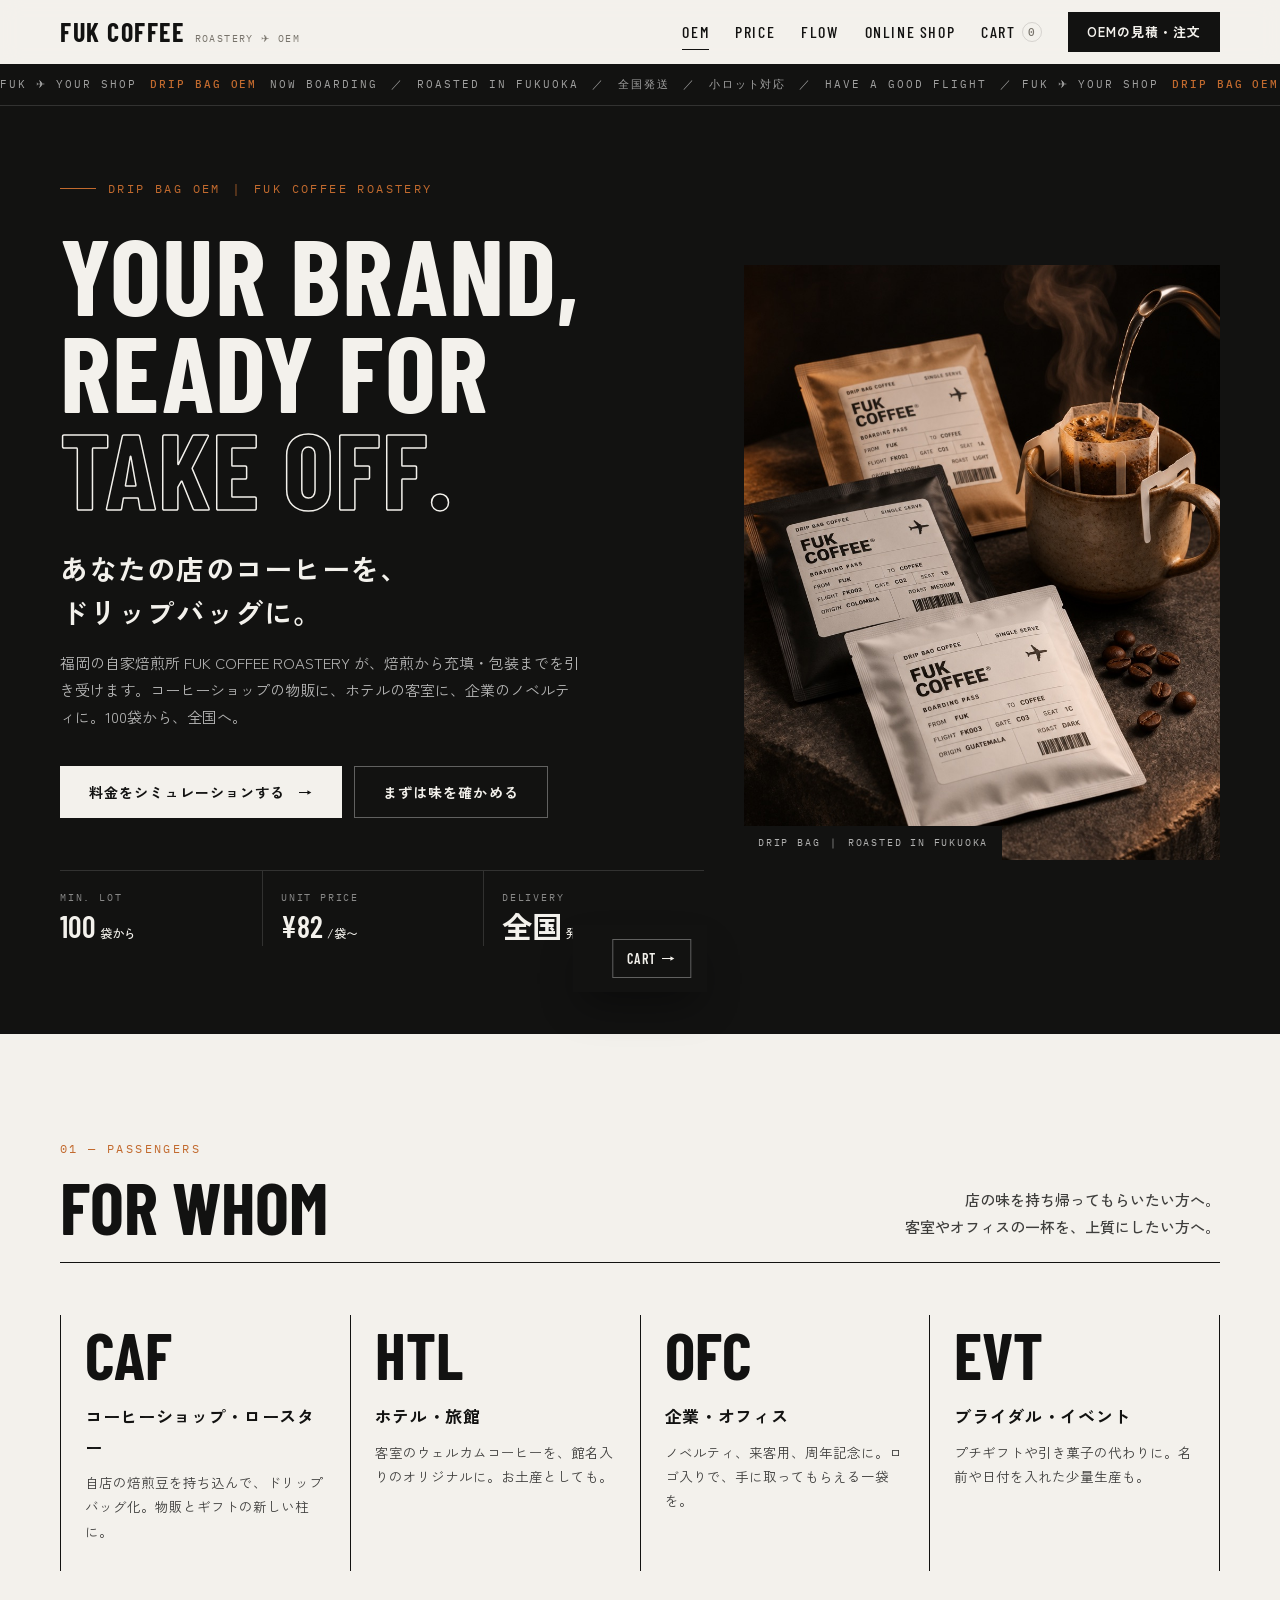
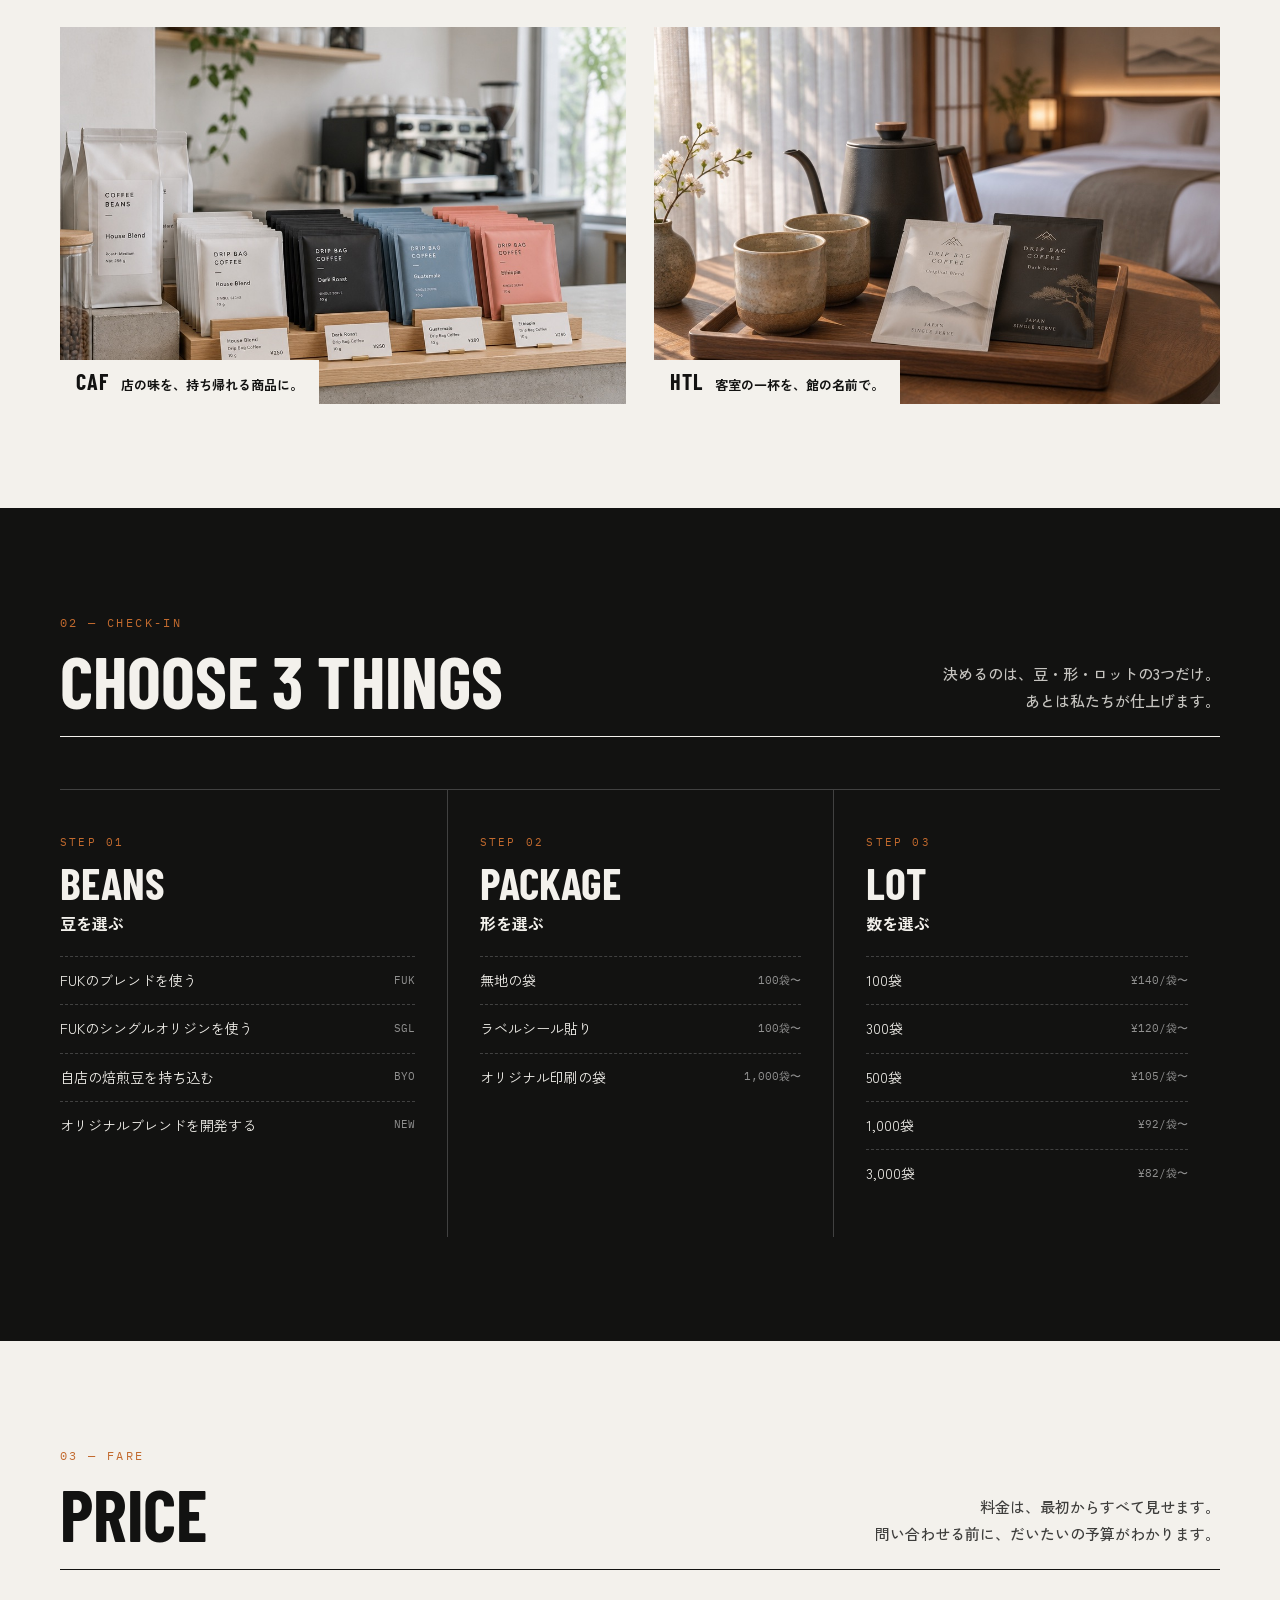
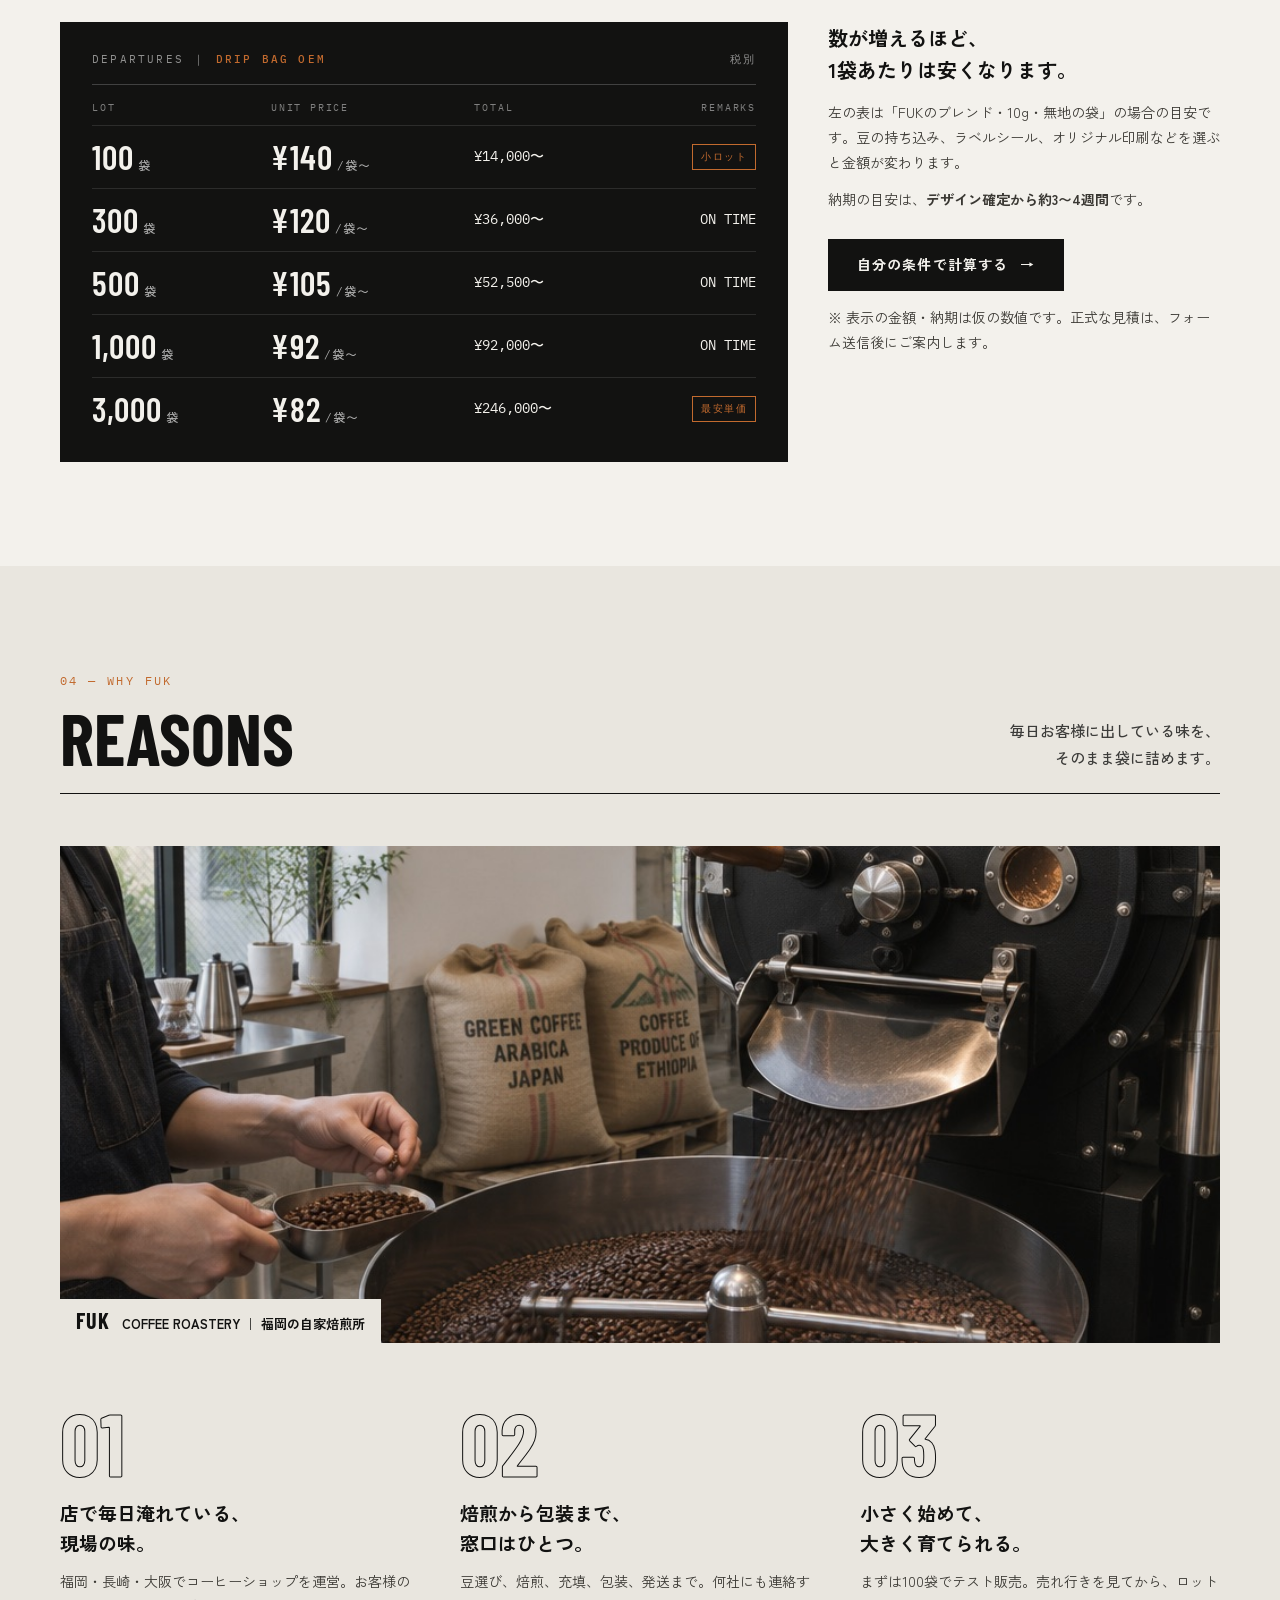
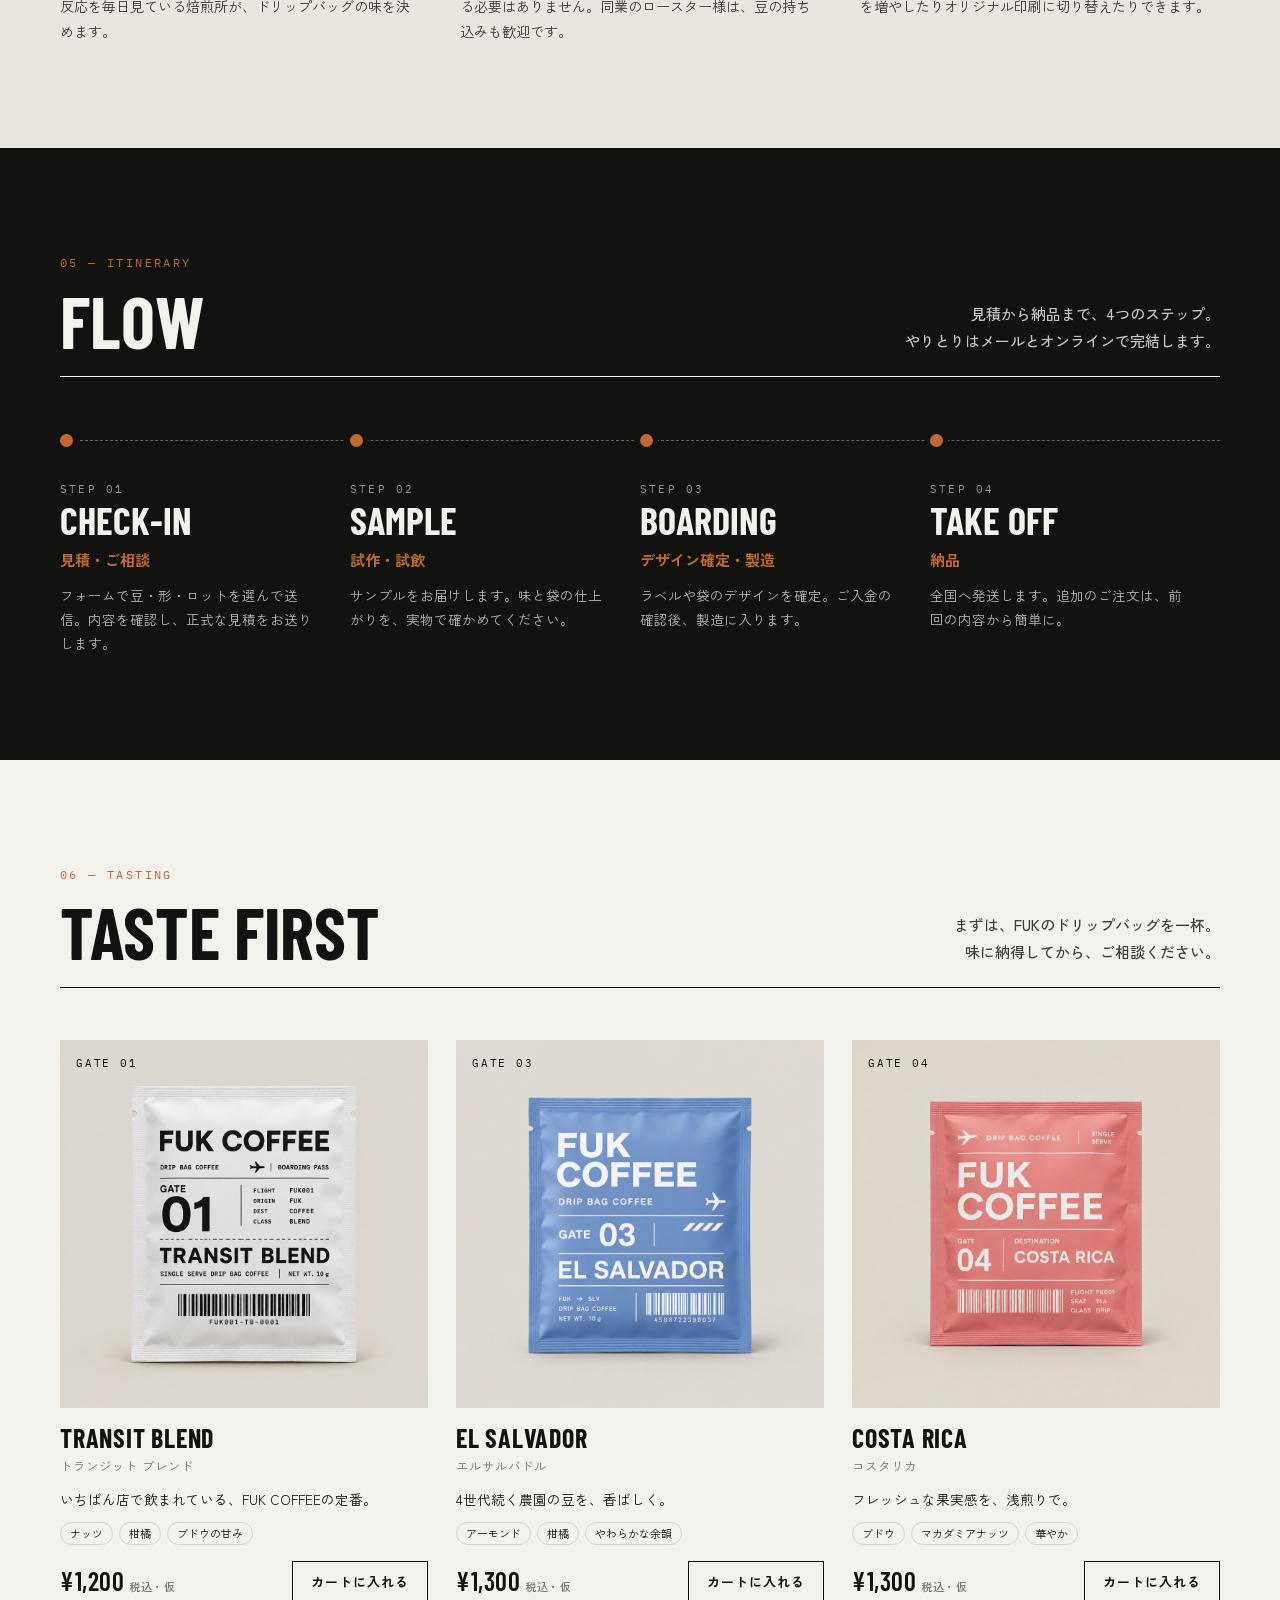
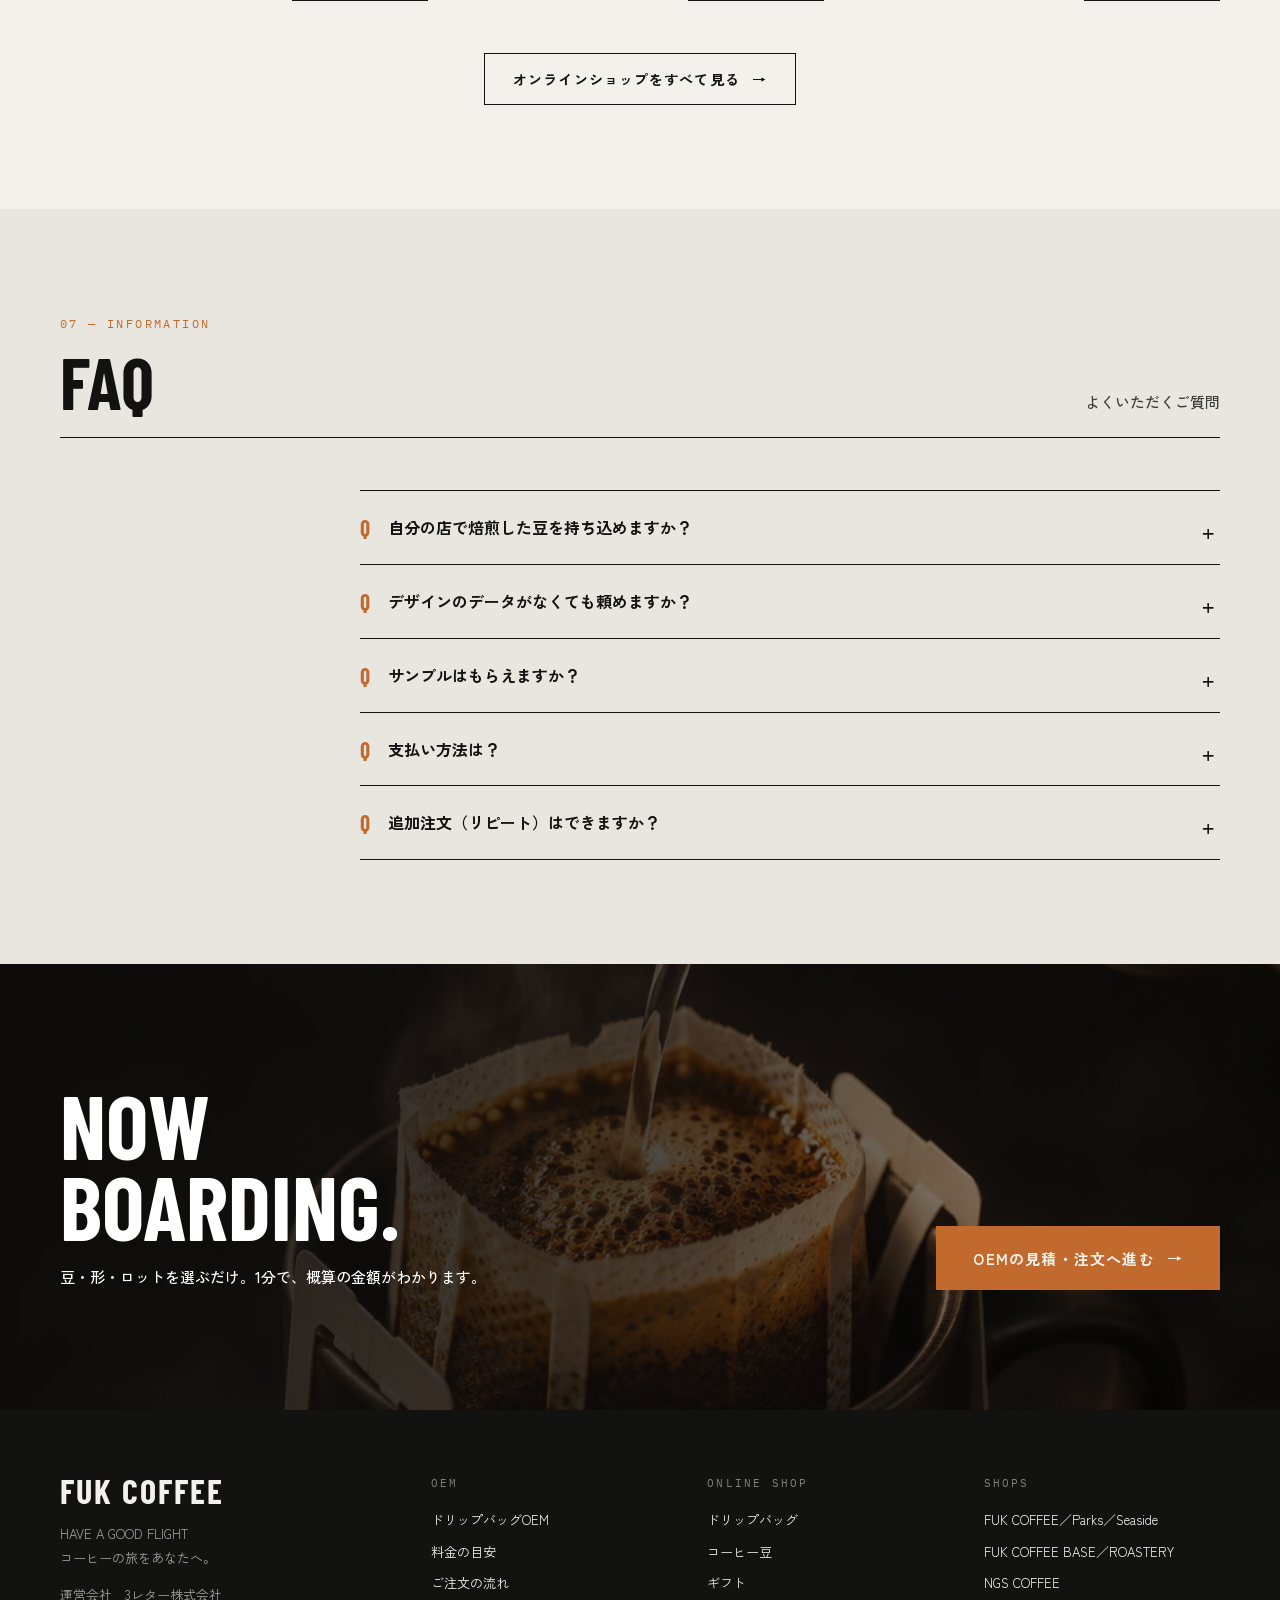
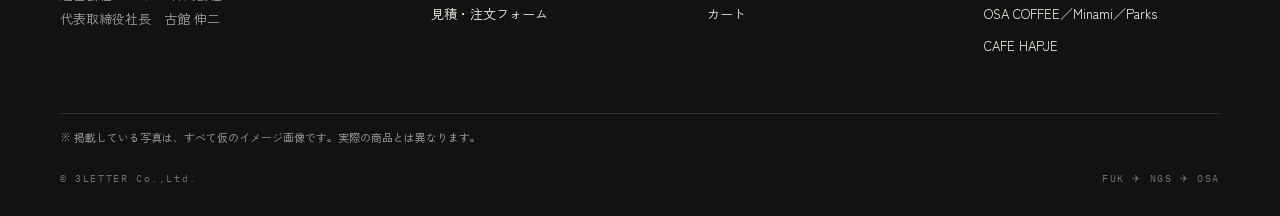
==== index.html @ fc34c64b "FUK COFFEE ドリップバッグOEM受注サイトとオンラインショップの試作 Co-Authored-By: Claude Fable 5.2 <noreply@anthropic.com>" ====
<!DOCTYPE html>
<html lang="ja">
<head>
<meta charset="UTF-8">
<meta name="viewport" content="width=device-width, initial-scale=1">
<title>ドリップバッグOEM製造｜FUK COFFEE ROASTERY（福岡）</title>
<meta name="description" content="福岡の自家焙煎所 FUK COFFEE ROASTERY のドリップバッグOEM。コーヒーショップ・ホテル・企業のオリジナルドリップバッグを、小ロットから全国へお届けします。">
<link rel="preconnect" href="https://fonts.googleapis.com">
<link rel="preconnect" href="https://fonts.gstatic.com" crossorigin>
<link href="https://fonts.googleapis.com/css2?family=Barlow+Condensed:wght@500;600;700&family=IBM+Plex+Mono:wght@400;500&family=Zen+Kaku+Gothic+New:wght@400;500;700&display=swap" rel="stylesheet">
<link rel="stylesheet" href="assets/style.css">
</head>
<body data-page="home">
<main>

<section class="hero">
  <div class="ticker"><div>
    FUK ✈ YOUR SHOP　<b>DRIP BAG OEM</b>　NOW BOARDING　／　ROASTED IN FUKUOKA　／　全国発送　／　小ロット対応　／　HAVE A GOOD FLIGHT　／
    FUK ✈ YOUR SHOP　<b>DRIP BAG OEM</b>　NOW BOARDING　／　ROASTED IN FUKUOKA　／　全国発送　／　小ロット対応　／　HAVE A GOOD FLIGHT　／
  </div></div>
  <div class="hero-in">
    <div>
      <p class="eyebrow">DRIP BAG OEM ｜ FUK COFFEE ROASTERY</p>
      <h1>Your brand,<br>ready for <em>take off.</em></h1>
      <p class="jp-lead">あなたの店のコーヒーを、<br>ドリップバッグに。</p>
      <p class="sub">福岡の自家焙煎所 FUK COFFEE ROASTERY が、焙煎から充填・包装までを引き受けます。コーヒーショップの物販に、ホテルの客室に、企業のノベルティに。<span data-min-lot>100</span>袋から、全国へ。</p>
      <div class="hero-cta">
        <a class="btn light" href="oem-order.html">料金をシミュレーションする <span class="arr">→</span></a>
        <a class="btn line-light" href="#sample">まずは味を確かめる</a>
      </div>
      <dl class="hero-facts">
        <div><dt>MIN. LOT</dt><dd><span data-min-lot>100</span><small>袋から</small></dd></div>
        <div><dt>UNIT PRICE</dt><dd>¥<span data-min-unit>82</span><small>/袋〜</small></dd></div>
        <div><dt>DELIVERY</dt><dd>全国<small>発送</small></dd></div>
      </dl>
    </div>
    <figure class="hero-visual"><img src="assets/img/hero.jpg" alt="FUK COFFEE のドリップバッグと、淹れたてのコーヒー"><figcaption>DRIP BAG ｜ ROASTED IN FUKUOKA</figcaption></figure>
  </div>
</section>

<section class="sec" id="oem">
  <div class="wrap">
    <div class="sec-hd rv">
      <span class="no">01 — PASSENGERS</span>
      <h2>For whom</h2>
      <p>店の味を持ち帰ってもらいたい方へ。<br>客室やオフィスの一杯を、上質にしたい方へ。</p>
    </div>
    <ul class="for rv">
      <li><div class="code">CAF</div><h3>コーヒーショップ・ロースター</h3><p>自店の焙煎豆を持ち込んで、ドリップバッグ化。物販とギフトの新しい柱に。</p></li>
      <li><div class="code">HTL</div><h3>ホテル・旅館</h3><p>客室のウェルカムコーヒーを、館名入りのオリジナルに。お土産としても。</p></li>
      <li><div class="code">OFC</div><h3>企業・オフィス</h3><p>ノベルティ、来客用、周年記念に。ロゴ入りで、手に取ってもらえる一袋を。</p></li>
      <li><div class="code">EVT</div><h3>ブライダル・イベント</h3><p>プチギフトや引き菓子の代わりに。名前や日付を入れた少量生産も。</p></li>
    </ul>
    <div class="scenes">
      <figure class="photo rv"><img src="assets/img/cafe.jpg" alt="コーヒーショップの物販棚に並ぶドリップバッグ" loading="lazy"><figcaption><b>CAF</b>店の味を、持ち帰れる商品に。</figcaption></figure>
      <figure class="photo rv"><img src="assets/img/hotel.jpg" alt="ホテルの客室に置かれたドリップバッグ" loading="lazy"><figcaption><b>HTL</b>客室の一杯を、館の名前で。</figcaption></figure>
    </div>
  </div>
</section>

<section class="sec dark">
  <div class="wrap">
    <div class="sec-hd rv">
      <span class="no">02 — CHECK-IN</span>
      <h2>Choose 3 things</h2>
      <p>決めるのは、豆・形・ロットの3つだけ。<br>あとは私たちが仕上げます。</p>
    </div>
    <div class="choices rv">
      <div class="choice"><span class="k">STEP 01</span><h3>Beans</h3><h4>豆を選ぶ</h4><ul id="choiceBeans"></ul></div>
      <div class="choice"><span class="k">STEP 02</span><h3>Package</h3><h4>形を選ぶ</h4><ul id="choicePack"></ul></div>
      <div class="choice"><span class="k">STEP 03</span><h3>Lot</h3><h4>数を選ぶ</h4><ul id="choiceLot"></ul></div>
    </div>
  </div>
</section>

<section class="sec" id="price">
  <div class="wrap">
    <div class="sec-hd rv">
      <span class="no">03 — FARE</span>
      <h2>Price</h2>
      <p>料金は、最初からすべて見せます。<br>問い合わせる前に、だいたいの予算がわかります。</p>
    </div>
    <div class="price-grid">
      <div class="board rv">
        <div class="board-hd"><span>DEPARTURES ｜ <b>DRIP BAG OEM</b></span><span>税別</span></div>
        <table>
          <thead><tr><th>LOT</th><th>UNIT PRICE</th><th class="hide-sp">TOTAL</th><th>REMARKS</th></tr></thead>
          <tbody id="boardRows"></tbody>
        </table>
      </div>
      <div class="price-side rv">
        <h3>数が増えるほど、<br>1袋あたりは安くなります。</h3>
        <p>左の表は「FUKのブレンド・10g・無地の袋」の場合の目安です。豆の持ち込み、ラベルシール、オリジナル印刷などを選ぶと金額が変わります。</p>
        <p>納期の目安は、<b data-lead></b>です。</p>
        <a class="btn" href="oem-order.html">自分の条件で計算する <span class="arr">→</span></a>
        <p class="note">※ 表示の金額・納期は仮の数値です。正式な見積は、フォーム送信後にご案内します。</p>
      </div>
    </div>
  </div>
</section>

<section class="sec tint">
  <div class="wrap">
    <div class="sec-hd rv">
      <span class="no">04 — WHY FUK</span>
      <h2>Reasons</h2>
      <p>毎日お客様に出している味を、<br>そのまま袋に詰めます。</p>
    </div>
    <figure class="photo wide rv"><img src="assets/img/roastery.jpg" alt="焙煎所で焼き上がったコーヒー豆" loading="lazy"><figcaption><b>FUK</b>COFFEE ROASTERY ｜ 福岡の自家焙煎所</figcaption></figure>
    <div class="reasons">
      <div class="reason rv"><div class="n">01</div><h3>店で毎日淹れている、<br>現場の味。</h3><p>福岡・長崎・大阪でコーヒーショップを運営。お客様の反応を毎日見ている焙煎所が、ドリップバッグの味を決めます。</p></div>
      <div class="reason rv"><div class="n">02</div><h3>焙煎から包装まで、<br>窓口はひとつ。</h3><p>豆選び、焙煎、充填、包装、発送まで。何社にも連絡する必要はありません。同業のロースター様は、豆の持ち込みも歓迎です。</p></div>
      <div class="reason rv"><div class="n">03</div><h3>小さく始めて、<br>大きく育てられる。</h3><p>まずは<span data-min-lot>100</span>袋でテスト販売。売れ行きを見てから、ロットを増やしたりオリジナル印刷に切り替えたりできます。</p></div>
    </div>
  </div>
</section>

<section class="sec dark" id="flow">
  <div class="wrap">
    <div class="sec-hd rv">
      <span class="no">05 — ITINERARY</span>
      <h2>Flow</h2>
      <p>見積から納品まで、4つのステップ。<br>やりとりはメールとオンラインで完結します。</p>
    </div>
    <ol class="flow rv">
      <li><span class="k">STEP 01</span><h3>Check-in</h3><h4>見積・ご相談</h4><p>フォームで豆・形・ロットを選んで送信。内容を確認し、正式な見積をお送りします。</p></li>
      <li><span class="k">STEP 02</span><h3>Sample</h3><h4>試作・試飲</h4><p>サンプルをお届けします。味と袋の仕上がりを、実物で確かめてください。</p></li>
      <li><span class="k">STEP 03</span><h3>Boarding</h3><h4>デザイン確定・製造</h4><p>ラベルや袋のデザインを確定。ご入金の確認後、製造に入ります。</p></li>
      <li><span class="k">STEP 04</span><h3>Take off</h3><h4>納品</h4><p>全国へ発送します。追加のご注文は、前回の内容から簡単に。</p></li>
    </ol>
  </div>
</section>

<section class="sec" id="sample">
  <div class="wrap">
    <div class="sec-hd rv">
      <span class="no">06 — TASTING</span>
      <h2>Taste first</h2>
      <p>まずは、FUKのドリップバッグを一杯。<br>味に納得してから、ご相談ください。</p>
    </div>
    <div class="grid" id="sampleGrid"></div>
    <p style="text-align:center;margin-top:52px"><a class="btn ghost" href="shop.html">オンラインショップをすべて見る <span class="arr">→</span></a></p>
  </div>
</section>

<section class="sec tint">
  <div class="wrap">
    <div class="sec-hd rv">
      <span class="no">07 — INFORMATION</span>
      <h2>FAQ</h2>
      <p>よくいただくご質問</p>
    </div>
    <div class="faq rv">
      <details><summary>自分の店で焙煎した豆を持ち込めますか？</summary><p>はい、お受けしています。焙煎豆をお送りいただき、粉砕・充填・包装までを当社で行います。見積フォームで「自店の焙煎豆を持ち込む」をお選びください。</p></details>
      <details><summary>デザインのデータがなくても頼めますか？</summary><p>ロゴや店名だけでも大丈夫です。ラベルの作り方からご相談に乗ります。まずは無地の袋で始めることもできます。</p></details>
      <details><summary>サンプルはもらえますか？</summary><p>ご注文前に、味と仕上がりを確認できるサンプルをご用意します。FUKの味を先に知りたい方は、オンラインショップのドリップバッグをお試しください。</p></details>
      <details><summary>支払い方法は？</summary><p>法人・店舗様は銀行振込（請求書払い）に対応します。詳細は見積のご案内時にお伝えします。</p></details>
      <details><summary>追加注文（リピート）はできますか？</summary><p>できます。前回と同じ内容であれば、受付番号をお伝えいただくだけで手配します。</p></details>
    </div>
  </div>
</section>

<section class="cta photo-bg">
  <div class="wrap cta-in">
    <div>
      <h2>Now<br>boarding.</h2>
      <p>豆・形・ロットを選ぶだけ。1分で、概算の金額がわかります。</p>
    </div>
    <a class="btn" href="oem-order.html">OEMの見積・注文へ進む <span class="arr">→</span></a>
  </div>
</section>

</main>
<script src="assets/data.js"></script>
<script src="assets/app.js"></script>
</body>
</html>
---- assets/style.css ----
/* FUK COFFEE — OEM & ONLINE SHOP */
:root {
  --paper: #f3f1ec;
  --paper-2: #e9e6df;
  --ink: #121211;
  --ink-2: #1c1b19;
  --mute: #77736b;
  --line: #12121122;
  --amber: #c26a2e;
  --kraft: #c9a97c;
  --en: 'Barlow Condensed', 'Zen Kaku Gothic New', sans-serif;
  --jp: 'Zen Kaku Gothic New', 'Hiragino Kaku Gothic ProN', sans-serif;
  --mono: 'IBM Plex Mono', ui-monospace, monospace;
  --w: min(1160px, calc(100% - 48px));
}
* { box-sizing: border-box; margin: 0; padding: 0; }
html { scroll-behavior: smooth; scroll-padding-top: 80px; }
body { font-family: var(--jp); color: var(--ink); background: var(--paper); line-height: 1.8; font-size: 15px; -webkit-font-smoothing: antialiased; }
img { max-width: 100%; display: block; }
a { color: inherit; text-decoration: none; }
button, input, select, textarea { font: inherit; color: inherit; }
button { cursor: pointer; background: none; border: 0; }
.wrap { width: var(--w); margin-inline: auto; }
.en { font-family: var(--en); letter-spacing: .04em; text-transform: uppercase; }
.mono { font-family: var(--mono); letter-spacing: .06em; }

/* ---------- header ---------- */
.hd { position: sticky; top: 0; z-index: 50; background: color-mix(in srgb, var(--paper) 92%, transparent); backdrop-filter: blur(10px); border-bottom: 1px solid var(--ink); }
.hd-in { width: var(--w); margin-inline: auto; height: 64px; display: flex; align-items: center; gap: 28px; }
.logo { font-family: var(--en); font-weight: 700; font-size: 26px; letter-spacing: .06em; line-height: 1; display: flex; align-items: baseline; gap: 10px; }
.logo small { font-family: var(--mono); font-weight: 400; font-size: 10px; letter-spacing: .14em; color: var(--mute); }
.nav { margin-left: auto; display: flex; align-items: center; gap: 26px; font-family: var(--en); font-size: 16px; font-weight: 500; letter-spacing: .1em; }
.nav a:not(.btn) { position: relative; padding: 4px 0; }
.nav a:not(.btn)::after { content: ''; position: absolute; left: 0; bottom: 0; width: 100%; height: 1px; background: var(--ink); transform: scaleX(0); transform-origin: left; transition: transform .25s; }
.nav a:not(.btn):hover::after, .nav a.on::after { transform: scaleX(1); }
.cart-link { display: inline-flex; align-items: center; gap: 6px; }
.cart-n { font-family: var(--mono); font-size: 11px; min-width: 20px; height: 20px; padding: 0 5px; border-radius: 10px; background: var(--ink); color: var(--paper); display: inline-grid; place-items: center; letter-spacing: 0; }
.cart-n[data-n="0"] { background: transparent; color: var(--mute); border: 1px solid var(--line); }
.menu-btn { display: none; margin-left: auto; width: 40px; height: 40px; }
.menu-btn span { display: block; width: 24px; height: 1.5px; background: var(--ink); margin: 6px auto; }

/* ---------- buttons ---------- */
.btn { display: inline-flex; align-items: center; justify-content: center; gap: 12px; height: 52px; padding: 0 28px; background: var(--ink); color: var(--paper); border: 1px solid var(--ink); font-family: var(--jp); font-weight: 700; font-size: 14px; letter-spacing: .08em; transition: background .2s, color .2s, transform .2s; white-space: nowrap; }
.btn:hover { background: var(--amber); border-color: var(--amber); color: #fff; }
.btn .arr { font-family: var(--en); transition: transform .2s; }
.btn:hover .arr { transform: translateX(5px); }
.btn.ghost { background: transparent; color: var(--ink); }
.btn.ghost:hover { background: var(--ink); color: var(--paper); border-color: var(--ink); }
.btn.light { background: var(--paper); color: var(--ink); border-color: var(--paper); }
.btn.light:hover { background: var(--amber); border-color: var(--amber); color: #fff; }
.btn.line-light { background: transparent; color: var(--paper); border-color: #ffffff55; }
.btn.line-light:hover { background: var(--paper); color: var(--ink); border-color: var(--paper); }
.btn.sm { height: 40px; padding: 0 18px; font-size: 13px; }
.btn[disabled] { opacity: .35; pointer-events: none; }
.btn.full { width: 100%; }

/* ---------- hero ---------- */
.hero { background: var(--ink); color: var(--paper); position: relative; overflow: hidden; }
.ticker { border-bottom: 1px solid #ffffff22; font-family: var(--mono); font-size: 11px; letter-spacing: .18em; color: #ffffff99; white-space: nowrap; overflow: hidden; }
.ticker div { display: inline-block; padding: 10px 0; animation: tick 40s linear infinite; }
.ticker b { color: var(--amber); font-weight: 500; }
@keyframes tick { to { transform: translateX(-50%); } }
.hero-in { width: var(--w); margin-inline: auto; display: grid; grid-template-columns: 1.15fr .85fr; gap: 40px; align-items: center; padding: 72px 0 88px; }
.eyebrow { font-family: var(--mono); font-size: 12px; letter-spacing: .2em; color: var(--amber); display: flex; align-items: center; gap: 12px; margin-bottom: 26px; }
.eyebrow::before { content: ''; width: 36px; height: 1px; background: currentColor; }
.hero h1 { font-family: var(--en); font-weight: 700; font-size: clamp(54px, 8.4vw, 124px); line-height: .9; letter-spacing: .01em; text-transform: uppercase; }
.hero h1 em { font-style: normal; color: transparent; -webkit-text-stroke: 1.5px var(--paper); }
.hero .jp-lead { font-size: clamp(20px, 2.4vw, 28px); font-weight: 700; line-height: 1.6; margin: 30px 0 14px; letter-spacing: .04em; }
.hero p.sub { color: #ffffffb0; max-width: 520px; }
.hero-cta { display: flex; flex-wrap: wrap; gap: 12px; margin-top: 36px; }
.hero-facts { display: flex; gap: 0; margin-top: 52px; border-top: 1px solid #ffffff22; }
.hero-facts div { flex: 1; padding: 18px 18px 0 0; }
.hero-facts div + div { padding-left: 18px; border-left: 1px solid #ffffff22; }
.hero-facts dt { font-family: var(--mono); font-size: 10px; letter-spacing: .18em; color: #ffffff80; }
.hero-facts dd { font-family: var(--en); font-weight: 600; font-size: 30px; line-height: 1.3; }
.hero-facts dd small { font-family: var(--jp); font-size: 12px; font-weight: 500; margin-left: 4px; }
.hero-visual { position: relative; aspect-ratio: 4 / 5; max-height: 600px; justify-self: end; width: 100%; overflow: hidden; }
.hero-visual img { width: 100%; height: 100%; object-fit: cover; }
.hero-visual figcaption { position: absolute; left: 0; bottom: 0; background: var(--ink); color: #ffffffaa; font-family: var(--mono); font-size: 10px; letter-spacing: .18em; padding: 8px 14px; }
.hero-visual .bag { position: absolute; }
.hero-visual .bag:nth-child(1) { width: 47%; max-width: 240px; left: 0; top: 70px; transform: rotate(-8deg); }
.hero-visual .bag:nth-child(2) { width: 50%; max-width: 255px; right: 0; top: 10px; transform: rotate(6deg); }
.hero-visual .bag:nth-child(3) { width: 43%; max-width: 215px; left: 27%; bottom: 0; transform: rotate(-2deg); z-index: 2; }
.steam { position: absolute; inset: 0; background: radial-gradient(60% 50% at 60% 50%, #c26a2e33, transparent 70%); pointer-events: none; }

/* ---------- drip bag (CSS illustration) ---------- */
.bag { --bg: #fafaf7; --fg: #121211; aspect-ratio: 4 / 5; background: var(--bg); color: var(--fg); padding: 9% 9% 8%; display: flex; flex-direction: column; font-family: var(--en); box-shadow: 0 30px 50px -20px #000000aa, inset 0 0 0 1px #00000014; position: relative; container-type: inline-size; }
.bag::before, .bag::after { content: ''; position: absolute; left: 0; right: 0; height: 5%; background: repeating-linear-gradient(90deg, #00000012 0 2px, transparent 2px 4px); }
.bag::before { top: 0; } .bag::after { bottom: 0; }
.bag.black { --bg: #151514; --fg: #f3f1ec; }
.bag.kraft { --bg: #c9a97c; --fg: #1d1a15; }
.bag-top { display: flex; justify-content: space-between; font-family: var(--mono); font-size: 3.4cqw; letter-spacing: .1em; line-height: 1.5; border-bottom: 1px solid currentColor; padding-bottom: 5%; }
.bag-top b { font-family: var(--en); font-size: 17cqw; line-height: .8; font-weight: 700; }
.bag-name { font-weight: 700; font-size: 22cqw; line-height: .92; letter-spacing: .01em; margin-top: 8%; text-transform: uppercase; word-break: break-word; overflow: hidden; max-height: 45cqw; }
.bag-name.long { font-size: 17cqw; max-height: 48cqw; }
.bag-name.xlong { font-size: 12cqw; max-height: 46cqw; }
.bag-sub { font-family: var(--mono); font-size: 3.6cqw; letter-spacing: .14em; margin-top: 4%; opacity: .75; }
.bag-bar { margin-top: auto; height: 13%; background: repeating-linear-gradient(90deg, currentColor 0 1.2%, transparent 1.2% 2%, currentColor 2% 2.6%, transparent 2.6% 4.4%, currentColor 4.4% 6.6%, transparent 6.6% 7.4%); }
.bag-foot { display: flex; justify-content: space-between; font-family: var(--mono); font-size: 3.2cqw; letter-spacing: .12em; margin-top: 4%; }

/* ---------- sections ---------- */
.sec { padding: 104px 0; }
.sec.dark { background: var(--ink); color: var(--paper); }
.sec.tint { background: var(--paper-2); }
.sec-hd { display: grid; grid-template-columns: auto 1fr; gap: 12px 40px; align-items: end; border-bottom: 1px solid currentColor; padding-bottom: 22px; margin-bottom: 52px; }
.sec-hd .no { font-family: var(--mono); font-size: 12px; letter-spacing: .2em; color: var(--amber); grid-column: 1 / -1; }
.sec-hd h2 { font-family: var(--en); font-weight: 700; font-size: clamp(40px, 5.6vw, 76px); line-height: .95; text-transform: uppercase; }
.sec-hd p { font-size: 15px; font-weight: 500; justify-self: end; max-width: 440px; text-align: right; opacity: .8; }

/* for whom */
.for { display: grid; grid-template-columns: repeat(4, 1fr); border-left: 1px solid var(--ink); }
.for li { list-style: none; border-right: 1px solid var(--ink); padding: 8px 24px 28px; transition: background .25s, color .25s; }
.for li:hover { background: var(--ink); color: var(--paper); }
.for .code { font-family: var(--en); font-weight: 700; font-size: 64px; line-height: 1; }
.for h3 { font-size: 17px; margin: 14px 0 8px; letter-spacing: .04em; }
.for p { font-size: 13.5px; opacity: .8; line-height: 1.8; }

/* choices */
.choices { display: grid; grid-template-columns: repeat(3, 1fr); gap: 0; border-top: 1px solid #ffffff33; }
.choice { padding: 36px 32px 40px 0; }
.choice + .choice { padding-left: 32px; border-left: 1px solid #ffffff33; }
.choice .k { font-family: var(--mono); font-size: 11px; letter-spacing: .2em; color: var(--amber); }
.choice h3 { font-family: var(--en); font-weight: 700; font-size: 44px; line-height: 1.1; text-transform: uppercase; margin: 6px 0 2px; }
.choice h4 { font-size: 16px; margin-bottom: 18px; }
.choice ul { list-style: none; }
.choice li { display: flex; justify-content: space-between; gap: 12px; padding: 11px 0; border-top: 1px dashed #ffffff33; font-size: 14px; }
.choice li span:last-child { font-family: var(--mono); font-size: 11px; color: #ffffff88; white-space: nowrap; align-self: center; }

/* departure board */
.board { background: var(--ink); color: var(--paper); padding: 28px 32px 22px; font-family: var(--mono); }
.board-hd { display: flex; justify-content: space-between; align-items: baseline; font-size: 11px; letter-spacing: .2em; color: #ffffff88; padding-bottom: 14px; border-bottom: 1px solid #ffffff33; }
.board-hd b { color: var(--amber); font-weight: 500; }
.board table { width: 100%; border-collapse: collapse; }
.board th { font-weight: 400; font-size: 10px; letter-spacing: .18em; color: #ffffff77; text-align: left; padding: 14px 8px 8px 0; }
.board td { padding: 14px 8px 14px 0; border-top: 1px solid #ffffff1c; font-size: 14px; }
.board td.big { font-family: var(--en); font-size: 34px; font-weight: 600; line-height: 1; letter-spacing: .03em; }
.board td.big small { font-family: var(--jp); font-size: 12px; font-weight: 500; margin-left: 4px; color: #ffffffaa; }
.board td .st { display: inline-block; font-size: 10px; letter-spacing: .14em; padding: 3px 8px; border: 1px solid var(--amber); color: var(--amber); }
.board tr:hover td { background: #ffffff0a; }
.board th:last-child, .board td:last-child { text-align: right; padding-right: 0; }
.price-grid { display: grid; grid-template-columns: 1.3fr .7fr; gap: 40px; align-items: start; }
.price-side h3 { font-size: 20px; line-height: 1.6; margin-bottom: 14px; }
.price-side p { font-size: 14px; color: #3a3833; margin-bottom: 12px; }
.price-side .btn { margin-top: 14px; }
.note { font-size: 12px; color: var(--mute); margin-top: 14px; }

/* reasons */
.reasons { display: grid; grid-template-columns: repeat(3, 1fr); gap: 40px; }
.reason .n { font-family: var(--en); font-weight: 700; font-size: 88px; line-height: .8; color: transparent; -webkit-text-stroke: 1px var(--ink); }
.reason h3 { font-size: 19px; line-height: 1.6; margin: 20px 0 10px; }
.reason p { font-size: 14px; color: #3a3833; }

/* flow */
.flow { display: grid; grid-template-columns: repeat(4, 1fr); counter-reset: f; position: relative; }
.flow::before { content: ''; position: absolute; left: 0; right: 0; top: 11px; border-top: 1px dashed #ffffff55; }
.flow li { list-style: none; padding-right: 28px; position: relative; padding-top: 44px; }
.flow li::before { content: ''; position: absolute; top: 5px; left: 0; width: 13px; height: 13px; border-radius: 50%; background: var(--amber); box-shadow: 0 0 0 5px var(--ink); }
.flow .k { font-family: var(--mono); font-size: 11px; letter-spacing: .2em; color: #ffffff88; }
.flow h3 { font-family: var(--en); font-weight: 700; font-size: 38px; line-height: 1.1; text-transform: uppercase; }
.flow h4 { font-size: 15px; margin: 4px 0 10px; color: var(--amber); }
.flow p { font-size: 13.5px; color: #ffffffb0; }

/* product cards */
.grid { display: grid; grid-template-columns: repeat(3, 1fr); gap: 36px 28px; }
.grid.four { grid-template-columns: repeat(4, 1fr); }
.card { display: flex; flex-direction: column; position: relative; }
.card-img { aspect-ratio: 1 / 1; background: #e4e0d8; display: grid; place-items: center; overflow: hidden; position: relative; }
.card-img img { width: 100%; height: 100%; object-fit: cover; transition: transform .7s cubic-bezier(.2, .7, .2, 1); }
.card:hover .card-img img { transform: scale(1.06); }
.card-img .gate { z-index: 1; position: absolute; top: 14px; left: 16px; font-family: var(--mono); font-size: 11px; letter-spacing: .16em; }
.card-img .badge { z-index: 1; position: absolute; top: 14px; right: 16px; font-family: var(--mono); font-size: 10px; letter-spacing: .14em; background: var(--ink); color: var(--paper); padding: 4px 9px; }
.card-body { padding: 16px 0 0; display: flex; flex-direction: column; flex: 1; }
.card h3 { font-family: var(--en); font-weight: 700; font-size: 26px; line-height: 1.1; text-transform: uppercase; letter-spacing: .03em; }
.card .jp { font-size: 12.5px; color: var(--mute); margin-top: 2px; }
.card .lead { font-size: 13.5px; margin-top: 10px; }
.tags { display: flex; flex-wrap: wrap; gap: 6px; margin-top: 10px; }
.tags span { font-size: 11px; border: 1px solid var(--line); padding: 1px 9px; border-radius: 20px; }
.card-foot { display: flex; align-items: center; justify-content: space-between; margin-top: auto; padding-top: 16px; }
.price { font-family: var(--en); font-weight: 600; font-size: 26px; letter-spacing: .02em; line-height: 1; }
.price small { font-family: var(--jp); font-size: 11px; font-weight: 500; color: var(--mute); margin-left: 5px; }

/* product visuals (pouch / gift) */
.pv { width: 52%; aspect-ratio: 3 / 4; transition: transform .5s cubic-bezier(.2, .7, .2, 1); filter: drop-shadow(0 22px 24px #00000040); position: relative; }
.pv.pouch { background: linear-gradient(100deg, #1b1b1a, #0d0d0c 60%, #222); border-radius: 6px 6px 14px 14px / 6px 6px 22px 22px; clip-path: polygon(6% 0, 94% 0, 100% 100%, 0 100%); }
.pv.pouch::before { content: ''; position: absolute; top: 5%; left: 10%; right: 10%; height: 2px; background: #ffffff22; box-shadow: 0 6px 0 #ffffff14; }
.pv .lbl { position: absolute; left: 24%; right: 24%; top: 26%; bottom: 20%; background: #f6f4ef; color: #121211; padding: 10% 9%; display: flex; flex-direction: column; font-family: var(--en); container-type: inline-size; }
.pv .lbl b { font-size: 34cqw; line-height: .85; font-weight: 700; }
.pv .lbl i { font-style: normal; font-size: 13cqw; letter-spacing: .12em; font-weight: 600; margin-top: 4%; }
.pv .lbl u { text-decoration: none; margin-top: auto; height: 16%; background: repeating-linear-gradient(90deg, #121211 0 2%, transparent 2% 3.4%, #121211 3.4% 4.2%, transparent 4.2% 7%); }
.pv .lbl s { text-decoration: none; font-family: var(--mono); font-size: 8cqw; letter-spacing: .1em; margin-top: 6%; }
.pv.gift { aspect-ratio: 1 / 1; width: 58%; background: #f6f4ef; box-shadow: inset 0 0 0 1px #0000001a; }
.pv.gift::before { content: ''; position: absolute; inset: 0; background: linear-gradient(#121211, #121211) center / 1px 100% no-repeat, linear-gradient(#121211, #121211) center / 100% 1px no-repeat; opacity: .5; }
.pv.gift .lbl { left: 22%; right: 22%; top: 22%; bottom: 22%; background: #121211; color: #f6f4ef; }
.pv.gift .lbl u { background: repeating-linear-gradient(90deg, #f6f4ef 0 2%, transparent 2% 3.4%, #f6f4ef 3.4% 4.2%, transparent 4.2% 7%); }

/* faq */
.faq { border-top: 1px solid var(--ink); max-width: 860px; margin-left: auto; }
.faq details { border-bottom: 1px solid var(--ink); }
.faq summary { list-style: none; cursor: pointer; padding: 22px 44px 22px 0; font-weight: 700; font-size: 16px; position: relative; display: flex; gap: 18px; }
.faq summary::-webkit-details-marker { display: none; }
.faq summary::before { content: 'Q'; font-family: var(--en); font-size: 22px; line-height: 1.3; color: var(--amber); }
.faq summary::after { content: '+'; position: absolute; right: 6px; top: 16px; font-family: var(--en); font-size: 28px; font-weight: 400; transition: transform .25s; }
.faq details[open] summary::after { transform: rotate(45deg); }
.faq details p { padding: 0 44px 24px 36px; font-size: 14px; color: #3a3833; }

/* CTA */
.cta { background: var(--amber); color: #fff; padding: 88px 0; }
.cta-in { display: grid; grid-template-columns: 1fr auto; gap: 40px; align-items: end; }
.cta h2 { font-family: var(--en); font-weight: 700; font-size: clamp(48px, 7vw, 104px); line-height: .9; text-transform: uppercase; }
.cta p { margin-top: 18px; font-weight: 500; }
.cta .btn { background: var(--ink); border-color: var(--ink); height: 64px; padding: 0 36px; font-size: 15px; }
.cta .btn:hover { background: #fff; color: var(--ink); border-color: #fff; }

/* footer */
.ft { background: var(--ink); color: var(--paper); padding: 64px 0 28px; font-size: 13px; }
.ft-in { display: grid; grid-template-columns: 1.4fr 1fr 1fr 1fr; gap: 40px; padding-bottom: 48px; border-bottom: 1px solid #ffffff22; }
.ft .logo { color: var(--paper); font-size: 34px; }
.ft p { color: #ffffff99; margin-top: 14px; }
.ft h4 { font-family: var(--mono); font-weight: 400; font-size: 11px; letter-spacing: .2em; color: #ffffff77; margin-bottom: 14px; }
.ft li { list-style: none; margin-bottom: 8px; }
.ft li a:hover { color: var(--amber); }
.ft-bottom { display: flex; justify-content: space-between; padding-top: 22px; font-family: var(--mono); font-size: 10px; letter-spacing: .16em; color: #ffffff66; }

/* ---------- page head (sub pages) ---------- */
.ph { border-bottom: 1px solid var(--ink); padding: 56px 0 28px; }
.ph .crumb { font-family: var(--mono); font-size: 11px; letter-spacing: .16em; color: var(--mute); margin-bottom: 14px; }
.ph h1 { font-family: var(--en); font-weight: 700; font-size: clamp(48px, 7vw, 96px); line-height: .9; text-transform: uppercase; }
.ph p { margin-top: 14px; font-weight: 500; }
.filters { display: flex; gap: 8px; flex-wrap: wrap; padding: 28px 0 36px; }
.chip { height: 38px; padding: 0 18px; border: 1px solid var(--ink); font-family: var(--en); font-weight: 600; font-size: 15px; letter-spacing: .1em; transition: background .2s, color .2s; }
.chip small { font-family: var(--jp); font-size: 11px; font-weight: 500; margin-left: 6px; opacity: .7; }
.chip.on, .chip:hover { background: var(--ink); color: var(--paper); }

/* product detail */
.pd { display: grid; grid-template-columns: 1fr 1fr; gap: 56px; padding: 48px 0 96px; align-items: start; }
.pd-img { aspect-ratio: 1 / 1; background: #e4e0d8; display: grid; place-items: center; position: sticky; top: 88px; }
.pd-img img { width: 100%; height: 100%; object-fit: cover; }
.pd-img .pv { width: 50%; }
.pd h1 { font-family: var(--en); font-weight: 700; font-size: clamp(40px, 5vw, 68px); line-height: .95; text-transform: uppercase; }
.pd .jp { color: var(--mute); margin-top: 6px; font-weight: 500; }
.pd .lead { font-size: 19px; font-weight: 700; line-height: 1.7; margin: 26px 0 10px; }
.pd .desc { font-size: 14.5px; color: #3a3833; }
.pd .price { font-size: 44px; margin: 28px 0 18px; display: block; }
.buy { display: flex; gap: 10px; }
.qty { display: inline-flex; border: 1px solid var(--ink); height: 52px; }
.qty button { width: 44px; font-size: 18px; }
.qty button:hover { background: var(--ink); color: var(--paper); }
.qty span { width: 44px; display: grid; place-items: center; font-family: var(--mono); border-inline: 1px solid var(--line); }
.qty.sm { height: 36px; } .qty.sm button, .qty.sm span { width: 34px; font-size: 14px; }
.spec { margin-top: 36px; border-top: 1px solid var(--ink); }
.spec div { display: grid; grid-template-columns: 120px 1fr; padding: 11px 0; border-bottom: 1px solid var(--line); font-size: 13.5px; }
.spec dt { font-family: var(--mono); font-size: 11px; letter-spacing: .1em; color: var(--mute); align-self: center; }
.oem-hook { margin-top: 36px; background: var(--ink); color: var(--paper); padding: 24px 26px; display: flex; align-items: center; justify-content: space-between; gap: 18px; }
.oem-hook b { display: block; font-size: 15px; } .oem-hook span { font-size: 12.5px; color: #ffffffa0; }

/* cart */
.cart-grid { display: grid; grid-template-columns: 1.35fr .65fr; gap: 48px; padding: 40px 0 96px; align-items: start; }
.ci { display: grid; grid-template-columns: 84px 1fr auto; gap: 18px; padding: 18px 0; border-bottom: 1px solid var(--line); align-items: center; }
.ci-img { aspect-ratio: 1; background: #e4e0d8; display: grid; place-items: center; }
.ci-img img { width: 100%; height: 100%; object-fit: cover; } .ci-img .pv { width: 50%; filter: none; }
.ci h3 { font-family: var(--en); font-size: 21px; font-weight: 700; line-height: 1.15; text-transform: uppercase; }
.ci .jp { font-size: 12px; color: var(--mute); }
.ci-r { text-align: right; display: grid; gap: 8px; justify-items: end; }
.rm { font-size: 11px; color: var(--mute); text-decoration: underline; }
.sum { background: #fff; border: 1px solid var(--ink); padding: 26px; position: sticky; top: 88px; }
.sum h2 { font-family: var(--en); font-size: 26px; font-weight: 700; letter-spacing: .06em; border-bottom: 1px solid var(--ink); padding-bottom: 10px; margin-bottom: 12px; }
.sum dl div { display: flex; justify-content: space-between; padding: 7px 0; font-size: 13.5px; gap: 12px; }
.sum dl dd { font-family: var(--mono); font-size: 13px; text-align: right; }
.sum .total { border-top: 1px solid var(--ink); margin-top: 10px; padding-top: 14px; align-items: baseline; }
.sum .total dt { font-weight: 700; } .sum .total dd { font-family: var(--en); font-size: 34px; font-weight: 600; }
.sum .btn { margin-top: 18px; }
.empty { padding: 80px 0; text-align: center; }
.empty p { margin-bottom: 24px; color: var(--mute); }

/* forms */
.form h2 { font-family: var(--en); font-size: 28px; font-weight: 700; letter-spacing: .06em; margin: 44px 0 6px; padding-top: 28px; border-top: 1px solid var(--ink); }
.fr { display: grid; grid-template-columns: 1fr 1fr; gap: 16px; }
.fld { display: block; margin-top: 16px; }
.fld > span { display: block; font-size: 12.5px; font-weight: 700; margin-bottom: 6px; }
.fld > span i { font-style: normal; font-family: var(--mono); font-size: 10px; color: var(--amber); margin-left: 8px; letter-spacing: .1em; }
.fld input, .fld select, .fld textarea { width: 100%; height: 50px; padding: 0 14px; background: #fff; border: 1px solid #1212114d; border-radius: 0; outline: none; transition: border-color .2s, box-shadow .2s; }
.fld textarea { height: 120px; padding: 12px 14px; resize: vertical; line-height: 1.7; }
.fld input:focus, .fld select:focus, .fld textarea:focus { border-color: var(--ink); box-shadow: 0 0 0 3px #c26a2e33; }
.opts { display: grid; gap: 10px; margin-top: 16px; }
.opts.c2 { grid-template-columns: 1fr 1fr; } .opts.c3 { grid-template-columns: repeat(3, 1fr); } .opts.c5 { grid-template-columns: repeat(5, 1fr); }
.opt { position: relative; display: block; cursor: pointer; }
.opt input { position: absolute; opacity: 0; }
.opt > div { border: 1px solid #1212114d; background: #fff; padding: 14px 16px; height: 100%; transition: border-color .15s, background .15s, color .15s; }
.opt:hover > div { border-color: var(--ink); }
.opt input:checked + div { background: var(--ink); color: var(--paper); border-color: var(--ink); }
.opt input:focus-visible + div { box-shadow: 0 0 0 3px #c26a2e55; }
.opt input:disabled + div { opacity: .35; cursor: not-allowed; }
.opt .c { font-family: var(--mono); font-size: 10px; letter-spacing: .16em; color: var(--amber); }
.opt b { display: block; font-size: 14.5px; line-height: 1.5; }
.opt small { display: block; font-size: 12px; opacity: .7; line-height: 1.6; margin-top: 2px; }
.opt .p { font-family: var(--mono); font-size: 11px; margin-top: 8px; display: block; opacity: .85; }
.opt.lot > div { text-align: center; padding: 16px 6px; }
.opt.lot b { font-family: var(--en); font-size: 30px; line-height: 1; font-weight: 600; }
.sw { display: inline-block; width: 14px; height: 14px; border-radius: 50%; border: 1px solid #00000033; vertical-align: -2px; margin-right: 8px; }

/* oem configurator */
.oem-grid { display: grid; grid-template-columns: 1.25fr .75fr; gap: 56px; padding: 8px 0 96px; align-items: start; }
.oem-grid .form h2:first-child { border-top: 0; margin-top: 28px; padding-top: 0; }
.step-k { font-family: var(--mono); font-size: 11px; letter-spacing: .2em; color: var(--amber); display: block; margin-bottom: -2px; }
.pass { position: sticky; top: 88px; background: #fff; border: 1px solid var(--ink); }
.pass-top { background: var(--ink); color: var(--paper); padding: 12px 20px; display: flex; justify-content: space-between; font-family: var(--mono); font-size: 10px; letter-spacing: .2em; }
.pass-prev { background: #e4e0d8; padding: 28px 0; display: grid; place-items: center; }
.pass-prev .bag { width: 170px; box-shadow: 0 24px 34px -18px #00000088, inset 0 0 0 1px #00000014; transition: background .3s, color .3s; }
.pass-body { padding: 18px 20px 22px; border-top: 1px dashed var(--ink); position: relative; }
.pass-body::before, .pass-body::after { content: ''; position: absolute; top: -9px; width: 16px; height: 16px; border-radius: 50%; background: var(--paper); border: 1px solid var(--ink); }
.pass-body::before { left: -9px; clip-path: inset(0 0 0 50%); } .pass-body::after { right: -9px; clip-path: inset(0 50% 0 0); }
.pass dl div { display: flex; justify-content: space-between; gap: 14px; padding: 6px 0; font-size: 13px; }
.pass dt { font-family: var(--mono); font-size: 10px; letter-spacing: .14em; color: var(--mute); padding-top: 3px; white-space: nowrap; }
.pass dd { text-align: right; font-weight: 500; }
.pass .unit { border-top: 1px solid var(--line); margin-top: 8px; padding-top: 12px; }
.pass .total { border-top: 1px solid var(--ink); margin-top: 8px; padding-top: 12px; align-items: baseline; }
.pass .total dd { font-family: var(--en); font-size: 40px; font-weight: 600; line-height: 1; }
.pass .total dd small { font-family: var(--jp); font-size: 11px; font-weight: 500; color: var(--mute); margin-left: 4px; }
.pass .btn { margin-top: 16px; }
.err { color: #b3261e; font-size: 13px; margin-top: 14px; display: none; }
.err.on { display: block; }

/* done */
.done { max-width: 640px; margin: 72px auto 110px; background: #fff; border: 1px solid var(--ink); }
.done-top { background: var(--ink); color: var(--paper); padding: 14px 24px; font-family: var(--mono); font-size: 11px; letter-spacing: .2em; display: flex; justify-content: space-between; }
.done-body { padding: 36px 32px 32px; }
.done h1 { font-family: var(--en); font-size: 64px; font-weight: 700; line-height: .9; text-transform: uppercase; }
.done p { margin-top: 16px; }
.done .ref { font-family: var(--mono); font-size: 20px; letter-spacing: .14em; margin: 22px 0 6px; padding: 14px 16px; background: var(--paper); border: 1px dashed var(--ink); display: inline-block; }
.done .btn { margin-top: 24px; }
.demo-note { font-size: 12px; color: var(--mute); margin-top: 18px; border-top: 1px solid var(--line); padding-top: 14px; }

.toast { position: fixed; left: 50%; bottom: 28px; transform: translate(-50%, 120px); background: var(--ink); color: var(--paper); padding: 14px 16px 14px 22px; font-size: 13.5px; z-index: 99; display: flex; align-items: center; gap: 18px; transition: transform .35s cubic-bezier(.2, .8, .2, 1); box-shadow: 0 20px 40px -10px #00000066; white-space: nowrap; }
.toast.on { transform: translate(-50%, 0); }
.toast a { font-family: var(--en); font-weight: 600; letter-spacing: .1em; border: 1px solid #ffffff55; padding: 6px 14px; font-size: 14px; }
.toast a:hover { background: var(--paper); color: var(--ink); }

.rv { opacity: 0; transform: translateY(24px); transition: opacity .7s, transform .7s cubic-bezier(.2, .7, .2, 1); }
.rv.in { opacity: 1; transform: none; }
@media (prefers-reduced-motion: reduce) { .rv { opacity: 1; transform: none; transition: none; } .ticker div { animation: none; } }

/* ---------- responsive ---------- */
@media (max-width: 980px) {
  .hero-in { grid-template-columns: 1fr; padding: 52px 0 64px; }
  .hero-visual { max-width: 520px; justify-self: center; }
  .hero-visual .bag:nth-child(1) { width: 170px; top: 50px; } .hero-visual .bag:nth-child(2) { width: 185px; } .hero-visual .bag:nth-child(3) { width: 160px; }
  .for { grid-template-columns: 1fr 1fr; } .for li { border-bottom: 1px solid var(--ink); padding-top: 20px; }
  .price-grid, .pd, .cart-grid, .oem-grid, .cta-in { grid-template-columns: 1fr; }
  .grid, .grid.four { grid-template-columns: 1fr 1fr; }
  .reasons { grid-template-columns: 1fr; gap: 44px; }
  .ft-in { grid-template-columns: 1fr 1fr; }
  .pd-img, .pass, .sum { position: static; }
  .oem-grid { gap: 36px; }
  .sec-hd { grid-template-columns: 1fr; } .sec-hd p { justify-self: start; text-align: left; }
}
@media (max-width: 760px) {
  :root { --w: calc(100% - 32px); }
  .sec { padding: 72px 0; }
  .menu-btn { display: block; }
  .nav { position: fixed; inset: 64px 0 auto 0; background: var(--paper); border-bottom: 1px solid var(--ink); flex-direction: column; align-items: stretch; gap: 0; padding: 8px 16px 20px; font-size: 20px; display: none; }
  .nav.open { display: flex; }
  .nav a:not(.btn) { padding: 14px 0; border-bottom: 1px solid var(--line); }
  .nav .btn { margin-top: 16px; }
  .choices, .flow { grid-template-columns: 1fr; }
  .choice, .choice + .choice { padding: 28px 0; border-left: 0; } .choice + .choice { border-top: 1px solid #ffffff33; }
  .flow::before { left: 6px; right: auto; top: 0; bottom: 0; border-top: 0; border-left: 1px dashed #ffffff55; }
  .flow li { padding: 0 0 32px 34px; } .flow li::before { top: 6px; }
  .hero-facts dd { font-size: 24px; }
  .board { padding: 20px 16px; } .board td.big { font-size: 26px; } .board .hide-sp { display: none; }
  .fr, .opts.c2, .opts.c3 { grid-template-columns: 1fr; } .opts.c5 { grid-template-columns: repeat(3, 1fr); }
  .ci { grid-template-columns: 64px 1fr; } .ci-r { grid-column: 1 / -1; grid-auto-flow: column; justify-content: space-between; align-items: center; width: 100%; }
  .buy { flex-wrap: wrap; } .buy .btn { flex: 1; }
  .oem-hook { flex-direction: column; align-items: flex-start; }
  .ft-in { grid-template-columns: 1fr; gap: 28px; } .ft-bottom { flex-direction: column; gap: 6px; }
  .done h1 { font-size: 48px; } .done-body { padding: 28px 20px; }
  .grid, .grid.four { gap: 28px 14px; } .card h3 { font-size: 21px; } .card-foot { flex-direction: column; align-items: flex-start; gap: 10px; }
}

/* ---------- photos ---------- */
.scenes { display: grid; grid-template-columns: 1fr 1fr; gap: 28px; margin-top: 56px; }
.photo { position: relative; overflow: hidden; background: #d9d5cc; }
.photo img { width: 100%; height: 100%; aspect-ratio: 3 / 2; object-fit: cover; transition: transform 1.2s cubic-bezier(.2, .7, .2, 1); }
.photo:hover img { transform: scale(1.04); }
.photo figcaption { position: absolute; left: 0; bottom: 0; background: var(--paper); padding: 10px 16px 8px; font-size: 13px; font-weight: 700; display: flex; gap: 12px; align-items: baseline; }
.photo figcaption b { font-family: var(--en); font-size: 22px; line-height: 1; letter-spacing: .04em; }
.tint .photo figcaption { background: var(--paper-2); }
.photo.wide { margin-bottom: 64px; }
.photo.wide img { aspect-ratio: 21 / 9; }
.cta.photo-bg { background: linear-gradient(90deg, #0d0c0bf2 0%, #0d0c0bb8 55%, #0d0c0b55 100%), url(img/pour.jpg) center / cover no-repeat; padding: 120px 0; }
.cta.photo-bg .btn { background: var(--amber); border-color: var(--amber); }
.cta.photo-bg .btn:hover { background: #fff; color: var(--ink); border-color: #fff; }
.ft-note { font-size: 11px; color: #ffffff55; margin-top: 14px; }
@media (max-width: 760px) { .scenes { grid-template-columns: 1fr; gap: 16px; margin-top: 36px; } .photo.wide img { aspect-ratio: 3 / 2; } .photo.wide { margin-bottom: 44px; } .cta.photo-bg { padding: 80px 0; } }
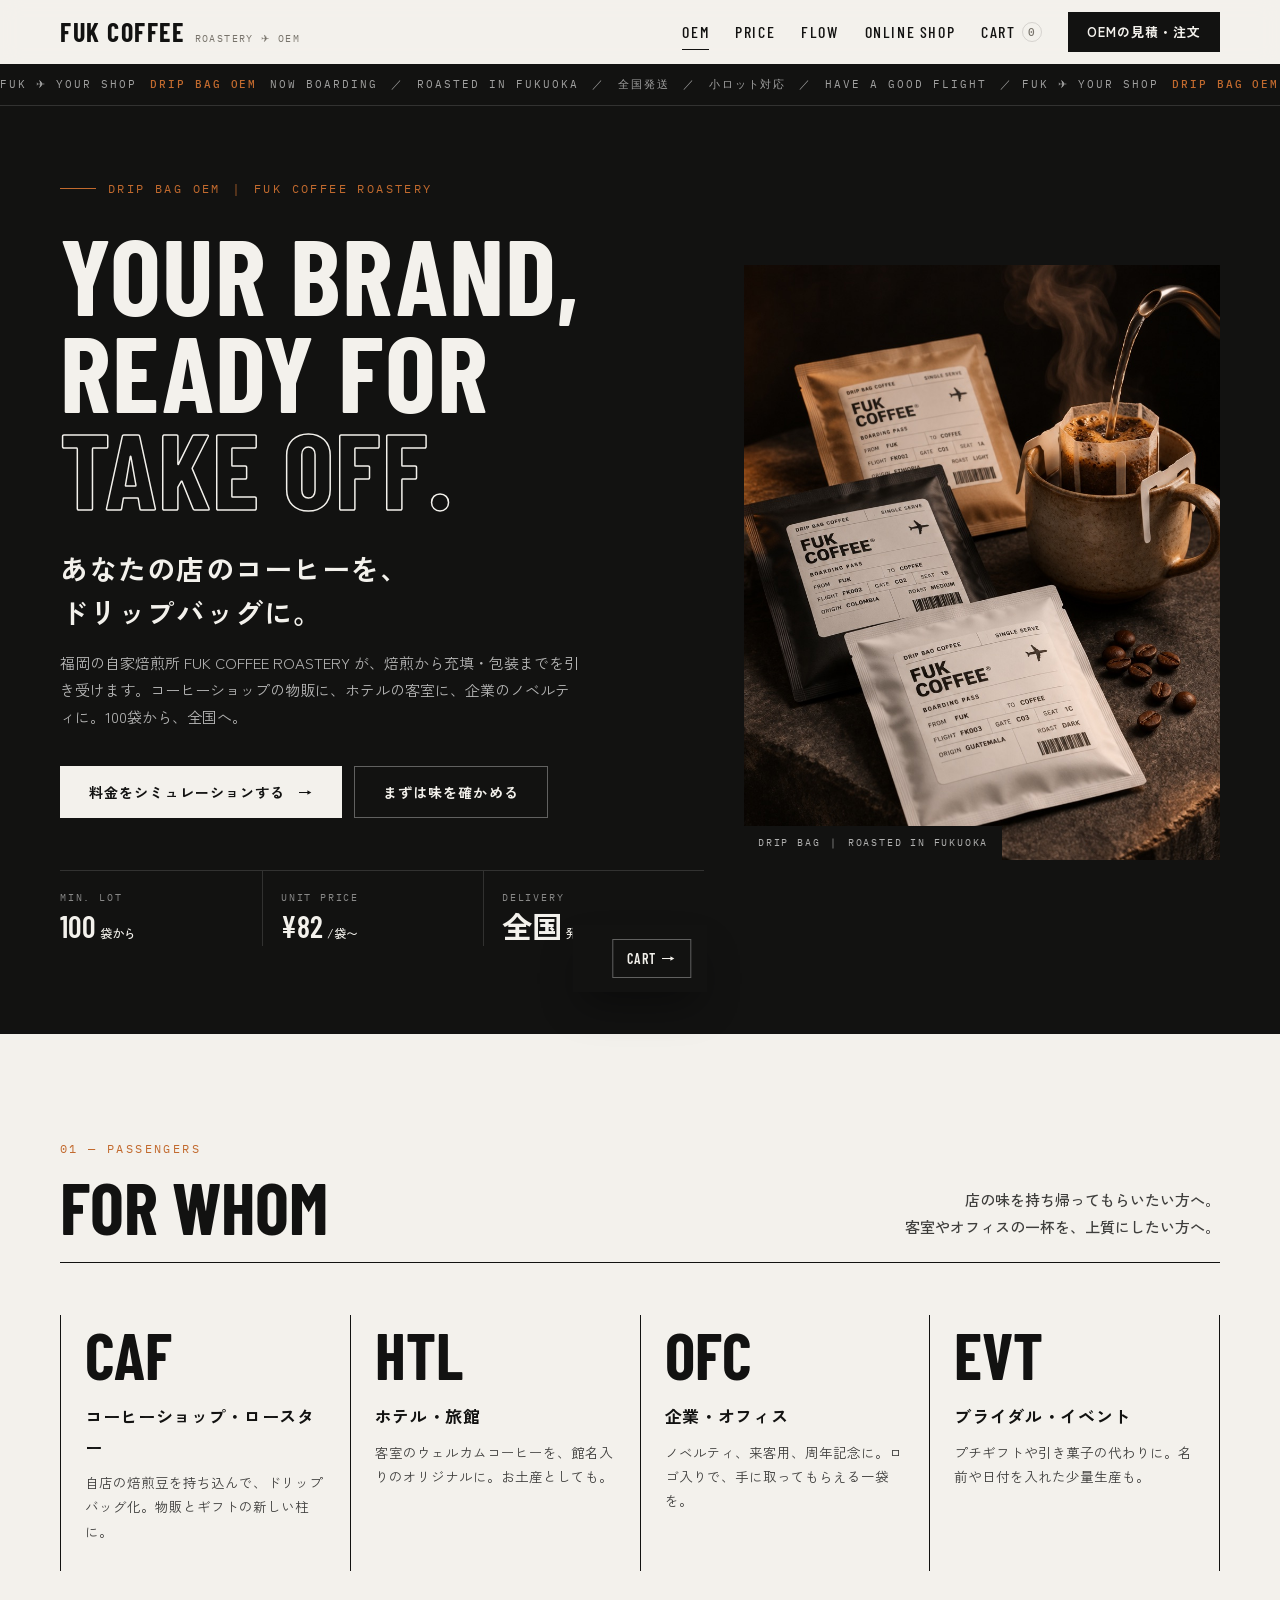
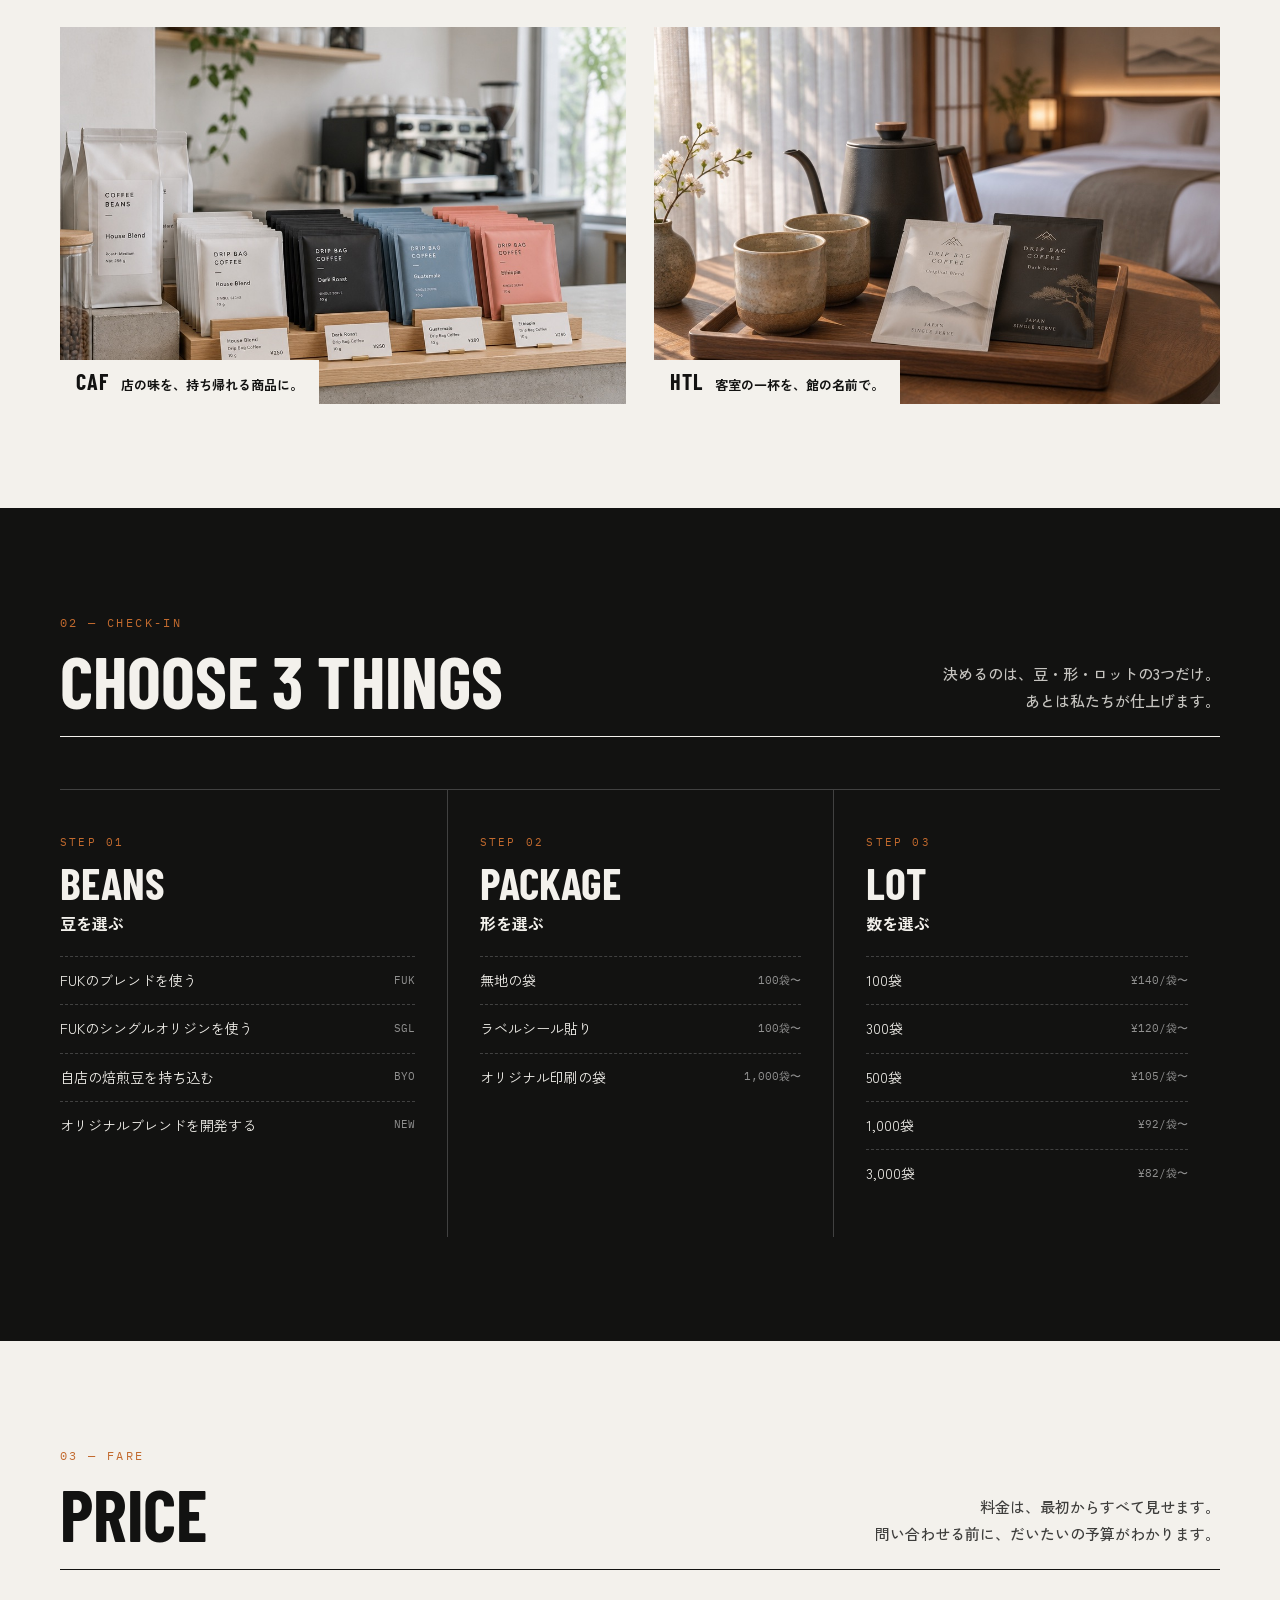
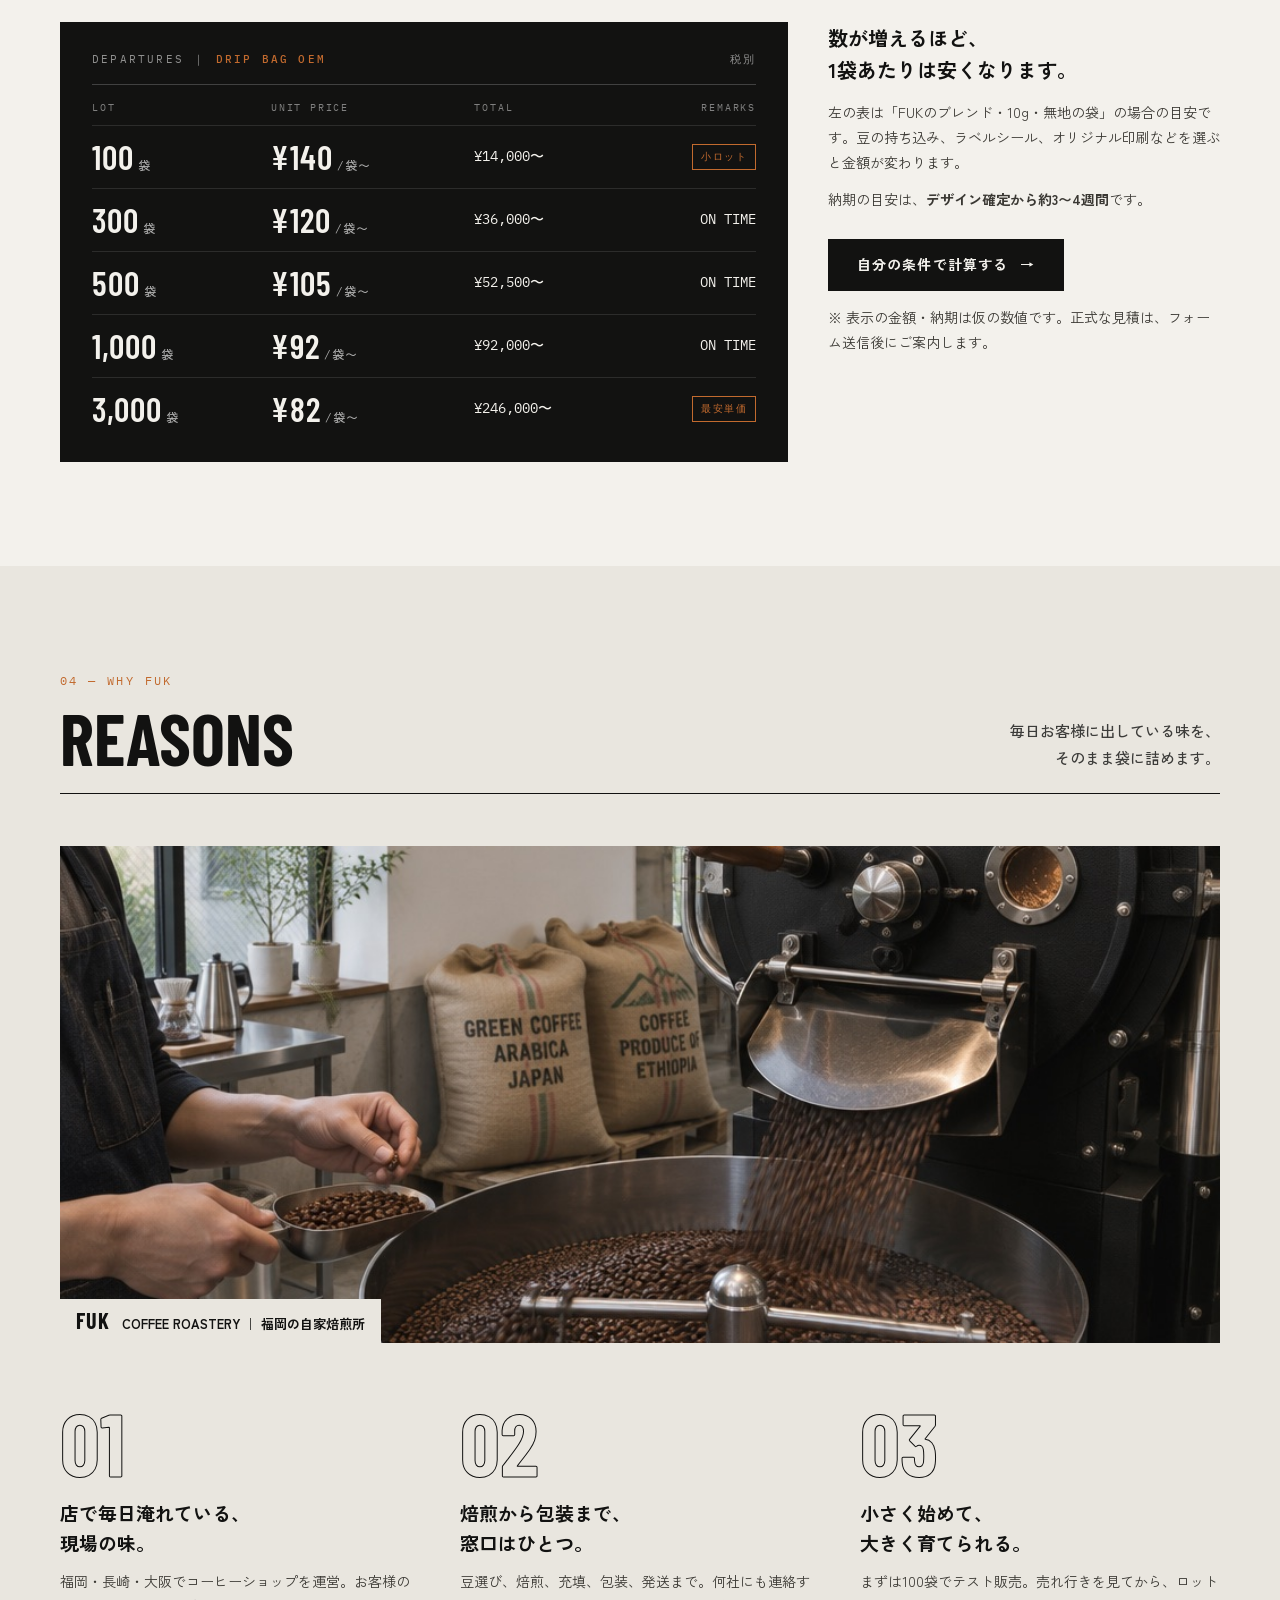
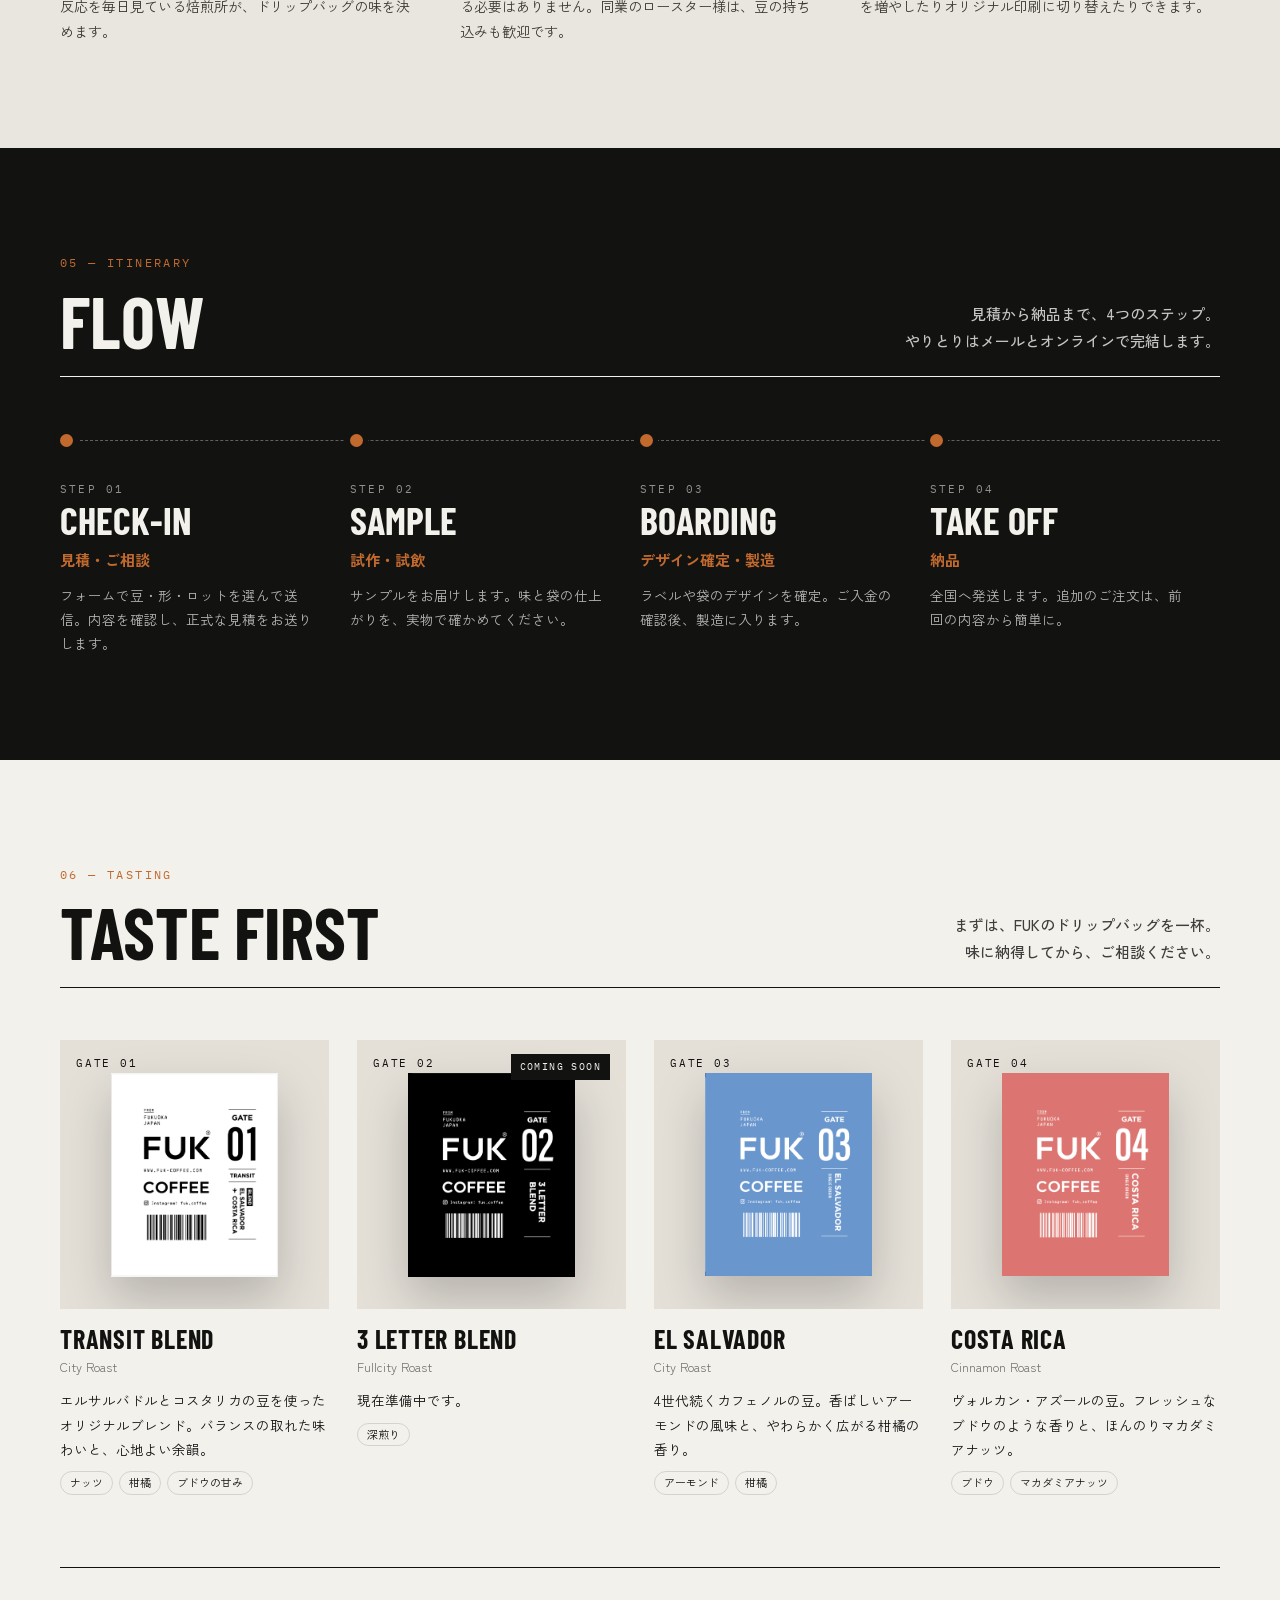
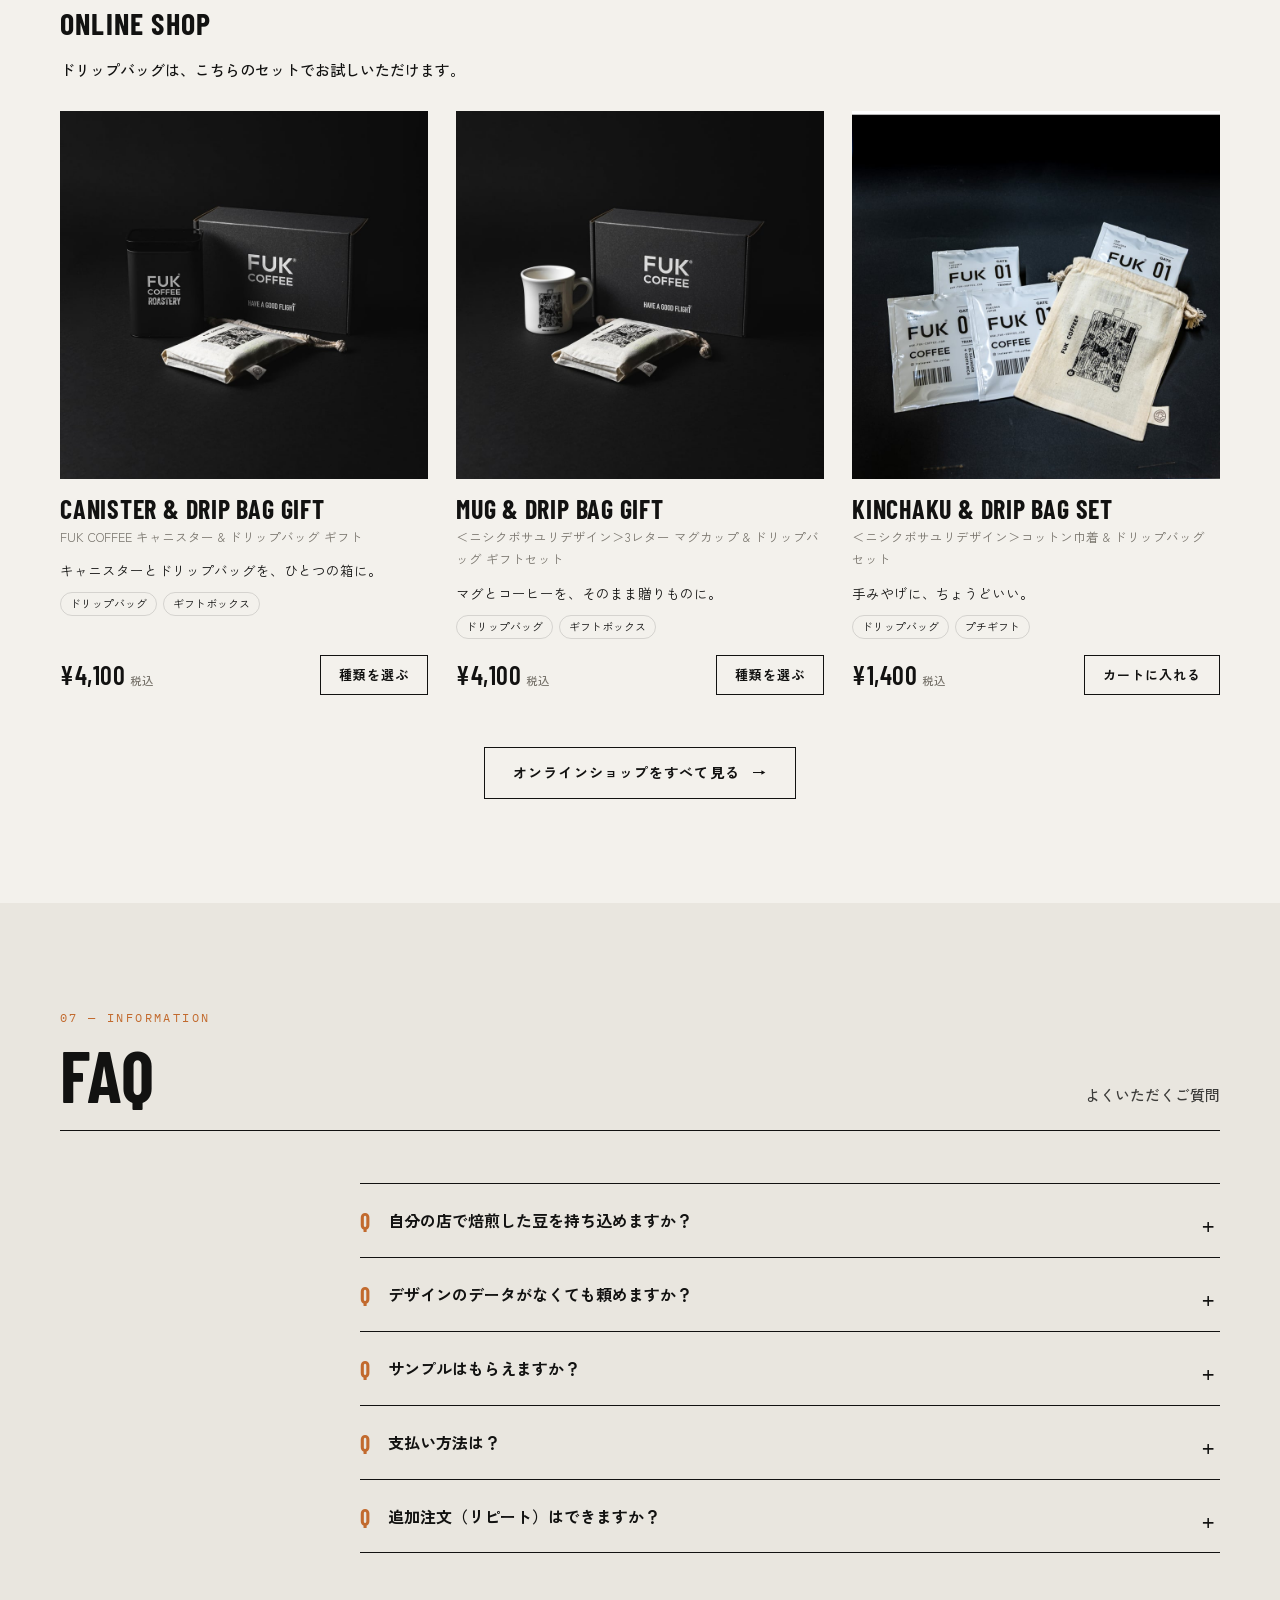
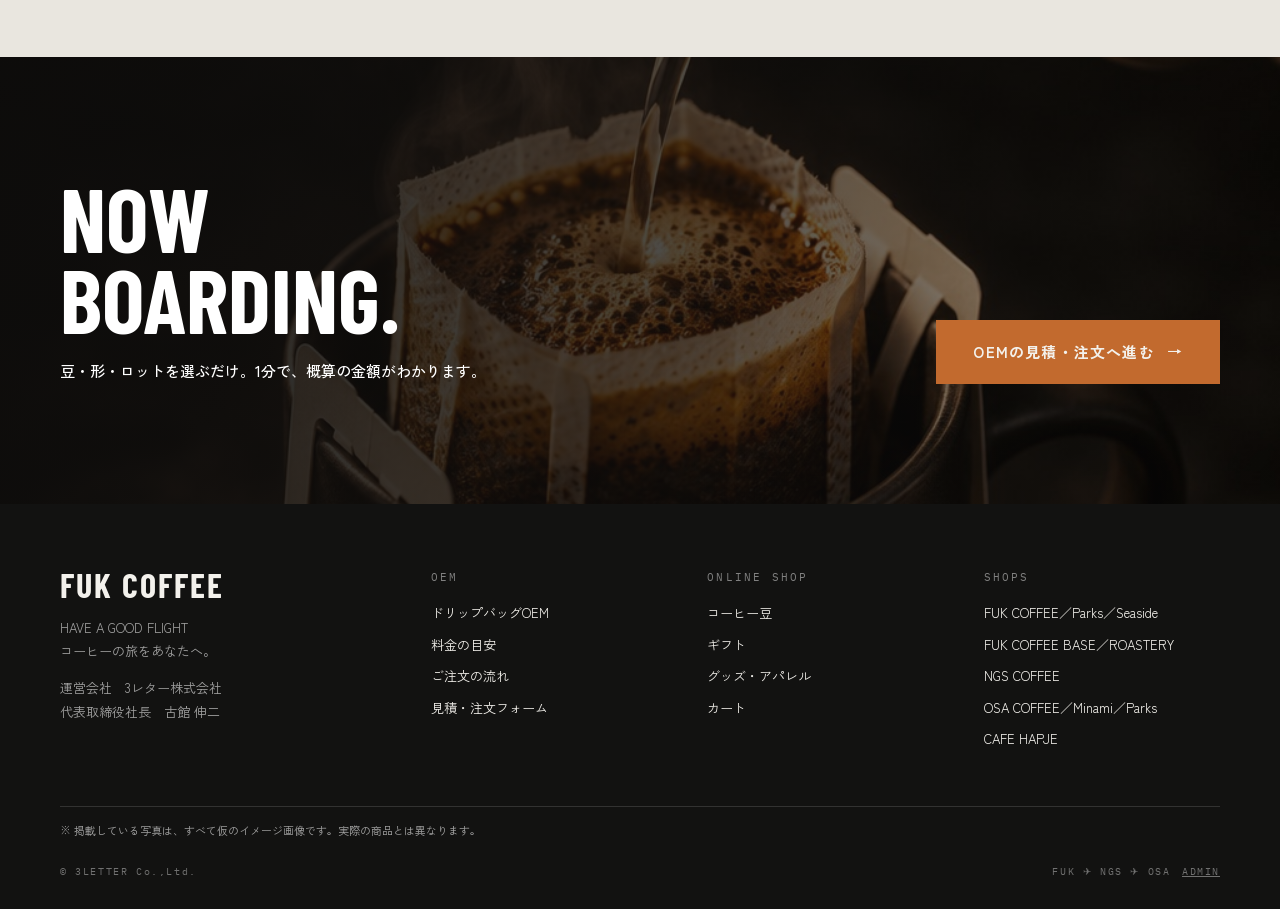
==== commit caf5ea61: "実商品への差し替え、検索避け、管理画面を追加 - 商品を既存オンラインショップの18点（画像・価格）に差し替え、種類の選択に対応 - ドリップバッグのラインナップを現行サイトの内容で掲載 - 全ページ" ====
--- a/index.html
+++ b/index.html
@@ -2,6 +2,7 @@
 <html lang="ja">
 <head>
 <meta charset="UTF-8">
+<meta name="robots" content="noindex, nofollow">
 <meta name="viewport" content="width=device-width, initial-scale=1">
 <title>ドリップバッグOEM製造｜FUK COFFEE ROASTERY（福岡）</title>
 <meta name="description" content="福岡の自家焙煎所 FUK COFFEE ROASTERY のドリップバッグOEM。コーヒーショップ・ホテル・企業のオリジナルドリップバッグを、小ロットから全国へお届けします。">
@@ -138,6 +139,9 @@
       <h2>Taste first</h2>
       <p>まずは、FUKのドリップバッグを一杯。<br>味に納得してから、ご相談ください。</p>
     </div>
+    <div class="grid four" id="lineupGrid"></div>
+    <h3 class="sub-hd">ONLINE SHOP</h3>
+    <p>ドリップバッグは、こちらのセットでお試しいただけます。</p>
     <div class="grid" id="sampleGrid"></div>
     <p style="text-align:center;margin-top:52px"><a class="btn ghost" href="shop.html">オンラインショップをすべて見る <span class="arr">→</span></a></p>
   </div>
@@ -171,6 +175,7 @@
 </section>
 
 </main>
+<script src="assets/published.js"></script>
 <script src="assets/data.js"></script>
 <script src="assets/app.js"></script>
 </body>
--- a/assets/style.css
+++ b/assets/style.css
@@ -391,3 +391,8 @@
 .cta.photo-bg .btn:hover { background: #fff; color: var(--ink); border-color: #fff; }
 .ft-note { font-size: 11px; color: #ffffff55; margin-top: 14px; }
 @media (max-width: 760px) { .scenes { grid-template-columns: 1fr; gap: 16px; margin-top: 36px; } .photo.wide img { aspect-ratio: 3 / 2; } .photo.wide { margin-bottom: 44px; } .cta.photo-bg { padding: 80px 0; } }
+
+.card-img.cut img { width: 62%; height: auto; object-fit: contain; filter: drop-shadow(0 22px 24px #00000033); }
+.card:hover .card-img.cut img { transform: translateY(-8px) rotate(-2deg) scale(1.03); }
+.sub-hd { font-family: var(--en); font-weight: 700; font-size: 30px; letter-spacing: .04em; margin: 72px 0 6px; padding-top: 28px; border-top: 1px solid var(--ink); }
+.sub-hd + p { margin-bottom: 28px; font-weight: 500; }
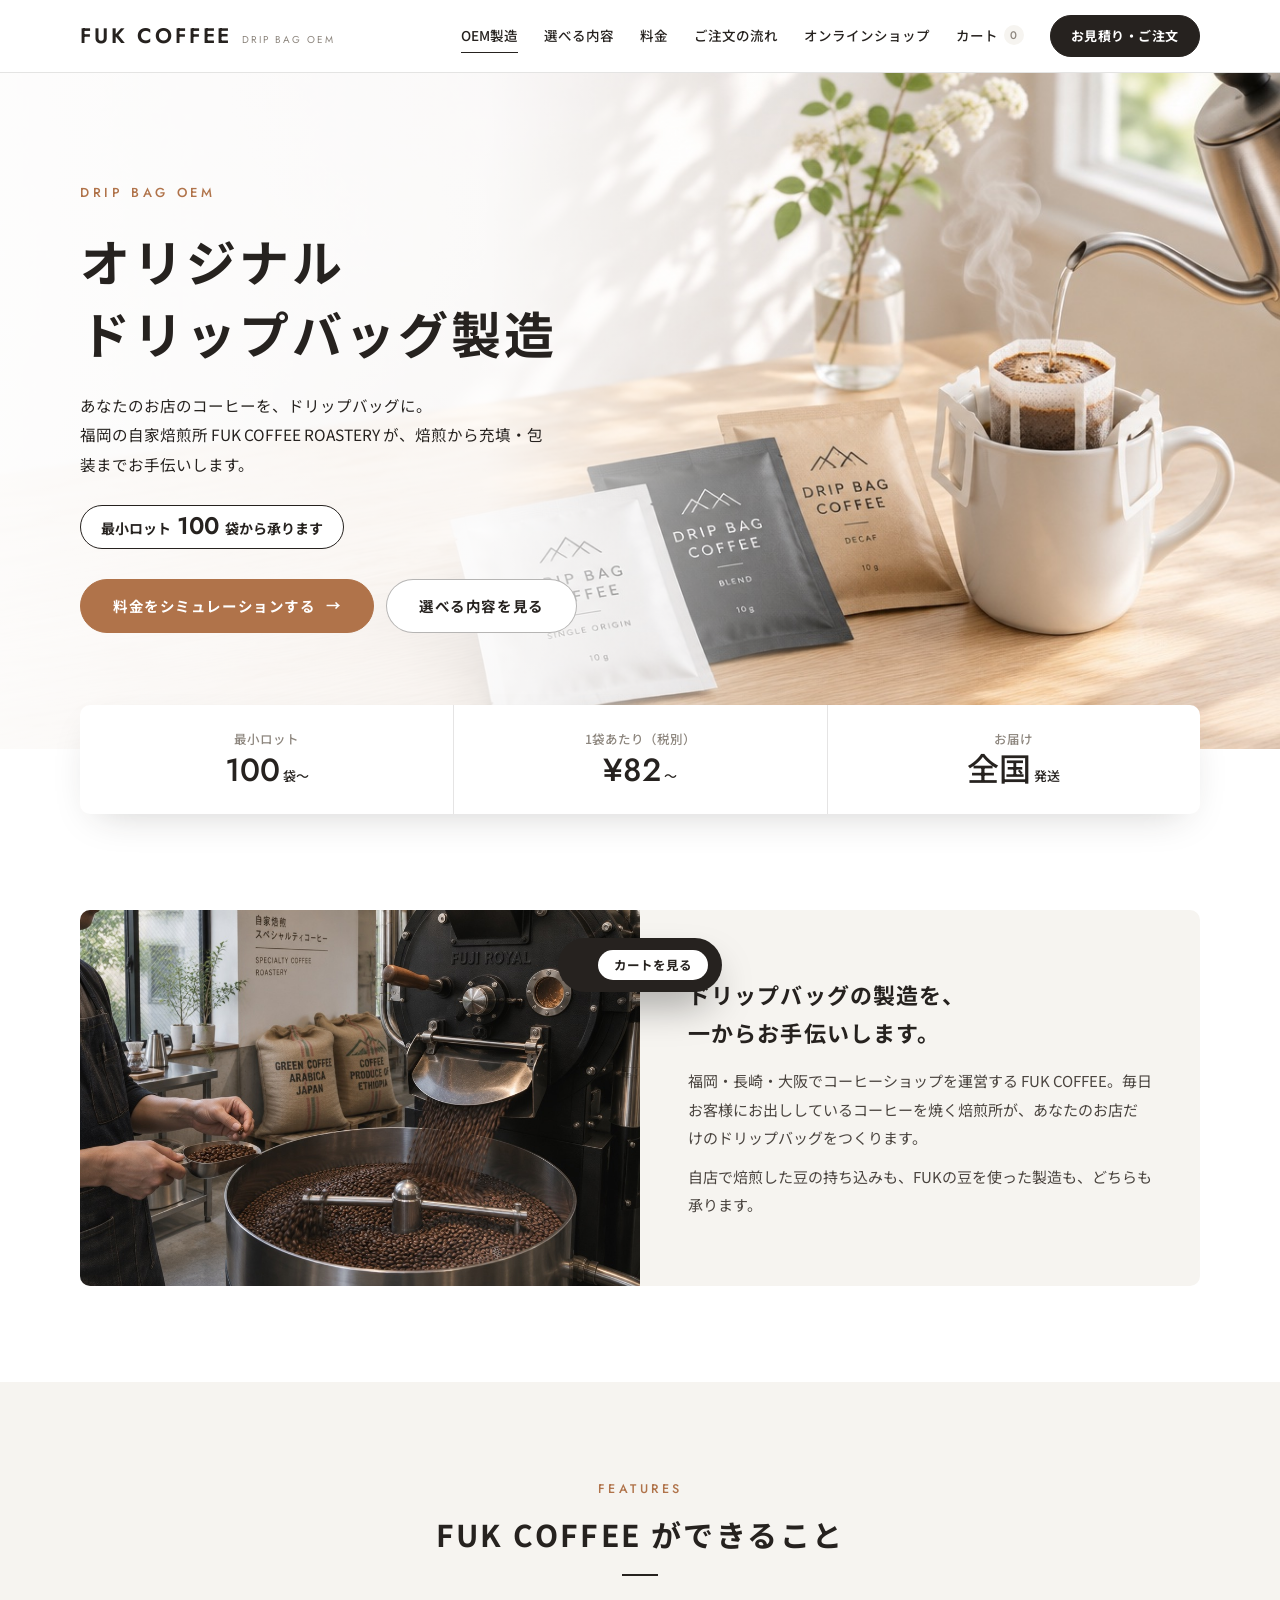
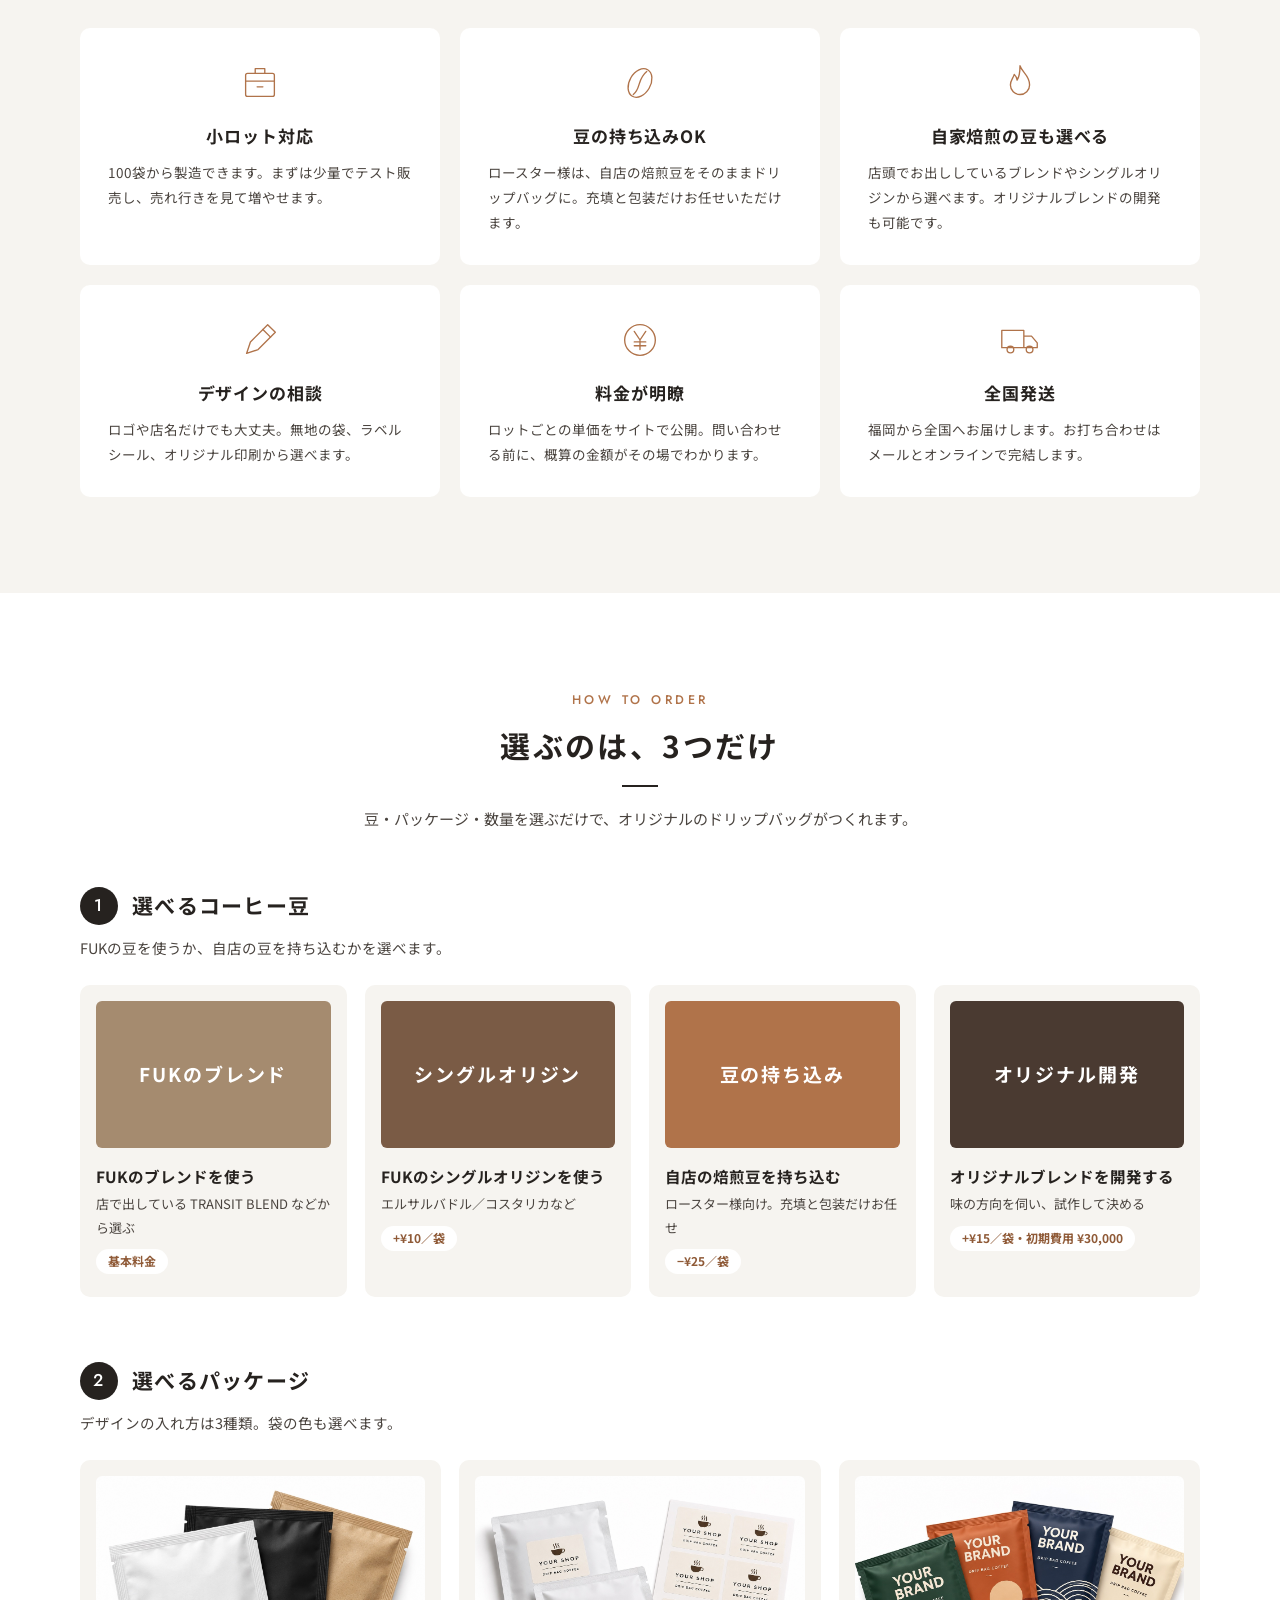
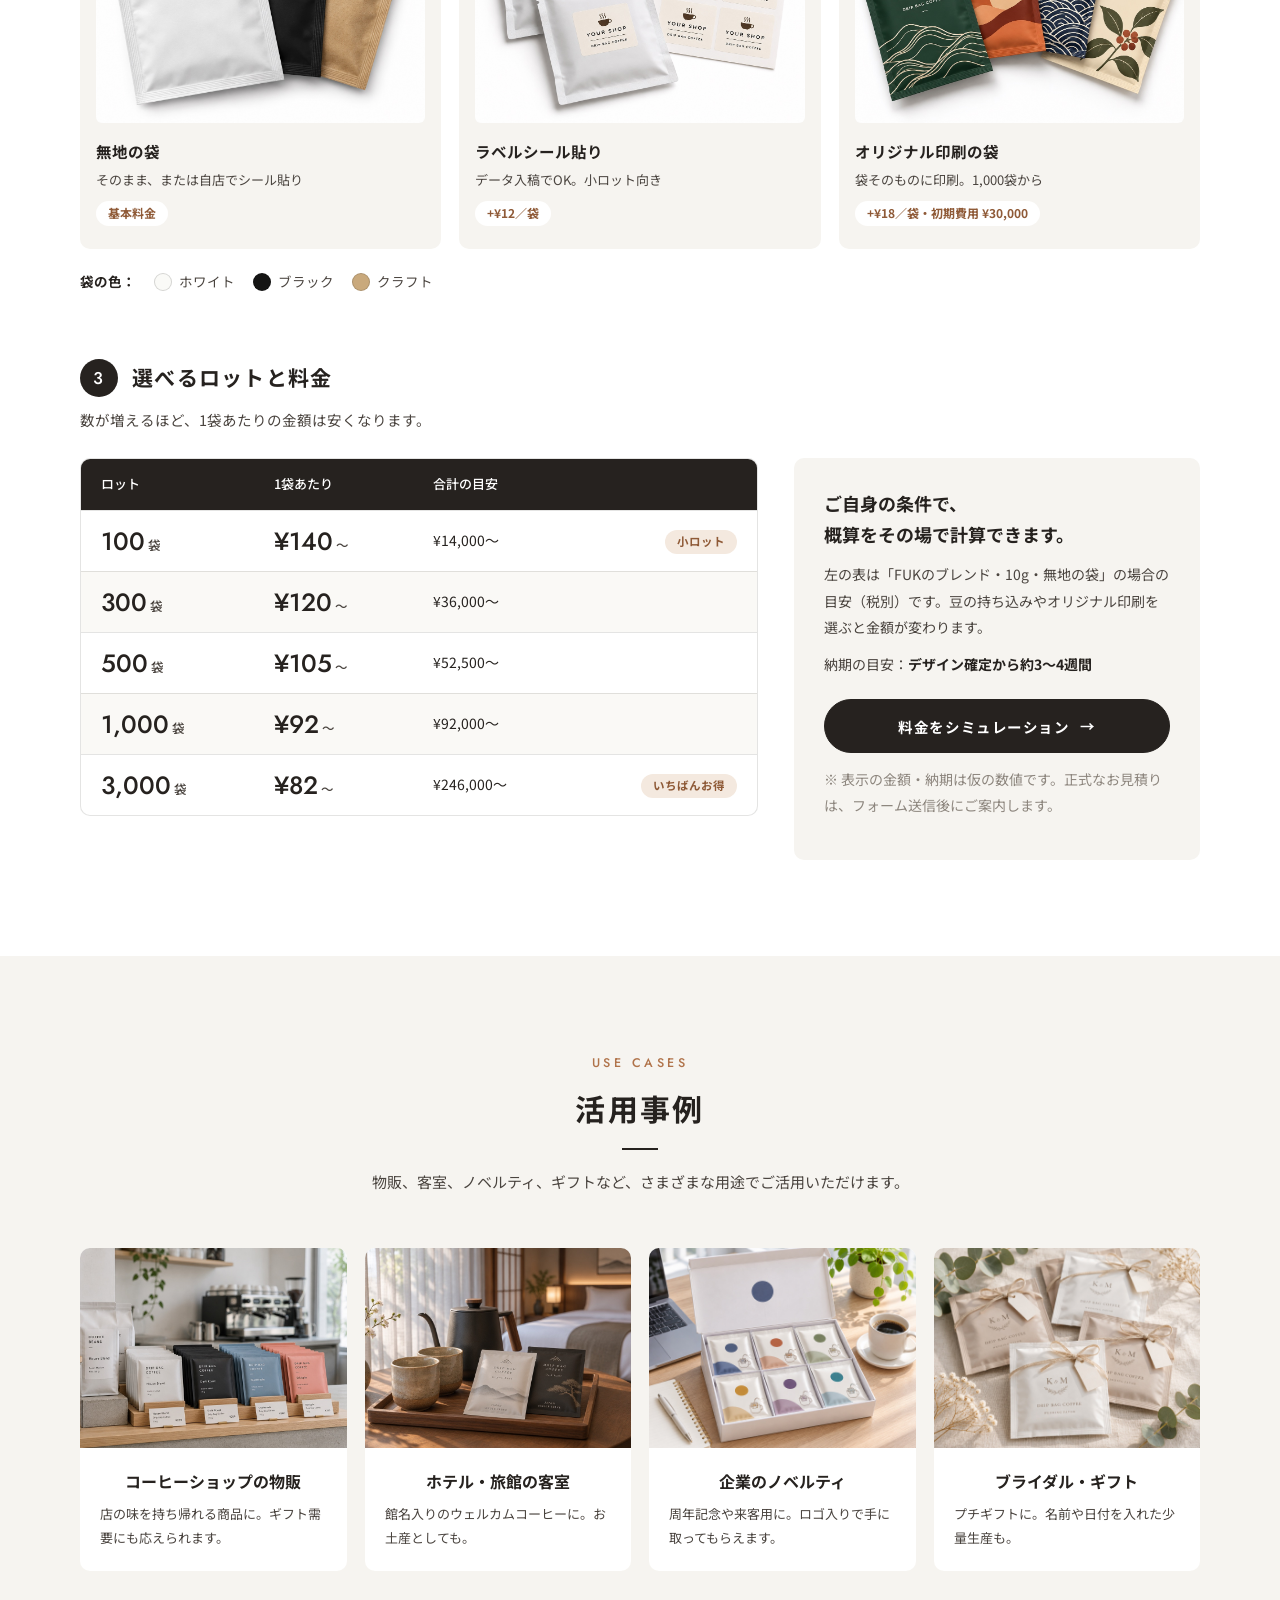
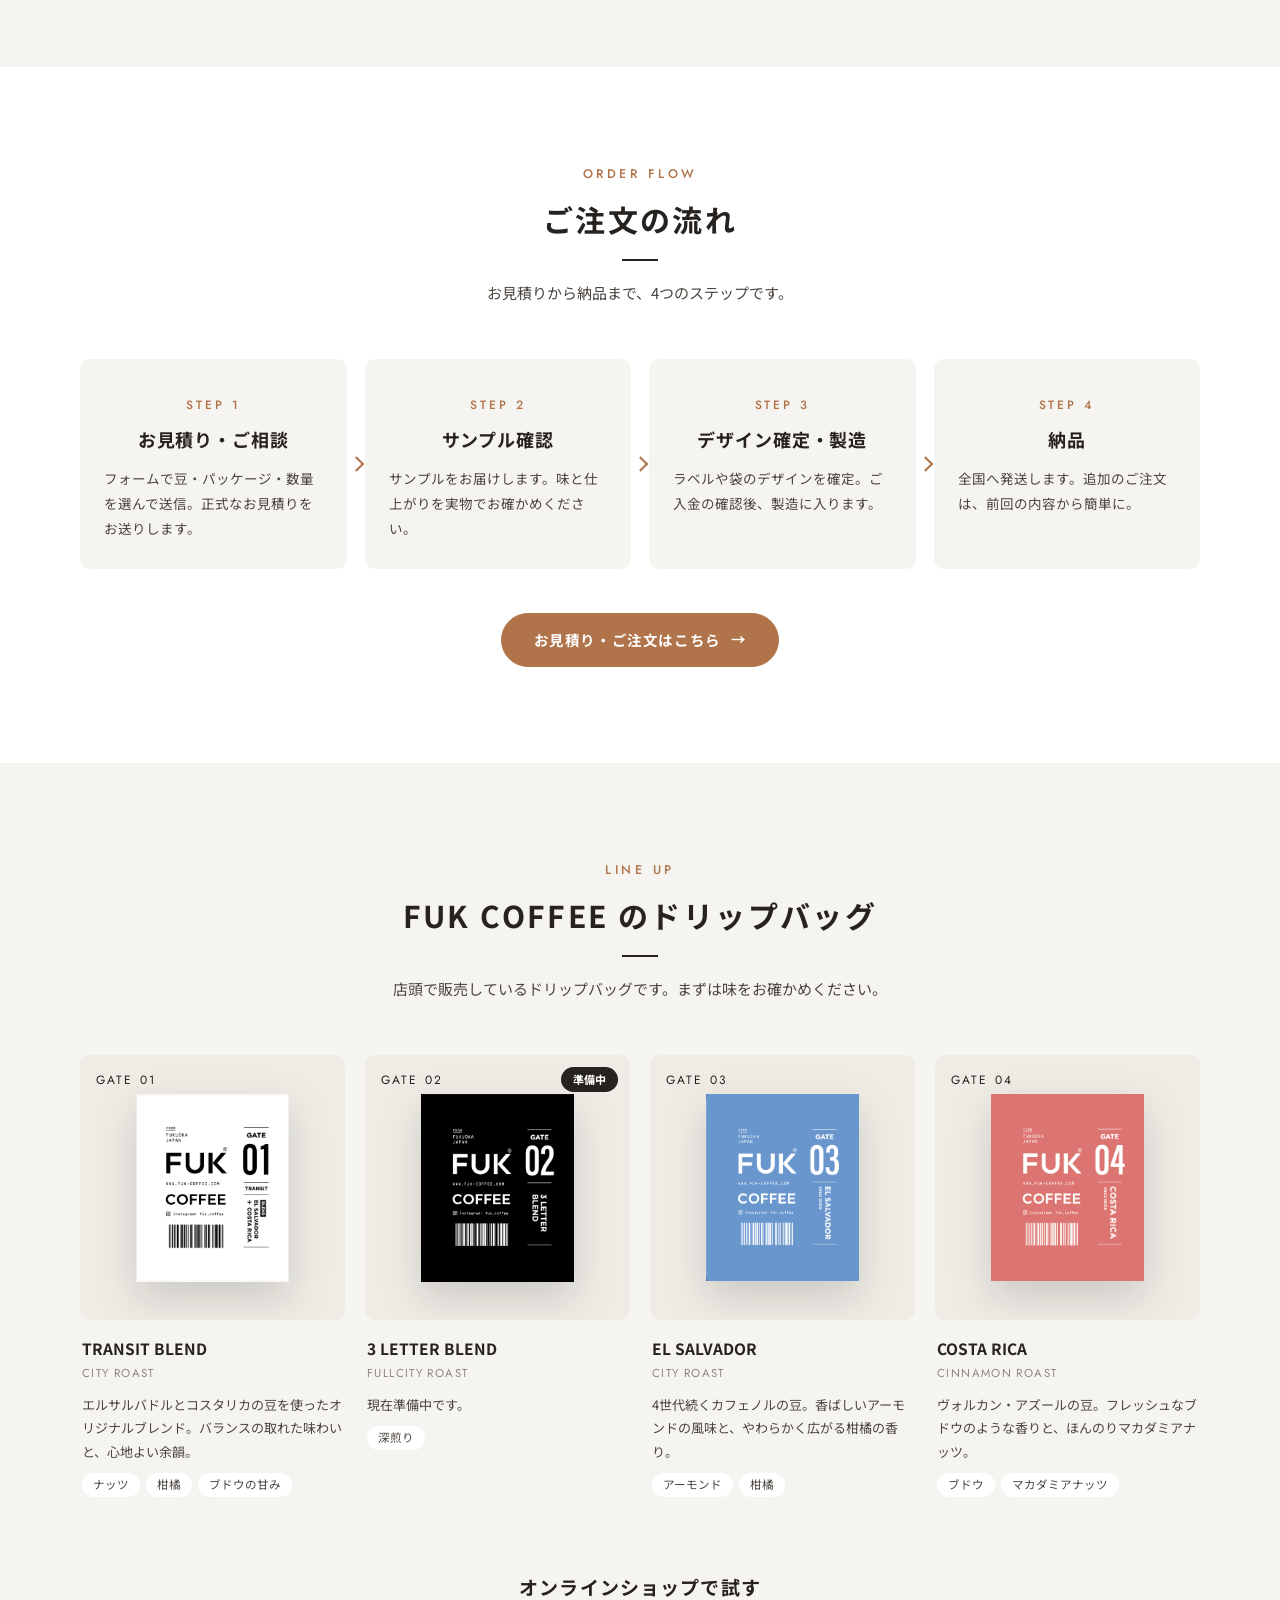
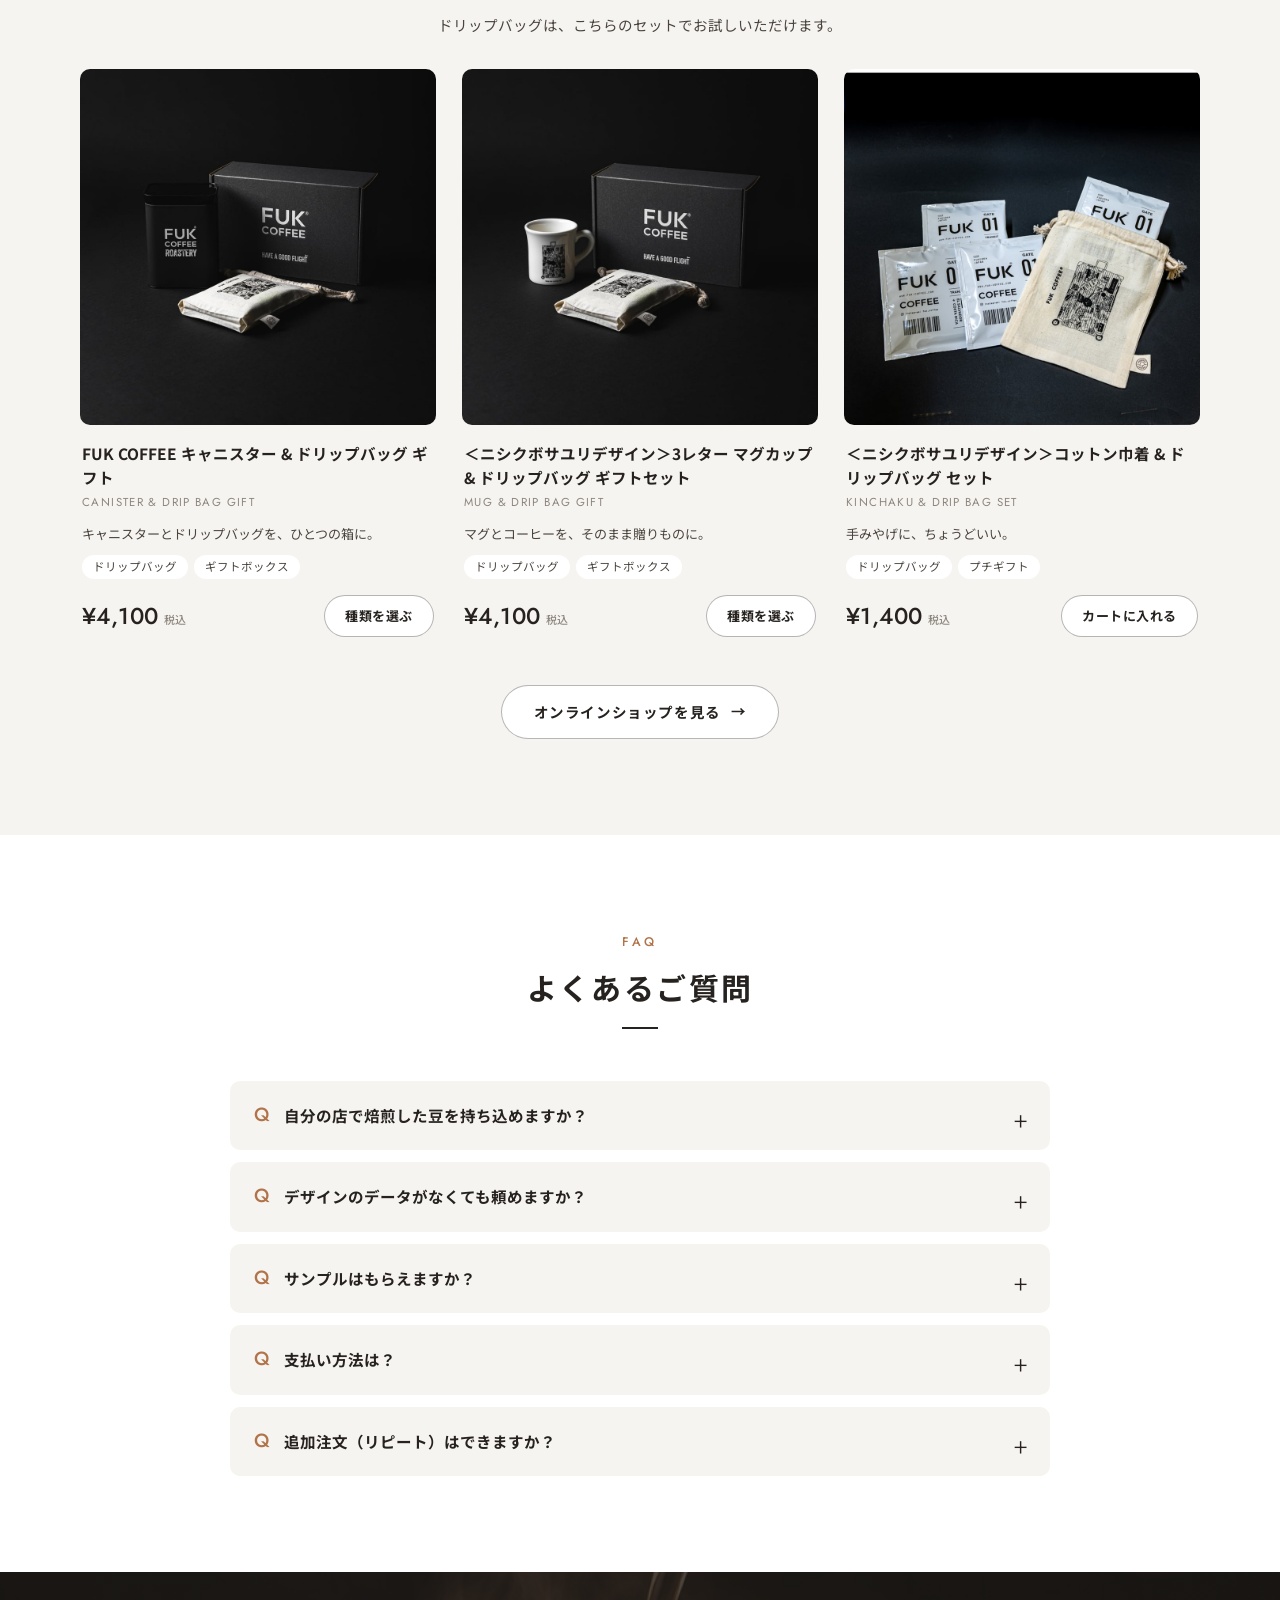
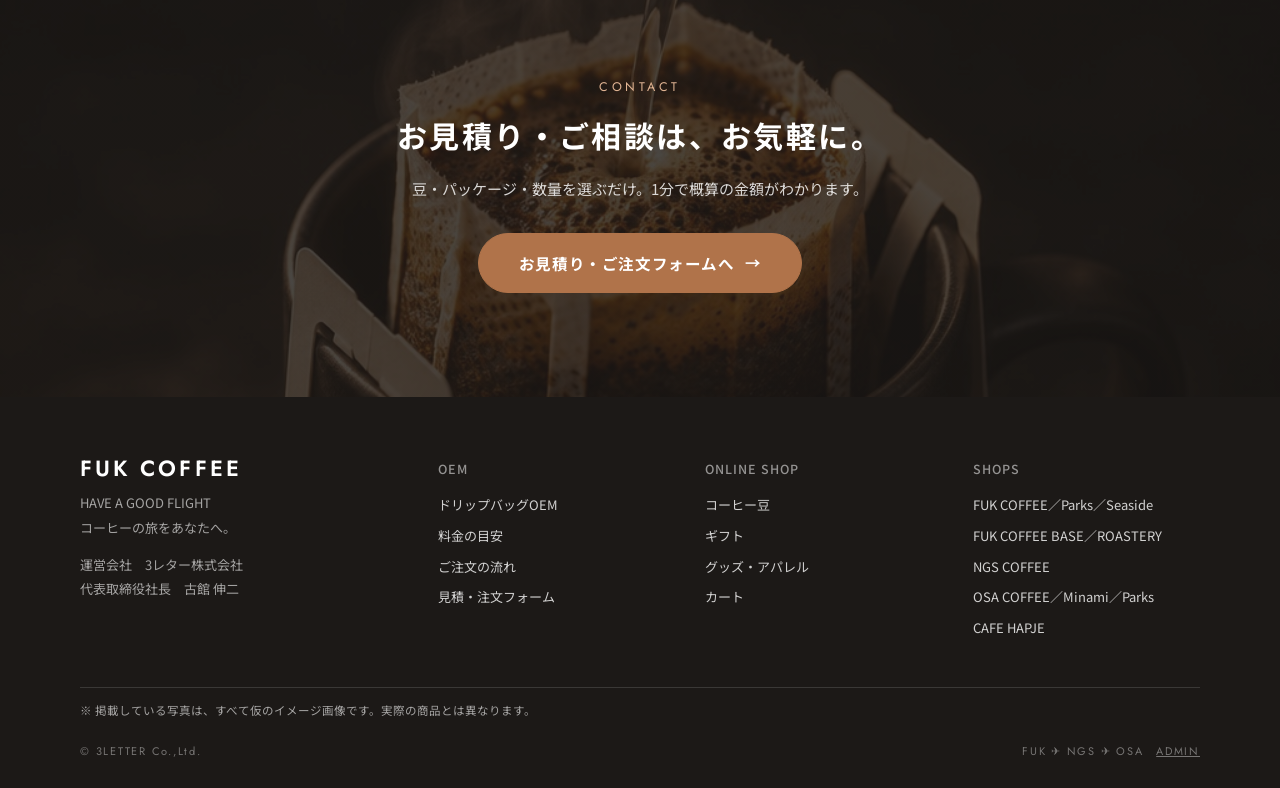
==== commit e9447866: "デザインを全面リニューアル（白ベース・日本語見出し・写真カード中心） - トップ：明るいヒーロー、できること6項目、①豆②パッケージ③ロットの選び方、活用事例、流れ - ショップ・商品・カート・見積フ" ====
--- a/index.html
+++ b/index.html
@@ -4,97 +4,42 @@
 <meta charset="UTF-8">
 <meta name="robots" content="noindex, nofollow">
 <meta name="viewport" content="width=device-width, initial-scale=1">
-<title>ドリップバッグOEM製造｜FUK COFFEE ROASTERY（福岡）</title>
+<title>オリジナルドリップバッグ製造（OEM）｜FUK COFFEE ROASTERY</title>
 <meta name="description" content="福岡の自家焙煎所 FUK COFFEE ROASTERY のドリップバッグOEM。コーヒーショップ・ホテル・企業のオリジナルドリップバッグを、小ロットから全国へお届けします。">
 <link rel="preconnect" href="https://fonts.googleapis.com">
 <link rel="preconnect" href="https://fonts.gstatic.com" crossorigin>
-<link href="https://fonts.googleapis.com/css2?family=Barlow+Condensed:wght@500;600;700&family=IBM+Plex+Mono:wght@400;500&family=Zen+Kaku+Gothic+New:wght@400;500;700&display=swap" rel="stylesheet">
+<link href="https://fonts.googleapis.com/css2?family=Barlow+Condensed:wght@600;700&family=Jost:wght@400;500;600&family=Noto+Sans+JP:wght@400;500;700&display=swap" rel="stylesheet">
 <link rel="stylesheet" href="assets/style.css">
 </head>
 <body data-page="home">
 <main>
 
 <section class="hero">
-  <div class="ticker"><div>
-    FUK ✈ YOUR SHOP　<b>DRIP BAG OEM</b>　NOW BOARDING　／　ROASTED IN FUKUOKA　／　全国発送　／　小ロット対応　／　HAVE A GOOD FLIGHT　／
-    FUK ✈ YOUR SHOP　<b>DRIP BAG OEM</b>　NOW BOARDING　／　ROASTED IN FUKUOKA　／　全国発送　／　小ロット対応　／　HAVE A GOOD FLIGHT　／
-  </div></div>
   <div class="hero-in">
-    <div>
-      <p class="eyebrow">DRIP BAG OEM ｜ FUK COFFEE ROASTERY</p>
-      <h1>Your brand,<br>ready for <em>take off.</em></h1>
-      <p class="jp-lead">あなたの店のコーヒーを、<br>ドリップバッグに。</p>
-      <p class="sub">福岡の自家焙煎所 FUK COFFEE ROASTERY が、焙煎から充填・包装までを引き受けます。コーヒーショップの物販に、ホテルの客室に、企業のノベルティに。<span data-min-lot>100</span>袋から、全国へ。</p>
-      <div class="hero-cta">
-        <a class="btn light" href="oem-order.html">料金をシミュレーションする <span class="arr">→</span></a>
-        <a class="btn line-light" href="#sample">まずは味を確かめる</a>
-      </div>
-      <dl class="hero-facts">
-        <div><dt>MIN. LOT</dt><dd><span data-min-lot>100</span><small>袋から</small></dd></div>
-        <div><dt>UNIT PRICE</dt><dd>¥<span data-min-unit>82</span><small>/袋〜</small></dd></div>
-        <div><dt>DELIVERY</dt><dd>全国<small>発送</small></dd></div>
-      </dl>
+    <p class="eyebrow">DRIP BAG OEM</p>
+    <h1>オリジナル<br>ドリップバッグ製造</h1>
+    <p class="sub">あなたのお店のコーヒーを、ドリップバッグに。<br>福岡の自家焙煎所 FUK COFFEE ROASTERY が、焙煎から充填・包装までお手伝いします。</p>
+    <p class="badge-lot">最小ロット <b><span data-min-lot>100</span></b> 袋から承ります</p>
+    <div class="hero-cta">
+      <a class="btn accent" href="oem-order.html">料金をシミュレーションする <span class="arr">→</span></a>
+      <a class="btn ghost" href="#choose">選べる内容を見る</a>
     </div>
-    <figure class="hero-visual"><img src="assets/img/hero.jpg" alt="FUK COFFEE のドリップバッグと、淹れたてのコーヒー"><figcaption>DRIP BAG ｜ ROASTED IN FUKUOKA</figcaption></figure>
   </div>
 </section>
+<dl class="facts">
+  <div><dt>最小ロット</dt><dd><span data-min-lot>100</span><small>袋〜</small></dd></div>
+  <div><dt>1袋あたり（税別）</dt><dd>¥<span data-min-unit>82</span><small>〜</small></dd></div>
+  <div><dt>お届け</dt><dd>全国<small>発送</small></dd></div>
+</dl>
 
 <section class="sec" id="oem">
   <div class="wrap">
-    <div class="sec-hd rv">
-      <span class="no">01 — PASSENGERS</span>
-      <h2>For whom</h2>
-      <p>店の味を持ち帰ってもらいたい方へ。<br>客室やオフィスの一杯を、上質にしたい方へ。</p>
-    </div>
-    <ul class="for rv">
-      <li><div class="code">CAF</div><h3>コーヒーショップ・ロースター</h3><p>自店の焙煎豆を持ち込んで、ドリップバッグ化。物販とギフトの新しい柱に。</p></li>
-      <li><div class="code">HTL</div><h3>ホテル・旅館</h3><p>客室のウェルカムコーヒーを、館名入りのオリジナルに。お土産としても。</p></li>
-      <li><div class="code">OFC</div><h3>企業・オフィス</h3><p>ノベルティ、来客用、周年記念に。ロゴ入りで、手に取ってもらえる一袋を。</p></li>
-      <li><div class="code">EVT</div><h3>ブライダル・イベント</h3><p>プチギフトや引き菓子の代わりに。名前や日付を入れた少量生産も。</p></li>
-    </ul>
-    <div class="scenes">
-      <figure class="photo rv"><img src="assets/img/cafe.jpg" alt="コーヒーショップの物販棚に並ぶドリップバッグ" loading="lazy"><figcaption><b>CAF</b>店の味を、持ち帰れる商品に。</figcaption></figure>
-      <figure class="photo rv"><img src="assets/img/hotel.jpg" alt="ホテルの客室に置かれたドリップバッグ" loading="lazy"><figcaption><b>HTL</b>客室の一杯を、館の名前で。</figcaption></figure>
-    </div>
-  </div>
-</section>
-
-<section class="sec dark">
-  <div class="wrap">
-    <div class="sec-hd rv">
-      <span class="no">02 — CHECK-IN</span>
-      <h2>Choose 3 things</h2>
-      <p>決めるのは、豆・形・ロットの3つだけ。<br>あとは私たちが仕上げます。</p>
-    </div>
-    <div class="choices rv">
-      <div class="choice"><span class="k">STEP 01</span><h3>Beans</h3><h4>豆を選ぶ</h4><ul id="choiceBeans"></ul></div>
-      <div class="choice"><span class="k">STEP 02</span><h3>Package</h3><h4>形を選ぶ</h4><ul id="choicePack"></ul></div>
-      <div class="choice"><span class="k">STEP 03</span><h3>Lot</h3><h4>数を選ぶ</h4><ul id="choiceLot"></ul></div>
-    </div>
-  </div>
-</section>
-
-<section class="sec" id="price">
-  <div class="wrap">
-    <div class="sec-hd rv">
-      <span class="no">03 — FARE</span>
-      <h2>Price</h2>
-      <p>料金は、最初からすべて見せます。<br>問い合わせる前に、だいたいの予算がわかります。</p>
-    </div>
-    <div class="price-grid">
-      <div class="board rv">
-        <div class="board-hd"><span>DEPARTURES ｜ <b>DRIP BAG OEM</b></span><span>税別</span></div>
-        <table>
-          <thead><tr><th>LOT</th><th>UNIT PRICE</th><th class="hide-sp">TOTAL</th><th>REMARKS</th></tr></thead>
-          <tbody id="boardRows"></tbody>
-        </table>
-      </div>
-      <div class="price-side rv">
-        <h3>数が増えるほど、<br>1袋あたりは安くなります。</h3>
-        <p>左の表は「FUKのブレンド・10g・無地の袋」の場合の目安です。豆の持ち込み、ラベルシール、オリジナル印刷などを選ぶと金額が変わります。</p>
-        <p>納期の目安は、<b data-lead></b>です。</p>
-        <a class="btn" href="oem-order.html">自分の条件で計算する <span class="arr">→</span></a>
-        <p class="note">※ 表示の金額・納期は仮の数値です。正式な見積は、フォーム送信後にご案内します。</p>
+    <div class="intro rv">
+      <img src="assets/img/roastery.jpg" alt="焙煎所で焼き上がったコーヒー豆" loading="lazy">
+      <div>
+        <h3>ドリップバッグの製造を、<br>一からお手伝いします。</h3>
+        <p>福岡・長崎・大阪でコーヒーショップを運営する FUK COFFEE。毎日お客様にお出ししているコーヒーを焼く焙煎所が、あなたのお店だけのドリップバッグをつくります。</p>
+        <p style="margin-top:10px">自店で焙煎した豆の持ち込みも、FUKの豆を使った製造も、どちらも承ります。</p>
       </div>
     </div>
   </div>
@@ -102,75 +47,106 @@
 
 <section class="sec tint">
   <div class="wrap">
-    <div class="sec-hd rv">
-      <span class="no">04 — WHY FUK</span>
-      <h2>Reasons</h2>
-      <p>毎日お客様に出している味を、<br>そのまま袋に詰めます。</p>
-    </div>
-    <figure class="photo wide rv"><img src="assets/img/roastery.jpg" alt="焙煎所で焼き上がったコーヒー豆" loading="lazy"><figcaption><b>FUK</b>COFFEE ROASTERY ｜ 福岡の自家焙煎所</figcaption></figure>
-    <div class="reasons">
-      <div class="reason rv"><div class="n">01</div><h3>店で毎日淹れている、<br>現場の味。</h3><p>福岡・長崎・大阪でコーヒーショップを運営。お客様の反応を毎日見ている焙煎所が、ドリップバッグの味を決めます。</p></div>
-      <div class="reason rv"><div class="n">02</div><h3>焙煎から包装まで、<br>窓口はひとつ。</h3><p>豆選び、焙煎、充填、包装、発送まで。何社にも連絡する必要はありません。同業のロースター様は、豆の持ち込みも歓迎です。</p></div>
-      <div class="reason rv"><div class="n">03</div><h3>小さく始めて、<br>大きく育てられる。</h3><p>まずは<span data-min-lot>100</span>袋でテスト販売。売れ行きを見てから、ロットを増やしたりオリジナル印刷に切り替えたりできます。</p></div>
+    <div class="sec-hd rv"><span class="no">FEATURES</span><h2>FUK COFFEE ができること</h2></div>
+    <div class="feats">
+      <div class="feat rv"><svg viewBox="0 0 48 48"><rect x="9" y="14" width="30" height="24" rx="2"/><path d="M9 22h30M19 14V9h10v5M21 28h6"/></svg><h3>小ロット対応</h3><p><span data-min-lot>100</span>袋から製造できます。まずは少量でテスト販売し、売れ行きを見て増やせます。</p></div>
+      <div class="feat rv"><svg viewBox="0 0 48 48"><ellipse cx="24" cy="24" rx="11" ry="16" transform="rotate(30 24 24)"/><path d="M17 36c8-6 4-16 14-24"/></svg><h3>豆の持ち込みOK</h3><p>ロースター様は、自店の焙煎豆をそのままドリップバッグに。充填と包装だけお任せいただけます。</p></div>
+      <div class="feat rv"><svg viewBox="0 0 48 48"><path d="M24 6c2 7 10 10 10 20a10 10 0 0 1-20 0c0-5 3-7 4-11 2 2 3 4 3 6 2-3 3-9 3-15z"/></svg><h3>自家焙煎の豆も選べる</h3><p>店頭でお出ししているブレンドやシングルオリジンから選べます。オリジナルブレンドの開発も可能です。</p></div>
+      <div class="feat rv"><svg viewBox="0 0 48 48"><path d="M10 38l4-12L32 8l8 8-18 18-12 4z"/><path d="M27 13l8 8"/></svg><h3>デザインの相談</h3><p>ロゴや店名だけでも大丈夫。無地の袋、ラベルシール、オリジナル印刷から選べます。</p></div>
+      <div class="feat rv"><svg viewBox="0 0 48 48"><circle cx="24" cy="24" r="16"/><path d="M18 15l6 9 6-9M24 24v10M18 26h12M18 30h12"/></svg><h3>料金が明瞭</h3><p>ロットごとの単価をサイトで公開。問い合わせる前に、概算の金額がその場でわかります。</p></div>
+      <div class="feat rv"><svg viewBox="0 0 48 48"><path d="M5 14h23v18H5zM28 20h8l6 7v5H28z"/><circle cx="14" cy="34" r="3.5"/><circle cx="34" cy="34" r="3.5"/></svg><h3>全国発送</h3><p>福岡から全国へお届けします。お打ち合わせはメールとオンラインで完結します。</p></div>
     </div>
   </div>
 </section>
 
-<section class="sec dark" id="flow">
+<section class="sec" id="choose">
   <div class="wrap">
-    <div class="sec-hd rv">
-      <span class="no">05 — ITINERARY</span>
-      <h2>Flow</h2>
-      <p>見積から納品まで、4つのステップ。<br>やりとりはメールとオンラインで完結します。</p>
+    <div class="sec-hd rv"><span class="no">HOW TO ORDER</span><h2>選ぶのは、3つだけ</h2><p>豆・パッケージ・数量を選ぶだけで、オリジナルのドリップバッグがつくれます。</p></div>
+
+    <h3 class="num-hd rv"><i>1</i>選べるコーヒー豆</h3>
+    <p>FUKの豆を使うか、自店の豆を持ち込むかを選べます。</p>
+    <div class="picks rv" id="pickBeans"></div>
+
+    <h3 class="num-hd rv"><i>2</i>選べるパッケージ</h3>
+    <p>デザインの入れ方は3種類。袋の色も選べます。</p>
+    <div class="picks c3 rv" id="pickPacks"></div>
+    <p class="colors rv" id="pickColors"></p>
+
+    <h3 class="num-hd rv" id="price"><i>3</i>選べるロットと料金</h3>
+    <p>数が増えるほど、1袋あたりの金額は安くなります。</p>
+    <div class="price-grid rv">
+      <div class="board">
+        <table>
+          <thead><tr><th>ロット</th><th>1袋あたり</th><th class="hide-sp">合計の目安</th><th></th></tr></thead>
+          <tbody id="boardRows"></tbody>
+        </table>
+      </div>
+      <div class="price-side">
+        <h3>ご自身の条件で、<br>概算をその場で計算できます。</h3>
+        <p>左の表は「FUKのブレンド・10g・無地の袋」の場合の目安（税別）です。豆の持ち込みやオリジナル印刷を選ぶと金額が変わります。</p>
+        <p>納期の目安：<b data-lead></b></p>
+        <a class="btn full" href="oem-order.html">料金をシミュレーション <span class="arr">→</span></a>
+        <p class="note">※ 表示の金額・納期は仮の数値です。正式なお見積りは、フォーム送信後にご案内します。</p>
+      </div>
     </div>
-    <ol class="flow rv">
-      <li><span class="k">STEP 01</span><h3>Check-in</h3><h4>見積・ご相談</h4><p>フォームで豆・形・ロットを選んで送信。内容を確認し、正式な見積をお送りします。</p></li>
-      <li><span class="k">STEP 02</span><h3>Sample</h3><h4>試作・試飲</h4><p>サンプルをお届けします。味と袋の仕上がりを、実物で確かめてください。</p></li>
-      <li><span class="k">STEP 03</span><h3>Boarding</h3><h4>デザイン確定・製造</h4><p>ラベルや袋のデザインを確定。ご入金の確認後、製造に入ります。</p></li>
-      <li><span class="k">STEP 04</span><h3>Take off</h3><h4>納品</h4><p>全国へ発送します。追加のご注文は、前回の内容から簡単に。</p></li>
-    </ol>
-  </div>
-</section>
-
-<section class="sec" id="sample">
-  <div class="wrap">
-    <div class="sec-hd rv">
-      <span class="no">06 — TASTING</span>
-      <h2>Taste first</h2>
-      <p>まずは、FUKのドリップバッグを一杯。<br>味に納得してから、ご相談ください。</p>
-    </div>
-    <div class="grid four" id="lineupGrid"></div>
-    <h3 class="sub-hd">ONLINE SHOP</h3>
-    <p>ドリップバッグは、こちらのセットでお試しいただけます。</p>
-    <div class="grid" id="sampleGrid"></div>
-    <p style="text-align:center;margin-top:52px"><a class="btn ghost" href="shop.html">オンラインショップをすべて見る <span class="arr">→</span></a></p>
   </div>
 </section>
 
 <section class="sec tint">
   <div class="wrap">
-    <div class="sec-hd rv">
-      <span class="no">07 — INFORMATION</span>
-      <h2>FAQ</h2>
-      <p>よくいただくご質問</p>
+    <div class="sec-hd rv"><span class="no">USE CASES</span><h2>活用事例</h2><p>物販、客室、ノベルティ、ギフトなど、さまざまな用途でご活用いただけます。</p></div>
+    <div class="cases">
+      <div class="case rv"><div class="img"><img src="assets/img/cafe.jpg" alt="" loading="lazy"></div><div class="tx"><h3>コーヒーショップの物販</h3><p>店の味を持ち帰れる商品に。ギフト需要にも応えられます。</p></div></div>
+      <div class="case rv"><div class="img"><img src="assets/img/hotel.jpg" alt="" loading="lazy"></div><div class="tx"><h3>ホテル・旅館の客室</h3><p>館名入りのウェルカムコーヒーに。お土産としても。</p></div></div>
+      <div class="case rv"><div class="img"><img src="assets/img/case-office.jpg" alt="" loading="lazy"></div><div class="tx"><h3>企業のノベルティ</h3><p>周年記念や来客用に。ロゴ入りで手に取ってもらえます。</p></div></div>
+      <div class="case rv"><div class="img"><img src="assets/img/case-gift.jpg" alt="" loading="lazy"></div><div class="tx"><h3>ブライダル・ギフト</h3><p>プチギフトに。名前や日付を入れた少量生産も。</p></div></div>
     </div>
+  </div>
+</section>
+
+<section class="sec" id="flow">
+  <div class="wrap">
+    <div class="sec-hd rv"><span class="no">ORDER FLOW</span><h2>ご注文の流れ</h2><p>お見積りから納品まで、4つのステップです。</p></div>
+    <ol class="flow rv">
+      <li><span class="k">STEP 1</span><h3>お見積り・ご相談</h3><p>フォームで豆・パッケージ・数量を選んで送信。正式なお見積りをお送りします。</p></li>
+      <li><span class="k">STEP 2</span><h3>サンプル確認</h3><p>サンプルをお届けします。味と仕上がりを実物でお確かめください。</p></li>
+      <li><span class="k">STEP 3</span><h3>デザイン確定・製造</h3><p>ラベルや袋のデザインを確定。ご入金の確認後、製造に入ります。</p></li>
+      <li><span class="k">STEP 4</span><h3>納品</h3><p>全国へ発送します。追加のご注文は、前回の内容から簡単に。</p></li>
+    </ol>
+    <p style="text-align:center;margin-top:44px"><a class="btn accent" href="oem-order.html">お見積り・ご注文はこちら <span class="arr">→</span></a></p>
+  </div>
+</section>
+
+<section class="sec tint" id="sample">
+  <div class="wrap">
+    <div class="sec-hd rv"><span class="no">LINE UP</span><h2>FUK COFFEE のドリップバッグ</h2><p>店頭で販売しているドリップバッグです。まずは味をお確かめください。</p></div>
+    <div class="grid four" id="lineupGrid"></div>
+    <h3 class="sub-hd">オンラインショップで試す</h3>
+    <p>ドリップバッグは、こちらのセットでお試しいただけます。</p>
+    <div class="grid" id="sampleGrid"></div>
+    <p style="text-align:center;margin-top:48px"><a class="btn ghost" href="shop.html">オンラインショップを見る <span class="arr">→</span></a></p>
+  </div>
+</section>
+
+<section class="sec">
+  <div class="wrap">
+    <div class="sec-hd rv"><span class="no">FAQ</span><h2>よくあるご質問</h2></div>
     <div class="faq rv">
       <details><summary>自分の店で焙煎した豆を持ち込めますか？</summary><p>はい、お受けしています。焙煎豆をお送りいただき、粉砕・充填・包装までを当社で行います。見積フォームで「自店の焙煎豆を持ち込む」をお選びください。</p></details>
       <details><summary>デザインのデータがなくても頼めますか？</summary><p>ロゴや店名だけでも大丈夫です。ラベルの作り方からご相談に乗ります。まずは無地の袋で始めることもできます。</p></details>
       <details><summary>サンプルはもらえますか？</summary><p>ご注文前に、味と仕上がりを確認できるサンプルをご用意します。FUKの味を先に知りたい方は、オンラインショップのドリップバッグをお試しください。</p></details>
-      <details><summary>支払い方法は？</summary><p>法人・店舗様は銀行振込（請求書払い）に対応します。詳細は見積のご案内時にお伝えします。</p></details>
+      <details><summary>支払い方法は？</summary><p>法人・店舗様は銀行振込（請求書払い）に対応します。詳細はお見積りのご案内時にお伝えします。</p></details>
       <details><summary>追加注文（リピート）はできますか？</summary><p>できます。前回と同じ内容であれば、受付番号をお伝えいただくだけで手配します。</p></details>
     </div>
   </div>
 </section>
 
 <section class="cta photo-bg">
-  <div class="wrap cta-in">
-    <div>
-      <h2>Now<br>boarding.</h2>
-      <p>豆・形・ロットを選ぶだけ。1分で、概算の金額がわかります。</p>
-    </div>
-    <a class="btn" href="oem-order.html">OEMの見積・注文へ進む <span class="arr">→</span></a>
+  <div class="wrap">
+    <span class="no">CONTACT</span>
+    <h2>お見積り・ご相談は、お気軽に。</h2>
+    <p>豆・パッケージ・数量を選ぶだけ。1分で概算の金額がわかります。</p>
+    <a class="btn" href="oem-order.html">お見積り・ご注文フォームへ <span class="arr">→</span></a>
   </div>
 </section>
 
--- a/assets/style.css
+++ b/assets/style.css
@@ -1,398 +1,392 @@
-/* FUK COFFEE — OEM & ONLINE SHOP */
+/* FUK COFFEE — OEM & ONLINE SHOP（明るく、読みやすいデザイン） */
 :root {
-  --paper: #f3f1ec;
-  --paper-2: #e9e6df;
-  --ink: #121211;
-  --ink-2: #1c1b19;
-  --mute: #77736b;
-  --line: #12121122;
-  --amber: #c26a2e;
-  --kraft: #c9a97c;
-  --en: 'Barlow Condensed', 'Zen Kaku Gothic New', sans-serif;
-  --jp: 'Zen Kaku Gothic New', 'Hiragino Kaku Gothic ProN', sans-serif;
-  --mono: 'IBM Plex Mono', ui-monospace, monospace;
-  --w: min(1160px, calc(100% - 48px));
+  --paper: #ffffff;
+  --paper-2: #f6f4f0;
+  --ink: #26221f;
+  --text: #4a443f;
+  --mute: #8d867e;
+  --line: #26221f1f;
+  --amber: #b0734a;
+  --amber-d: #8f5a37;
+  --en: 'Jost', 'Noto Sans JP', sans-serif;
+  --jp: 'Noto Sans JP', 'Hiragino Kaku Gothic ProN', sans-serif;
+  --mono: 'Jost', 'Noto Sans JP', sans-serif;
+  --r: 10px;
+  --w: min(1120px, calc(100% - 48px));
 }
 * { box-sizing: border-box; margin: 0; padding: 0; }
-html { scroll-behavior: smooth; scroll-padding-top: 80px; }
-body { font-family: var(--jp); color: var(--ink); background: var(--paper); line-height: 1.8; font-size: 15px; -webkit-font-smoothing: antialiased; }
+html { scroll-behavior: smooth; scroll-padding-top: 88px; }
+body { font-family: var(--jp); color: var(--text); background: var(--paper); line-height: 1.9; font-size: 15px; -webkit-font-smoothing: antialiased; }
 img { max-width: 100%; display: block; }
 a { color: inherit; text-decoration: none; }
 button, input, select, textarea { font: inherit; color: inherit; }
 button { cursor: pointer; background: none; border: 0; }
+h1, h2, h3, h4, b, strong { color: var(--ink); }
 .wrap { width: var(--w); margin-inline: auto; }
-.en { font-family: var(--en); letter-spacing: .04em; text-transform: uppercase; }
-.mono { font-family: var(--mono); letter-spacing: .06em; }
+.en { font-family: var(--en); letter-spacing: .12em; }
+.mono { font-family: var(--en); letter-spacing: .1em; }
 
 /* ---------- header ---------- */
-.hd { position: sticky; top: 0; z-index: 50; background: color-mix(in srgb, var(--paper) 92%, transparent); backdrop-filter: blur(10px); border-bottom: 1px solid var(--ink); }
-.hd-in { width: var(--w); margin-inline: auto; height: 64px; display: flex; align-items: center; gap: 28px; }
-.logo { font-family: var(--en); font-weight: 700; font-size: 26px; letter-spacing: .06em; line-height: 1; display: flex; align-items: baseline; gap: 10px; }
-.logo small { font-family: var(--mono); font-weight: 400; font-size: 10px; letter-spacing: .14em; color: var(--mute); }
-.nav { margin-left: auto; display: flex; align-items: center; gap: 26px; font-family: var(--en); font-size: 16px; font-weight: 500; letter-spacing: .1em; }
-.nav a:not(.btn) { position: relative; padding: 4px 0; }
-.nav a:not(.btn)::after { content: ''; position: absolute; left: 0; bottom: 0; width: 100%; height: 1px; background: var(--ink); transform: scaleX(0); transform-origin: left; transition: transform .25s; }
-.nav a:not(.btn):hover::after, .nav a.on::after { transform: scaleX(1); }
+.hd { position: sticky; top: 0; z-index: 50; background: #ffffffee; backdrop-filter: blur(10px); border-bottom: 1px solid var(--line); }
+.hd-in { width: var(--w); margin-inline: auto; height: 72px; display: flex; align-items: center; gap: 28px; }
+.logo { font-family: var(--en); font-weight: 600; font-size: 21px; letter-spacing: .14em; line-height: 1; color: var(--ink); display: flex; align-items: baseline; gap: 10px; white-space: nowrap; }
+.logo small { font-weight: 400; font-size: 10px; letter-spacing: .2em; color: var(--mute); }
+.nav { margin-left: auto; display: flex; align-items: center; gap: 26px; font-size: 13.5px; font-weight: 500; color: var(--ink); }
+.nav a:not(.btn) { padding: 4px 0; border-bottom: 1px solid transparent; transition: border-color .2s, color .2s; }
+.nav a:not(.btn):hover, .nav a.on { border-bottom-color: var(--ink); }
 .cart-link { display: inline-flex; align-items: center; gap: 6px; }
-.cart-n { font-family: var(--mono); font-size: 11px; min-width: 20px; height: 20px; padding: 0 5px; border-radius: 10px; background: var(--ink); color: var(--paper); display: inline-grid; place-items: center; letter-spacing: 0; }
-.cart-n[data-n="0"] { background: transparent; color: var(--mute); border: 1px solid var(--line); }
+.cart-n { font-family: var(--en); font-size: 11px; min-width: 20px; height: 20px; padding: 0 5px; border-radius: 10px; background: var(--amber); color: #fff; display: inline-grid; place-items: center; }
+.cart-n[data-n="0"] { background: var(--paper-2); color: var(--mute); }
 .menu-btn { display: none; margin-left: auto; width: 40px; height: 40px; }
-.menu-btn span { display: block; width: 24px; height: 1.5px; background: var(--ink); margin: 6px auto; }
+.menu-btn span { display: block; width: 22px; height: 1.5px; background: var(--ink); margin: 6px auto; }
 
 /* ---------- buttons ---------- */
-.btn { display: inline-flex; align-items: center; justify-content: center; gap: 12px; height: 52px; padding: 0 28px; background: var(--ink); color: var(--paper); border: 1px solid var(--ink); font-family: var(--jp); font-weight: 700; font-size: 14px; letter-spacing: .08em; transition: background .2s, color .2s, transform .2s; white-space: nowrap; }
+.btn { display: inline-flex; align-items: center; justify-content: center; gap: 10px; height: 54px; padding: 0 32px; background: var(--ink); color: #fff; border: 1px solid var(--ink); border-radius: 999px; font-family: var(--jp); font-weight: 700; font-size: 14.5px; letter-spacing: .04em; transition: background .2s, color .2s, border-color .2s, transform .2s; white-space: nowrap; }
 .btn:hover { background: var(--amber); border-color: var(--amber); color: #fff; }
 .btn .arr { font-family: var(--en); transition: transform .2s; }
-.btn:hover .arr { transform: translateX(5px); }
-.btn.ghost { background: transparent; color: var(--ink); }
-.btn.ghost:hover { background: var(--ink); color: var(--paper); border-color: var(--ink); }
-.btn.light { background: var(--paper); color: var(--ink); border-color: var(--paper); }
+.btn:hover .arr { transform: translateX(4px); }
+.btn.accent { background: var(--amber); border-color: var(--amber); }
+.btn.accent:hover { background: var(--amber-d); border-color: var(--amber-d); }
+.btn.ghost { background: #fff; color: var(--ink); border-color: #26221f55; }
+.btn.ghost:hover { background: var(--ink); color: #fff; border-color: var(--ink); }
+.btn.light { background: #fff; color: var(--ink); border-color: #fff; }
 .btn.light:hover { background: var(--amber); border-color: var(--amber); color: #fff; }
-.btn.line-light { background: transparent; color: var(--paper); border-color: #ffffff55; }
-.btn.line-light:hover { background: var(--paper); color: var(--ink); border-color: var(--paper); }
-.btn.sm { height: 40px; padding: 0 18px; font-size: 13px; }
+.btn.sm { height: 42px; padding: 0 20px; font-size: 13px; }
 .btn[disabled] { opacity: .35; pointer-events: none; }
 .btn.full { width: 100%; }
 
 /* ---------- hero ---------- */
-.hero { background: var(--ink); color: var(--paper); position: relative; overflow: hidden; }
-.ticker { border-bottom: 1px solid #ffffff22; font-family: var(--mono); font-size: 11px; letter-spacing: .18em; color: #ffffff99; white-space: nowrap; overflow: hidden; }
-.ticker div { display: inline-block; padding: 10px 0; animation: tick 40s linear infinite; }
-.ticker b { color: var(--amber); font-weight: 500; }
-@keyframes tick { to { transform: translateX(-50%); } }
-.hero-in { width: var(--w); margin-inline: auto; display: grid; grid-template-columns: 1.15fr .85fr; gap: 40px; align-items: center; padding: 72px 0 88px; }
-.eyebrow { font-family: var(--mono); font-size: 12px; letter-spacing: .2em; color: var(--amber); display: flex; align-items: center; gap: 12px; margin-bottom: 26px; }
-.eyebrow::before { content: ''; width: 36px; height: 1px; background: currentColor; }
-.hero h1 { font-family: var(--en); font-weight: 700; font-size: clamp(54px, 8.4vw, 124px); line-height: .9; letter-spacing: .01em; text-transform: uppercase; }
-.hero h1 em { font-style: normal; color: transparent; -webkit-text-stroke: 1.5px var(--paper); }
-.hero .jp-lead { font-size: clamp(20px, 2.4vw, 28px); font-weight: 700; line-height: 1.6; margin: 30px 0 14px; letter-spacing: .04em; }
-.hero p.sub { color: #ffffffb0; max-width: 520px; }
-.hero-cta { display: flex; flex-wrap: wrap; gap: 12px; margin-top: 36px; }
-.hero-facts { display: flex; gap: 0; margin-top: 52px; border-top: 1px solid #ffffff22; }
-.hero-facts div { flex: 1; padding: 18px 18px 0 0; }
-.hero-facts div + div { padding-left: 18px; border-left: 1px solid #ffffff22; }
-.hero-facts dt { font-family: var(--mono); font-size: 10px; letter-spacing: .18em; color: #ffffff80; }
-.hero-facts dd { font-family: var(--en); font-weight: 600; font-size: 30px; line-height: 1.3; }
-.hero-facts dd small { font-family: var(--jp); font-size: 12px; font-weight: 500; margin-left: 4px; }
-.hero-visual { position: relative; aspect-ratio: 4 / 5; max-height: 600px; justify-self: end; width: 100%; overflow: hidden; }
-.hero-visual img { width: 100%; height: 100%; object-fit: cover; }
-.hero-visual figcaption { position: absolute; left: 0; bottom: 0; background: var(--ink); color: #ffffffaa; font-family: var(--mono); font-size: 10px; letter-spacing: .18em; padding: 8px 14px; }
-.hero-visual .bag { position: absolute; }
-.hero-visual .bag:nth-child(1) { width: 47%; max-width: 240px; left: 0; top: 70px; transform: rotate(-8deg); }
-.hero-visual .bag:nth-child(2) { width: 50%; max-width: 255px; right: 0; top: 10px; transform: rotate(6deg); }
-.hero-visual .bag:nth-child(3) { width: 43%; max-width: 215px; left: 27%; bottom: 0; transform: rotate(-2deg); z-index: 2; }
-.steam { position: absolute; inset: 0; background: radial-gradient(60% 50% at 60% 50%, #c26a2e33, transparent 70%); pointer-events: none; }
-
-/* ---------- drip bag (CSS illustration) ---------- */
-.bag { --bg: #fafaf7; --fg: #121211; aspect-ratio: 4 / 5; background: var(--bg); color: var(--fg); padding: 9% 9% 8%; display: flex; flex-direction: column; font-family: var(--en); box-shadow: 0 30px 50px -20px #000000aa, inset 0 0 0 1px #00000014; position: relative; container-type: inline-size; }
+.hero { position: relative; background: #efece6 url(img/hero-bright.jpg) center right / cover no-repeat; }
+.hero::before { content: ''; position: absolute; inset: 0; background: linear-gradient(90deg, #fffffff2 0%, #ffffffd9 38%, #ffffff00 68%); }
+.hero-in { position: relative; width: var(--w); margin-inline: auto; padding: 108px 0 116px; max-width: 1120px; }
+.eyebrow { font-family: var(--en); font-size: 13px; font-weight: 500; letter-spacing: .28em; color: var(--amber); margin-bottom: 18px; }
+.hero h1 { font-size: clamp(30px, 4.4vw, 50px); line-height: 1.45; letter-spacing: .06em; font-weight: 700; }
+.hero .sub { margin-top: 22px; max-width: 470px; font-size: 15.5px; color: var(--ink); }
+.hero .badge-lot { display: inline-flex; align-items: baseline; gap: 6px; margin-top: 26px; padding: 6px 20px; background: #fff; border: 1px solid var(--ink); border-radius: 999px; font-weight: 700; color: var(--ink); font-size: 14px; }
+.hero .badge-lot b { font-family: var(--en); font-size: 24px; font-weight: 600; line-height: 1.2; }
+.hero-cta { display: flex; flex-wrap: wrap; gap: 12px; margin-top: 30px; }
+.facts { display: grid; grid-template-columns: repeat(3, 1fr); width: var(--w); margin: -44px auto 0; position: relative; background: #fff; border-radius: var(--r); box-shadow: 0 14px 40px -18px #26221f40; }
+.facts div { padding: 22px 16px; text-align: center; }
+.facts div + div { border-left: 1px solid var(--line); }
+.facts dt { font-size: 12.5px; color: var(--mute); font-weight: 500; }
+.facts dd { font-family: var(--en); font-size: 32px; font-weight: 500; line-height: 1.3; color: var(--ink); }
+.facts dd small { font-family: var(--jp); font-size: 13px; font-weight: 500; margin-left: 3px; }
+
+/* ---------- sections ---------- */
+.sec { padding: 96px 0; }
+.sec.tint { background: var(--paper-2); }
+.sec-hd { text-align: center; margin-bottom: 52px; }
+.sec-hd .no { display: block; font-family: var(--en); font-size: 12.5px; font-weight: 500; letter-spacing: .28em; color: var(--amber); margin-bottom: 8px; }
+.sec-hd h2 { font-size: clamp(23px, 3vw, 30px); line-height: 1.6; letter-spacing: .08em; font-weight: 700; }
+.sec-hd h2::after { content: ''; display: block; width: 36px; height: 2px; background: var(--ink); margin: 16px auto 0; }
+.sec-hd p { margin-top: 18px; font-size: 15px; }
+.num-hd { display: flex; align-items: center; gap: 14px; font-size: 21px; font-weight: 700; letter-spacing: .06em; margin: 64px 0 8px; }
+.num-hd:first-of-type { margin-top: 0; }
+.num-hd i { font-style: normal; font-family: var(--en); font-weight: 500; font-size: 17px; width: 38px; height: 38px; border-radius: 50%; background: var(--ink); color: #fff; display: grid; place-items: center; flex: none; }
+.num-hd + p { margin-bottom: 24px; font-size: 14.5px; }
+
+/* intro (photo + text) */
+.intro { display: grid; grid-template-columns: 1fr 1fr; background: var(--paper-2); border-radius: var(--r); overflow: hidden; align-items: center; }
+.intro img { width: 100%; height: 100%; min-height: 340px; object-fit: cover; }
+.intro div { padding: 44px 48px; }
+.intro h3 { font-size: 22px; line-height: 1.7; letter-spacing: .05em; margin-bottom: 16px; }
+
+/* features */
+.feats { display: grid; grid-template-columns: repeat(3, 1fr); gap: 20px; }
+.feat { background: #fff; border-radius: var(--r); padding: 32px 28px 30px; text-align: center; }
+.feat svg { width: 46px; height: 46px; stroke: var(--amber); fill: none; stroke-width: 1.4; stroke-linecap: round; stroke-linejoin: round; margin: 0 auto 14px; display: block; }
+.feat h3 { font-size: 17px; letter-spacing: .05em; margin-bottom: 8px; }
+.feat p { font-size: 13.5px; line-height: 1.85; text-align: left; }
+
+/* option cards (豆・パッケージ) */
+.picks { display: grid; grid-template-columns: repeat(4, 1fr); gap: 18px; }
+.picks.c3 { grid-template-columns: repeat(3, 1fr); }
+.pick { background: var(--paper-2); border-radius: var(--r); padding: 16px 16px 22px; }
+.pick .tile { aspect-ratio: 16 / 10; border-radius: 6px; display: grid; place-items: center; color: #fff; font-weight: 700; font-size: 19px; letter-spacing: .1em; margin-bottom: 16px; }
+.pick img { aspect-ratio: 4 / 3; width: 100%; object-fit: cover; border-radius: 6px; margin-bottom: 16px; background: #e9e5de; }
+.pick h3 { font-size: 15.5px; line-height: 1.6; }
+.pick p { font-size: 13px; line-height: 1.8; margin-top: 4px; }
+.pick .p { display: inline-block; margin-top: 10px; font-size: 12px; font-weight: 700; color: var(--amber-d); background: #fff; border-radius: 999px; padding: 1px 12px; }
+.colors { display: flex; gap: 18px; align-items: center; margin-top: 20px; font-size: 13.5px; flex-wrap: wrap; }
+.sw { display: inline-block; width: 18px; height: 18px; border-radius: 50%; border: 1px solid #00000026; vertical-align: -4px; margin-right: 7px; }
+
+/* price */
+.price-grid { display: grid; grid-template-columns: 1.25fr .75fr; gap: 36px; align-items: start; }
+.board { background: #fff; border: 1px solid var(--line); border-radius: var(--r); overflow: hidden; }
+.board table { width: 100%; border-collapse: collapse; }
+.board th { background: var(--ink); color: #fff; font-size: 13px; font-weight: 500; padding: 13px 20px; text-align: left; }
+.board td { padding: 15px 20px; border-top: 1px solid var(--line); font-size: 14px; color: var(--ink); }
+.board tr:nth-child(even) td { background: #faf9f6; }
+.board td.big { font-family: var(--en); font-size: 25px; font-weight: 500; line-height: 1.2; }
+.board td.big small { font-family: var(--jp); font-size: 12.5px; margin-left: 3px; color: var(--text); }
+.board .st { display: inline-block; font-size: 11.5px; font-weight: 700; padding: 1px 12px; border-radius: 999px; background: #f4e9df; color: var(--amber-d); }
+.board th:last-child, .board td:last-child { text-align: right; }
+.price-side { background: var(--paper-2); border-radius: var(--r); padding: 30px 30px 32px; }
+.sec.tint .price-side { background: #fff; }
+.price-side h3 { font-size: 18px; line-height: 1.7; margin-bottom: 12px; }
+.price-side p { font-size: 14px; margin-bottom: 10px; }
+.price-side .btn { margin-top: 12px; }
+.note { font-size: 12px; color: var(--mute); margin-top: 14px; line-height: 1.8; }
+
+/* use cases */
+.cases { display: grid; grid-template-columns: repeat(4, 1fr); gap: 18px; }
+.case { background: #fff; border-radius: var(--r); overflow: hidden; }
+.sec:not(.tint) .case { background: var(--paper-2); }
+.case img { aspect-ratio: 4 / 3; width: 100%; object-fit: cover; transition: transform .8s cubic-bezier(.2, .7, .2, 1); }
+.case:hover img { transform: scale(1.05); }
+.case .img { overflow: hidden; }
+.case div.tx { padding: 18px 20px 22px; }
+.case h3 { font-size: 16px; text-align: center; margin-bottom: 6px; }
+.case p { font-size: 13px; line-height: 1.8; }
+
+/* flow */
+.flow { display: grid; grid-template-columns: repeat(4, 1fr); gap: 18px; counter-reset: f; }
+.flow li { list-style: none; background: #fff; border-radius: var(--r); padding: 30px 24px 28px; text-align: center; position: relative; }
+.sec:not(.tint) .flow li { background: var(--paper-2); }
+.flow li + li::before { content: ''; position: absolute; left: -14px; top: 50%; width: 9px; height: 9px; border-top: 2px solid var(--amber); border-right: 2px solid var(--amber); transform: translateY(-50%) rotate(45deg); }
+.flow .k { font-family: var(--en); font-size: 12px; font-weight: 500; letter-spacing: .24em; color: var(--amber); }
+.flow h3 { font-size: 18px; margin: 4px 0 10px; letter-spacing: .05em; }
+.flow p { font-size: 13.5px; line-height: 1.85; text-align: left; }
+
+/* product cards */
+.grid { display: grid; grid-template-columns: repeat(3, 1fr); gap: 40px 26px; }
+.grid.four { grid-template-columns: repeat(4, 1fr); gap: 32px 20px; }
+.card { display: flex; flex-direction: column; position: relative; }
+.card-img { aspect-ratio: 1 / 1; background: #efece6; display: grid; place-items: center; overflow: hidden; position: relative; border-radius: var(--r); }
+.card-img img { width: 100%; height: 100%; object-fit: cover; transition: transform .7s cubic-bezier(.2, .7, .2, 1); }
+.card:hover .card-img img { transform: scale(1.05); }
+.card-img.cut img { width: 58%; height: auto; object-fit: contain; filter: drop-shadow(0 16px 20px #00000026); }
+.card:hover .card-img.cut img { transform: translateY(-6px) scale(1.03); }
+.card-img .gate { z-index: 1; position: absolute; top: 14px; left: 16px; font-family: var(--en); font-size: 12px; letter-spacing: .18em; color: var(--ink); }
+.card-img .badge { z-index: 1; position: absolute; top: 12px; right: 12px; font-size: 11px; font-weight: 700; background: var(--ink); color: #fff; padding: 2px 12px; border-radius: 999px; }
+.card-body { padding: 16px 2px 0; display: flex; flex-direction: column; flex: 1; }
+.card h3 { font-size: 15.5px; line-height: 1.6; font-weight: 700; }
+.card .jp { font-family: var(--en); font-size: 11.5px; letter-spacing: .12em; color: var(--mute); margin-top: 2px; text-transform: uppercase; }
+.card .lead { font-size: 13px; margin-top: 8px; line-height: 1.8; }
+.tags { display: flex; flex-wrap: wrap; gap: 6px; margin-top: 10px; }
+.tags span { font-size: 11.5px; background: var(--paper-2); padding: 1px 11px; border-radius: 20px; }
+.tint .tags span { background: #fff; }
+.card-foot { display: flex; align-items: center; justify-content: space-between; gap: 8px; margin-top: auto; padding-top: 16px; }
+.price { font-family: var(--en); font-weight: 500; font-size: 23px; letter-spacing: .02em; line-height: 1; color: var(--ink); }
+.price small { font-family: var(--jp); font-size: 11px; color: var(--mute); margin-left: 5px; }
+.sub-hd { font-size: 19px; font-weight: 700; letter-spacing: .06em; text-align: center; margin: 72px 0 6px; }
+.sub-hd + p { margin-bottom: 30px; text-align: center; font-size: 14.5px; }
+
+/* faq */
+.faq { max-width: 820px; margin-inline: auto; display: grid; gap: 12px; }
+.faq details { background: #fff; border-radius: var(--r); }
+.sec:not(.tint) .faq details { background: var(--paper-2); }
+.faq summary { list-style: none; cursor: pointer; padding: 20px 56px 20px 24px; font-weight: 700; font-size: 15.5px; color: var(--ink); position: relative; display: flex; gap: 14px; }
+.faq summary::-webkit-details-marker { display: none; }
+.faq summary::before { content: 'Q'; font-family: var(--en); font-size: 19px; font-weight: 500; line-height: 1.5; color: var(--amber); }
+.faq summary::after { content: '+'; position: absolute; right: 22px; top: 14px; font-family: var(--en); font-size: 26px; font-weight: 300; transition: transform .25s; }
+.faq details[open] summary::after { transform: rotate(45deg); }
+.faq details p { padding: 0 28px 24px 55px; font-size: 14px; }
+
+/* CTA */
+.cta { background: var(--ink); color: #fff; padding: 84px 0; text-align: center; }
+.cta.photo-bg { background: linear-gradient(#1c1917cc, #1c1917cc), url(img/pour.jpg) center / cover no-repeat; padding: 104px 0; }
+.cta .no { display: block; font-family: var(--en); font-size: 12.5px; letter-spacing: .28em; color: #e2b594; margin-bottom: 10px; }
+.cta h2 { font-size: clamp(22px, 3vw, 30px); line-height: 1.7; letter-spacing: .08em; color: #fff; }
+.cta p { margin-top: 14px; color: #ffffffd0; }
+.cta .btn { margin-top: 30px; background: var(--amber); border-color: var(--amber); height: 60px; padding: 0 40px; font-size: 15.5px; }
+.cta .btn:hover { background: #fff; color: var(--ink); border-color: #fff; }
+
+/* footer */
+.ft { background: #1c1917; color: #fff; padding: 60px 0 26px; font-size: 13px; }
+.ft-in { display: grid; grid-template-columns: 1.4fr 1fr 1fr 1fr; gap: 40px; padding-bottom: 40px; border-bottom: 1px solid #ffffff22; }
+.ft .logo { color: #fff; font-size: 22px; }
+.ft p { color: #ffffff99; margin-top: 12px; }
+.ft h4 { font-weight: 500; font-size: 12.5px; color: #ffffff88; margin-bottom: 12px; letter-spacing: .08em; }
+.ft li { list-style: none; margin-bottom: 6px; color: #ffffffcc; }
+.ft li a:hover { color: #e2b594; }
+.ft-note { font-size: 11.5px; color: #ffffff66; margin-top: 16px; }
+.ft-bottom { display: flex; justify-content: space-between; padding-top: 20px; font-family: var(--en); font-size: 11px; letter-spacing: .16em; color: #ffffff66; }
+
+/* ---------- page head (sub pages) ---------- */
+.ph { background: var(--paper-2); padding: 56px 0 52px; text-align: center; }
+.ph .crumb { font-family: var(--en); font-size: 12.5px; font-weight: 500; letter-spacing: .28em; color: var(--amber); margin-bottom: 8px; }
+.ph h1 { font-size: clamp(24px, 3.2vw, 32px); line-height: 1.5; letter-spacing: .1em; }
+.ph p:not(.crumb) { margin-top: 12px; font-size: 14.5px; }
+.filters { display: flex; gap: 8px; flex-wrap: wrap; justify-content: center; padding: 36px 0 44px; }
+.chip { height: 40px; padding: 0 22px; border: 1px solid #26221f44; border-radius: 999px; font-weight: 500; font-size: 13.5px; color: var(--ink); transition: background .2s, color .2s, border-color .2s; }
+.chip.on, .chip:hover { background: var(--ink); color: #fff; border-color: var(--ink); }
+
+/* product detail */
+.pd { display: grid; grid-template-columns: 1fr 1fr; gap: 56px; padding: 48px 0 88px; align-items: start; }
+.pd-img { aspect-ratio: 1 / 1; background: #efece6; display: grid; place-items: center; position: sticky; top: 96px; border-radius: var(--r); overflow: hidden; }
+.pd-img img { width: 100%; height: 100%; object-fit: cover; }
+.pd .crumbs { font-size: 12px; color: var(--mute); margin-bottom: 14px; }
+.pd .crumbs a:hover { color: var(--ink); text-decoration: underline; }
+.pd h1 { font-size: clamp(21px, 2.4vw, 26px); line-height: 1.6; letter-spacing: .03em; }
+.pd .jp { font-family: var(--en); font-size: 12.5px; letter-spacing: .14em; color: var(--mute); margin-top: 6px; text-transform: uppercase; }
+.pd .lead { font-size: 16.5px; font-weight: 700; color: var(--ink); line-height: 1.8; margin: 24px 0 8px; }
+.pd .desc { font-size: 14.5px; }
+.pd .price { font-size: 36px; margin: 26px 0 18px; display: block; }
+.buy { display: flex; gap: 10px; }
+.qty { display: inline-flex; border: 1px solid #26221f55; height: 54px; border-radius: 999px; overflow: hidden; background: #fff; }
+.qty button { width: 46px; font-size: 18px; color: var(--ink); }
+.qty button:hover { background: var(--paper-2); }
+.qty span { width: 38px; display: grid; place-items: center; font-family: var(--en); font-size: 16px; color: var(--ink); }
+.qty.sm { height: 36px; } .qty.sm button { width: 34px; font-size: 15px; } .qty.sm span { width: 28px; font-size: 14px; }
+.spec { margin-top: 34px; border-top: 1px solid var(--line); }
+.spec div { display: grid; grid-template-columns: 120px 1fr; padding: 12px 0; border-bottom: 1px solid var(--line); font-size: 13.5px; }
+.spec dt { font-size: 12.5px; color: var(--mute); }
+.oem-hook { margin-top: 34px; background: var(--paper-2); border-radius: var(--r); padding: 22px 24px; display: flex; align-items: center; justify-content: space-between; gap: 18px; }
+.oem-hook b { display: block; font-size: 15px; } .oem-hook span { font-size: 12.5px; }
+.oem-hook .btn.light { background: var(--ink); color: #fff; border-color: var(--ink); }
+.oem-hook .btn.light:hover { background: var(--amber); border-color: var(--amber); }
+
+/* cart */
+.cart-grid { display: grid; grid-template-columns: 1.35fr .65fr; gap: 48px; padding: 48px 0 96px; align-items: start; }
+.ci { display: grid; grid-template-columns: 84px 1fr auto; gap: 18px; padding: 18px 0; border-bottom: 1px solid var(--line); align-items: center; }
+.ci-img { aspect-ratio: 1; background: #efece6; display: grid; place-items: center; border-radius: 6px; overflow: hidden; }
+.ci-img img { width: 100%; height: 100%; object-fit: cover; }
+.ci h3 { font-size: 15px; line-height: 1.6; }
+.ci .jp { font-size: 12px; color: var(--mute); }
+.ci-r { text-align: right; display: grid; gap: 8px; justify-items: end; }
+.rm { font-size: 11.5px; color: var(--mute); text-decoration: underline; }
+.sum { background: var(--paper-2); border-radius: var(--r); padding: 28px; position: sticky; top: 96px; }
+.sum h2 { font-size: 17px; letter-spacing: .06em; border-bottom: 1px solid var(--ink); padding-bottom: 12px; margin-bottom: 12px; }
+.sum dl div { display: flex; justify-content: space-between; padding: 7px 0; font-size: 14px; gap: 12px; }
+.sum dl dd { font-family: var(--en); font-size: 15px; text-align: right; color: var(--ink); }
+.sum .total { border-top: 1px solid var(--line); margin-top: 10px; padding-top: 14px; align-items: baseline; }
+.sum .total dt { font-weight: 700; color: var(--ink); } .sum .total dd { font-size: 30px; font-weight: 500; }
+.sum .btn { margin-top: 18px; }
+.empty { padding: 88px 0; text-align: center; }
+.empty p { margin-bottom: 24px; color: var(--mute); }
+
+/* forms */
+.form h2 { font-size: 19px; letter-spacing: .06em; margin: 48px 0 4px; padding-top: 36px; border-top: 1px solid var(--line); }
+.form > p { font-size: 14px; }
+.fr { display: grid; grid-template-columns: 1fr 1fr; gap: 16px; }
+.fld { display: block; margin-top: 16px; }
+.fld > span { display: block; font-size: 13px; font-weight: 700; color: var(--ink); margin-bottom: 6px; }
+.fld > span i { font-style: normal; font-size: 10.5px; font-weight: 700; color: #fff; background: var(--amber); margin-left: 8px; padding: 1px 8px; border-radius: 999px; }
+.fld input, .fld select, .fld textarea { width: 100%; height: 52px; padding: 0 16px; background: #fff; border: 1px solid #26221f40; border-radius: 6px; outline: none; transition: border-color .2s, box-shadow .2s; }
+.fld textarea { height: 120px; padding: 12px 16px; resize: vertical; line-height: 1.7; }
+.fld input:focus, .fld select:focus, .fld textarea:focus { border-color: var(--amber); box-shadow: 0 0 0 3px #b0734a2e; }
+.opts { display: grid; gap: 10px; margin-top: 16px; }
+.opts.c2 { grid-template-columns: 1fr 1fr; } .opts.c3 { grid-template-columns: repeat(3, 1fr); } .opts.c5 { grid-template-columns: repeat(5, 1fr); }
+.opt { position: relative; display: block; cursor: pointer; }
+.opt input { position: absolute; opacity: 0; }
+.opt > div { border: 1.5px solid #26221f2e; background: #fff; border-radius: var(--r); padding: 16px 18px 16px 46px; height: 100%; position: relative; transition: border-color .15s, background .15s; }
+.opt > div::before { content: ''; position: absolute; left: 16px; top: 18px; width: 18px; height: 18px; border-radius: 50%; border: 1.5px solid #26221f55; background: #fff; transition: border-color .15s, box-shadow .15s; }
+.opt:hover > div { border-color: var(--amber); }
+.opt input:checked + div { border-color: var(--amber); background: #fbf5ef; }
+.opt input:checked + div::before { border-color: var(--amber); box-shadow: inset 0 0 0 4px #fff, inset 0 0 0 10px var(--amber); }
+.opt input:focus-visible + div { box-shadow: 0 0 0 3px #b0734a44; }
+.opt input:disabled + div { opacity: .4; cursor: not-allowed; }
+.opt .c { display: none; }
+.opt b { display: block; font-size: 14.5px; line-height: 1.6; }
+.opt small { display: block; font-size: 12.5px; line-height: 1.7; margin-top: 2px; }
+.opt .p { font-size: 12px; font-weight: 700; color: var(--amber-d); margin-top: 6px; display: block; }
+.opt.lot > div { text-align: center; padding: 16px 6px; }
+.opt.lot > div::before { display: none; }
+.opt.lot b { font-family: var(--en); font-size: 24px; line-height: 1.1; font-weight: 500; }
+.opt.lot input:checked + div { background: var(--ink); border-color: var(--ink); color: #fff; }
+.opt.lot input:checked + div b { color: #fff; }
+
+/* oem configurator */
+.oem-grid { display: grid; grid-template-columns: 1.25fr .75fr; gap: 52px; padding: 16px 0 96px; align-items: start; }
+.step-k { display: inline-block; font-family: var(--en); font-size: 12.5px; font-weight: 500; letter-spacing: .2em; color: #fff; background: var(--ink); border-radius: 999px; padding: 2px 16px; }
+.form h2.st { border: 0; margin-top: 10px; padding-top: 0; font-size: 21px; }
+.step-box { padding-top: 40px; margin-top: 44px; border-top: 1px solid var(--line); }
+.step-box:first-child { border-top: 0; margin-top: 30px; padding-top: 0; }
+.pass { position: sticky; top: 96px; background: #fff; border: 1px solid var(--line); border-radius: var(--r); overflow: hidden; box-shadow: 0 20px 44px -24px #26221f55; }
+.pass-top { background: var(--ink); color: #fff; padding: 13px 22px; font-size: 13.5px; font-weight: 700; letter-spacing: .08em; text-align: center; }
+.pass-prev { background: var(--paper-2); padding: 26px 0; display: grid; place-items: center; }
+.pass-prev .bag { width: 150px; }
+.pass-body { padding: 18px 22px 24px; }
+.pass dl div { display: flex; justify-content: space-between; gap: 14px; padding: 7px 0; font-size: 13.5px; }
+.pass dt { font-size: 12.5px; color: var(--mute); white-space: nowrap; }
+.pass dd { text-align: right; color: var(--ink); }
+.pass .unit { border-top: 1px solid var(--line); margin-top: 8px; padding-top: 12px; }
+.pass .total { border-top: 1px solid var(--ink); margin-top: 8px; padding-top: 14px; align-items: baseline; }
+.pass .total dt { font-weight: 700; color: var(--ink); font-size: 14px; }
+.pass .total dd { font-family: var(--en); font-size: 34px; font-weight: 500; line-height: 1; }
+.pass .total dd small { font-family: var(--jp); font-size: 11px; color: var(--mute); margin-left: 4px; display: block; margin-top: 6px; }
+.pass .btn { margin-top: 16px; }
+.err { color: #b3261e; font-size: 13px; margin-top: 14px; display: none; }
+.err.on { display: block; }
+
+/* drip bag (CSS illustration for the live preview) */
+.bag { --bg: #fafaf7; --fg: #121211; aspect-ratio: 4 / 5; background: var(--bg); color: var(--fg); padding: 9% 9% 8%; display: flex; flex-direction: column; font-family: 'Barlow Condensed', var(--en); box-shadow: 0 20px 30px -16px #00000066, inset 0 0 0 1px #00000014; position: relative; container-type: inline-size; transition: background .3s, color .3s; }
 .bag::before, .bag::after { content: ''; position: absolute; left: 0; right: 0; height: 5%; background: repeating-linear-gradient(90deg, #00000012 0 2px, transparent 2px 4px); }
 .bag::before { top: 0; } .bag::after { bottom: 0; }
 .bag.black { --bg: #151514; --fg: #f3f1ec; }
 .bag.kraft { --bg: #c9a97c; --fg: #1d1a15; }
-.bag-top { display: flex; justify-content: space-between; font-family: var(--mono); font-size: 3.4cqw; letter-spacing: .1em; line-height: 1.5; border-bottom: 1px solid currentColor; padding-bottom: 5%; }
-.bag-top b { font-family: var(--en); font-size: 17cqw; line-height: .8; font-weight: 700; }
-.bag-name { font-weight: 700; font-size: 22cqw; line-height: .92; letter-spacing: .01em; margin-top: 8%; text-transform: uppercase; word-break: break-word; overflow: hidden; max-height: 45cqw; }
-.bag-name.long { font-size: 17cqw; max-height: 48cqw; }
-.bag-name.xlong { font-size: 12cqw; max-height: 46cqw; }
-.bag-sub { font-family: var(--mono); font-size: 3.6cqw; letter-spacing: .14em; margin-top: 4%; opacity: .75; }
-.bag-bar { margin-top: auto; height: 13%; background: repeating-linear-gradient(90deg, currentColor 0 1.2%, transparent 1.2% 2%, currentColor 2% 2.6%, transparent 2.6% 4.4%, currentColor 4.4% 6.6%, transparent 6.6% 7.4%); }
-.bag-foot { display: flex; justify-content: space-between; font-family: var(--mono); font-size: 3.2cqw; letter-spacing: .12em; margin-top: 4%; }
-
-/* ---------- sections ---------- */
-.sec { padding: 104px 0; }
-.sec.dark { background: var(--ink); color: var(--paper); }
-.sec.tint { background: var(--paper-2); }
-.sec-hd { display: grid; grid-template-columns: auto 1fr; gap: 12px 40px; align-items: end; border-bottom: 1px solid currentColor; padding-bottom: 22px; margin-bottom: 52px; }
-.sec-hd .no { font-family: var(--mono); font-size: 12px; letter-spacing: .2em; color: var(--amber); grid-column: 1 / -1; }
-.sec-hd h2 { font-family: var(--en); font-weight: 700; font-size: clamp(40px, 5.6vw, 76px); line-height: .95; text-transform: uppercase; }
-.sec-hd p { font-size: 15px; font-weight: 500; justify-self: end; max-width: 440px; text-align: right; opacity: .8; }
-
-/* for whom */
-.for { display: grid; grid-template-columns: repeat(4, 1fr); border-left: 1px solid var(--ink); }
-.for li { list-style: none; border-right: 1px solid var(--ink); padding: 8px 24px 28px; transition: background .25s, color .25s; }
-.for li:hover { background: var(--ink); color: var(--paper); }
-.for .code { font-family: var(--en); font-weight: 700; font-size: 64px; line-height: 1; }
-.for h3 { font-size: 17px; margin: 14px 0 8px; letter-spacing: .04em; }
-.for p { font-size: 13.5px; opacity: .8; line-height: 1.8; }
-
-/* choices */
-.choices { display: grid; grid-template-columns: repeat(3, 1fr); gap: 0; border-top: 1px solid #ffffff33; }
-.choice { padding: 36px 32px 40px 0; }
-.choice + .choice { padding-left: 32px; border-left: 1px solid #ffffff33; }
-.choice .k { font-family: var(--mono); font-size: 11px; letter-spacing: .2em; color: var(--amber); }
-.choice h3 { font-family: var(--en); font-weight: 700; font-size: 44px; line-height: 1.1; text-transform: uppercase; margin: 6px 0 2px; }
-.choice h4 { font-size: 16px; margin-bottom: 18px; }
-.choice ul { list-style: none; }
-.choice li { display: flex; justify-content: space-between; gap: 12px; padding: 11px 0; border-top: 1px dashed #ffffff33; font-size: 14px; }
-.choice li span:last-child { font-family: var(--mono); font-size: 11px; color: #ffffff88; white-space: nowrap; align-self: center; }
-
-/* departure board */
-.board { background: var(--ink); color: var(--paper); padding: 28px 32px 22px; font-family: var(--mono); }
-.board-hd { display: flex; justify-content: space-between; align-items: baseline; font-size: 11px; letter-spacing: .2em; color: #ffffff88; padding-bottom: 14px; border-bottom: 1px solid #ffffff33; }
-.board-hd b { color: var(--amber); font-weight: 500; }
-.board table { width: 100%; border-collapse: collapse; }
-.board th { font-weight: 400; font-size: 10px; letter-spacing: .18em; color: #ffffff77; text-align: left; padding: 14px 8px 8px 0; }
-.board td { padding: 14px 8px 14px 0; border-top: 1px solid #ffffff1c; font-size: 14px; }
-.board td.big { font-family: var(--en); font-size: 34px; font-weight: 600; line-height: 1; letter-spacing: .03em; }
-.board td.big small { font-family: var(--jp); font-size: 12px; font-weight: 500; margin-left: 4px; color: #ffffffaa; }
-.board td .st { display: inline-block; font-size: 10px; letter-spacing: .14em; padding: 3px 8px; border: 1px solid var(--amber); color: var(--amber); }
-.board tr:hover td { background: #ffffff0a; }
-.board th:last-child, .board td:last-child { text-align: right; padding-right: 0; }
-.price-grid { display: grid; grid-template-columns: 1.3fr .7fr; gap: 40px; align-items: start; }
-.price-side h3 { font-size: 20px; line-height: 1.6; margin-bottom: 14px; }
-.price-side p { font-size: 14px; color: #3a3833; margin-bottom: 12px; }
-.price-side .btn { margin-top: 14px; }
-.note { font-size: 12px; color: var(--mute); margin-top: 14px; }
-
-/* reasons */
-.reasons { display: grid; grid-template-columns: repeat(3, 1fr); gap: 40px; }
-.reason .n { font-family: var(--en); font-weight: 700; font-size: 88px; line-height: .8; color: transparent; -webkit-text-stroke: 1px var(--ink); }
-.reason h3 { font-size: 19px; line-height: 1.6; margin: 20px 0 10px; }
-.reason p { font-size: 14px; color: #3a3833; }
-
-/* flow */
-.flow { display: grid; grid-template-columns: repeat(4, 1fr); counter-reset: f; position: relative; }
-.flow::before { content: ''; position: absolute; left: 0; right: 0; top: 11px; border-top: 1px dashed #ffffff55; }
-.flow li { list-style: none; padding-right: 28px; position: relative; padding-top: 44px; }
-.flow li::before { content: ''; position: absolute; top: 5px; left: 0; width: 13px; height: 13px; border-radius: 50%; background: var(--amber); box-shadow: 0 0 0 5px var(--ink); }
-.flow .k { font-family: var(--mono); font-size: 11px; letter-spacing: .2em; color: #ffffff88; }
-.flow h3 { font-family: var(--en); font-weight: 700; font-size: 38px; line-height: 1.1; text-transform: uppercase; }
-.flow h4 { font-size: 15px; margin: 4px 0 10px; color: var(--amber); }
-.flow p { font-size: 13.5px; color: #ffffffb0; }
-
-/* product cards */
-.grid { display: grid; grid-template-columns: repeat(3, 1fr); gap: 36px 28px; }
-.grid.four { grid-template-columns: repeat(4, 1fr); }
-.card { display: flex; flex-direction: column; position: relative; }
-.card-img { aspect-ratio: 1 / 1; background: #e4e0d8; display: grid; place-items: center; overflow: hidden; position: relative; }
-.card-img img { width: 100%; height: 100%; object-fit: cover; transition: transform .7s cubic-bezier(.2, .7, .2, 1); }
-.card:hover .card-img img { transform: scale(1.06); }
-.card-img .gate { z-index: 1; position: absolute; top: 14px; left: 16px; font-family: var(--mono); font-size: 11px; letter-spacing: .16em; }
-.card-img .badge { z-index: 1; position: absolute; top: 14px; right: 16px; font-family: var(--mono); font-size: 10px; letter-spacing: .14em; background: var(--ink); color: var(--paper); padding: 4px 9px; }
-.card-body { padding: 16px 0 0; display: flex; flex-direction: column; flex: 1; }
-.card h3 { font-family: var(--en); font-weight: 700; font-size: 26px; line-height: 1.1; text-transform: uppercase; letter-spacing: .03em; }
-.card .jp { font-size: 12.5px; color: var(--mute); margin-top: 2px; }
-.card .lead { font-size: 13.5px; margin-top: 10px; }
-.tags { display: flex; flex-wrap: wrap; gap: 6px; margin-top: 10px; }
-.tags span { font-size: 11px; border: 1px solid var(--line); padding: 1px 9px; border-radius: 20px; }
-.card-foot { display: flex; align-items: center; justify-content: space-between; margin-top: auto; padding-top: 16px; }
-.price { font-family: var(--en); font-weight: 600; font-size: 26px; letter-spacing: .02em; line-height: 1; }
-.price small { font-family: var(--jp); font-size: 11px; font-weight: 500; color: var(--mute); margin-left: 5px; }
-
-/* product visuals (pouch / gift) */
-.pv { width: 52%; aspect-ratio: 3 / 4; transition: transform .5s cubic-bezier(.2, .7, .2, 1); filter: drop-shadow(0 22px 24px #00000040); position: relative; }
-.pv.pouch { background: linear-gradient(100deg, #1b1b1a, #0d0d0c 60%, #222); border-radius: 6px 6px 14px 14px / 6px 6px 22px 22px; clip-path: polygon(6% 0, 94% 0, 100% 100%, 0 100%); }
-.pv.pouch::before { content: ''; position: absolute; top: 5%; left: 10%; right: 10%; height: 2px; background: #ffffff22; box-shadow: 0 6px 0 #ffffff14; }
-.pv .lbl { position: absolute; left: 24%; right: 24%; top: 26%; bottom: 20%; background: #f6f4ef; color: #121211; padding: 10% 9%; display: flex; flex-direction: column; font-family: var(--en); container-type: inline-size; }
-.pv .lbl b { font-size: 34cqw; line-height: .85; font-weight: 700; }
-.pv .lbl i { font-style: normal; font-size: 13cqw; letter-spacing: .12em; font-weight: 600; margin-top: 4%; }
-.pv .lbl u { text-decoration: none; margin-top: auto; height: 16%; background: repeating-linear-gradient(90deg, #121211 0 2%, transparent 2% 3.4%, #121211 3.4% 4.2%, transparent 4.2% 7%); }
-.pv .lbl s { text-decoration: none; font-family: var(--mono); font-size: 8cqw; letter-spacing: .1em; margin-top: 6%; }
-.pv.gift { aspect-ratio: 1 / 1; width: 58%; background: #f6f4ef; box-shadow: inset 0 0 0 1px #0000001a; }
-.pv.gift::before { content: ''; position: absolute; inset: 0; background: linear-gradient(#121211, #121211) center / 1px 100% no-repeat, linear-gradient(#121211, #121211) center / 100% 1px no-repeat; opacity: .5; }
-.pv.gift .lbl { left: 22%; right: 22%; top: 22%; bottom: 22%; background: #121211; color: #f6f4ef; }
-.pv.gift .lbl u { background: repeating-linear-gradient(90deg, #f6f4ef 0 2%, transparent 2% 3.4%, #f6f4ef 3.4% 4.2%, transparent 4.2% 7%); }
-
-/* faq */
-.faq { border-top: 1px solid var(--ink); max-width: 860px; margin-left: auto; }
-.faq details { border-bottom: 1px solid var(--ink); }
-.faq summary { list-style: none; cursor: pointer; padding: 22px 44px 22px 0; font-weight: 700; font-size: 16px; position: relative; display: flex; gap: 18px; }
-.faq summary::-webkit-details-marker { display: none; }
-.faq summary::before { content: 'Q'; font-family: var(--en); font-size: 22px; line-height: 1.3; color: var(--amber); }
-.faq summary::after { content: '+'; position: absolute; right: 6px; top: 16px; font-family: var(--en); font-size: 28px; font-weight: 400; transition: transform .25s; }
-.faq details[open] summary::after { transform: rotate(45deg); }
-.faq details p { padding: 0 44px 24px 36px; font-size: 14px; color: #3a3833; }
-
-/* CTA */
-.cta { background: var(--amber); color: #fff; padding: 88px 0; }
-.cta-in { display: grid; grid-template-columns: 1fr auto; gap: 40px; align-items: end; }
-.cta h2 { font-family: var(--en); font-weight: 700; font-size: clamp(48px, 7vw, 104px); line-height: .9; text-transform: uppercase; }
-.cta p { margin-top: 18px; font-weight: 500; }
-.cta .btn { background: var(--ink); border-color: var(--ink); height: 64px; padding: 0 36px; font-size: 15px; }
-.cta .btn:hover { background: #fff; color: var(--ink); border-color: #fff; }
-
-/* footer */
-.ft { background: var(--ink); color: var(--paper); padding: 64px 0 28px; font-size: 13px; }
-.ft-in { display: grid; grid-template-columns: 1.4fr 1fr 1fr 1fr; gap: 40px; padding-bottom: 48px; border-bottom: 1px solid #ffffff22; }
-.ft .logo { color: var(--paper); font-size: 34px; }
-.ft p { color: #ffffff99; margin-top: 14px; }
-.ft h4 { font-family: var(--mono); font-weight: 400; font-size: 11px; letter-spacing: .2em; color: #ffffff77; margin-bottom: 14px; }
-.ft li { list-style: none; margin-bottom: 8px; }
-.ft li a:hover { color: var(--amber); }
-.ft-bottom { display: flex; justify-content: space-between; padding-top: 22px; font-family: var(--mono); font-size: 10px; letter-spacing: .16em; color: #ffffff66; }
-
-/* ---------- page head (sub pages) ---------- */
-.ph { border-bottom: 1px solid var(--ink); padding: 56px 0 28px; }
-.ph .crumb { font-family: var(--mono); font-size: 11px; letter-spacing: .16em; color: var(--mute); margin-bottom: 14px; }
-.ph h1 { font-family: var(--en); font-weight: 700; font-size: clamp(48px, 7vw, 96px); line-height: .9; text-transform: uppercase; }
-.ph p { margin-top: 14px; font-weight: 500; }
-.filters { display: flex; gap: 8px; flex-wrap: wrap; padding: 28px 0 36px; }
-.chip { height: 38px; padding: 0 18px; border: 1px solid var(--ink); font-family: var(--en); font-weight: 600; font-size: 15px; letter-spacing: .1em; transition: background .2s, color .2s; }
-.chip small { font-family: var(--jp); font-size: 11px; font-weight: 500; margin-left: 6px; opacity: .7; }
-.chip.on, .chip:hover { background: var(--ink); color: var(--paper); }
-
-/* product detail */
-.pd { display: grid; grid-template-columns: 1fr 1fr; gap: 56px; padding: 48px 0 96px; align-items: start; }
-.pd-img { aspect-ratio: 1 / 1; background: #e4e0d8; display: grid; place-items: center; position: sticky; top: 88px; }
-.pd-img img { width: 100%; height: 100%; object-fit: cover; }
-.pd-img .pv { width: 50%; }
-.pd h1 { font-family: var(--en); font-weight: 700; font-size: clamp(40px, 5vw, 68px); line-height: .95; text-transform: uppercase; }
-.pd .jp { color: var(--mute); margin-top: 6px; font-weight: 500; }
-.pd .lead { font-size: 19px; font-weight: 700; line-height: 1.7; margin: 26px 0 10px; }
-.pd .desc { font-size: 14.5px; color: #3a3833; }
-.pd .price { font-size: 44px; margin: 28px 0 18px; display: block; }
-.buy { display: flex; gap: 10px; }
-.qty { display: inline-flex; border: 1px solid var(--ink); height: 52px; }
-.qty button { width: 44px; font-size: 18px; }
-.qty button:hover { background: var(--ink); color: var(--paper); }
-.qty span { width: 44px; display: grid; place-items: center; font-family: var(--mono); border-inline: 1px solid var(--line); }
-.qty.sm { height: 36px; } .qty.sm button, .qty.sm span { width: 34px; font-size: 14px; }
-.spec { margin-top: 36px; border-top: 1px solid var(--ink); }
-.spec div { display: grid; grid-template-columns: 120px 1fr; padding: 11px 0; border-bottom: 1px solid var(--line); font-size: 13.5px; }
-.spec dt { font-family: var(--mono); font-size: 11px; letter-spacing: .1em; color: var(--mute); align-self: center; }
-.oem-hook { margin-top: 36px; background: var(--ink); color: var(--paper); padding: 24px 26px; display: flex; align-items: center; justify-content: space-between; gap: 18px; }
-.oem-hook b { display: block; font-size: 15px; } .oem-hook span { font-size: 12.5px; color: #ffffffa0; }
-
-/* cart */
-.cart-grid { display: grid; grid-template-columns: 1.35fr .65fr; gap: 48px; padding: 40px 0 96px; align-items: start; }
-.ci { display: grid; grid-template-columns: 84px 1fr auto; gap: 18px; padding: 18px 0; border-bottom: 1px solid var(--line); align-items: center; }
-.ci-img { aspect-ratio: 1; background: #e4e0d8; display: grid; place-items: center; }
-.ci-img img { width: 100%; height: 100%; object-fit: cover; } .ci-img .pv { width: 50%; filter: none; }
-.ci h3 { font-family: var(--en); font-size: 21px; font-weight: 700; line-height: 1.15; text-transform: uppercase; }
-.ci .jp { font-size: 12px; color: var(--mute); }
-.ci-r { text-align: right; display: grid; gap: 8px; justify-items: end; }
-.rm { font-size: 11px; color: var(--mute); text-decoration: underline; }
-.sum { background: #fff; border: 1px solid var(--ink); padding: 26px; position: sticky; top: 88px; }
-.sum h2 { font-family: var(--en); font-size: 26px; font-weight: 700; letter-spacing: .06em; border-bottom: 1px solid var(--ink); padding-bottom: 10px; margin-bottom: 12px; }
-.sum dl div { display: flex; justify-content: space-between; padding: 7px 0; font-size: 13.5px; gap: 12px; }
-.sum dl dd { font-family: var(--mono); font-size: 13px; text-align: right; }
-.sum .total { border-top: 1px solid var(--ink); margin-top: 10px; padding-top: 14px; align-items: baseline; }
-.sum .total dt { font-weight: 700; } .sum .total dd { font-family: var(--en); font-size: 34px; font-weight: 600; }
-.sum .btn { margin-top: 18px; }
-.empty { padding: 80px 0; text-align: center; }
-.empty p { margin-bottom: 24px; color: var(--mute); }
-
-/* forms */
-.form h2 { font-family: var(--en); font-size: 28px; font-weight: 700; letter-spacing: .06em; margin: 44px 0 6px; padding-top: 28px; border-top: 1px solid var(--ink); }
-.fr { display: grid; grid-template-columns: 1fr 1fr; gap: 16px; }
-.fld { display: block; margin-top: 16px; }
-.fld > span { display: block; font-size: 12.5px; font-weight: 700; margin-bottom: 6px; }
-.fld > span i { font-style: normal; font-family: var(--mono); font-size: 10px; color: var(--amber); margin-left: 8px; letter-spacing: .1em; }
-.fld input, .fld select, .fld textarea { width: 100%; height: 50px; padding: 0 14px; background: #fff; border: 1px solid #1212114d; border-radius: 0; outline: none; transition: border-color .2s, box-shadow .2s; }
-.fld textarea { height: 120px; padding: 12px 14px; resize: vertical; line-height: 1.7; }
-.fld input:focus, .fld select:focus, .fld textarea:focus { border-color: var(--ink); box-shadow: 0 0 0 3px #c26a2e33; }
-.opts { display: grid; gap: 10px; margin-top: 16px; }
-.opts.c2 { grid-template-columns: 1fr 1fr; } .opts.c3 { grid-template-columns: repeat(3, 1fr); } .opts.c5 { grid-template-columns: repeat(5, 1fr); }
-.opt { position: relative; display: block; cursor: pointer; }
-.opt input { position: absolute; opacity: 0; }
-.opt > div { border: 1px solid #1212114d; background: #fff; padding: 14px 16px; height: 100%; transition: border-color .15s, background .15s, color .15s; }
-.opt:hover > div { border-color: var(--ink); }
-.opt input:checked + div { background: var(--ink); color: var(--paper); border-color: var(--ink); }
-.opt input:focus-visible + div { box-shadow: 0 0 0 3px #c26a2e55; }
-.opt input:disabled + div { opacity: .35; cursor: not-allowed; }
-.opt .c { font-family: var(--mono); font-size: 10px; letter-spacing: .16em; color: var(--amber); }
-.opt b { display: block; font-size: 14.5px; line-height: 1.5; }
-.opt small { display: block; font-size: 12px; opacity: .7; line-height: 1.6; margin-top: 2px; }
-.opt .p { font-family: var(--mono); font-size: 11px; margin-top: 8px; display: block; opacity: .85; }
-.opt.lot > div { text-align: center; padding: 16px 6px; }
-.opt.lot b { font-family: var(--en); font-size: 30px; line-height: 1; font-weight: 600; }
-.sw { display: inline-block; width: 14px; height: 14px; border-radius: 50%; border: 1px solid #00000033; vertical-align: -2px; margin-right: 8px; }
-
-/* oem configurator */
-.oem-grid { display: grid; grid-template-columns: 1.25fr .75fr; gap: 56px; padding: 8px 0 96px; align-items: start; }
-.oem-grid .form h2:first-child { border-top: 0; margin-top: 28px; padding-top: 0; }
-.step-k { font-family: var(--mono); font-size: 11px; letter-spacing: .2em; color: var(--amber); display: block; margin-bottom: -2px; }
-.pass { position: sticky; top: 88px; background: #fff; border: 1px solid var(--ink); }
-.pass-top { background: var(--ink); color: var(--paper); padding: 12px 20px; display: flex; justify-content: space-between; font-family: var(--mono); font-size: 10px; letter-spacing: .2em; }
-.pass-prev { background: #e4e0d8; padding: 28px 0; display: grid; place-items: center; }
-.pass-prev .bag { width: 170px; box-shadow: 0 24px 34px -18px #00000088, inset 0 0 0 1px #00000014; transition: background .3s, color .3s; }
-.pass-body { padding: 18px 20px 22px; border-top: 1px dashed var(--ink); position: relative; }
-.pass-body::before, .pass-body::after { content: ''; position: absolute; top: -9px; width: 16px; height: 16px; border-radius: 50%; background: var(--paper); border: 1px solid var(--ink); }
-.pass-body::before { left: -9px; clip-path: inset(0 0 0 50%); } .pass-body::after { right: -9px; clip-path: inset(0 50% 0 0); }
-.pass dl div { display: flex; justify-content: space-between; gap: 14px; padding: 6px 0; font-size: 13px; }
-.pass dt { font-family: var(--mono); font-size: 10px; letter-spacing: .14em; color: var(--mute); padding-top: 3px; white-space: nowrap; }
-.pass dd { text-align: right; font-weight: 500; }
-.pass .unit { border-top: 1px solid var(--line); margin-top: 8px; padding-top: 12px; }
-.pass .total { border-top: 1px solid var(--ink); margin-top: 8px; padding-top: 12px; align-items: baseline; }
-.pass .total dd { font-family: var(--en); font-size: 40px; font-weight: 600; line-height: 1; }
-.pass .total dd small { font-family: var(--jp); font-size: 11px; font-weight: 500; color: var(--mute); margin-left: 4px; }
-.pass .btn { margin-top: 16px; }
-.err { color: #b3261e; font-size: 13px; margin-top: 14px; display: none; }
-.err.on { display: block; }
+.bag-top { display: flex; justify-content: space-between; font-size: 4cqw; letter-spacing: .1em; line-height: 1.4; border-bottom: 1px solid currentColor; padding-bottom: 5%; }
+.bag-top b { font-size: 17cqw; line-height: .8; font-weight: 700; }
+.bag-name { font-weight: 700; font-size: 22cqw; line-height: .95; margin-top: 8%; text-transform: uppercase; word-break: break-word; overflow: hidden; max-height: 45cqw; }
+.bag-name.long { font-size: 17cqw; max-height: 50cqw; }
+.bag-name.xlong { font-size: 12cqw; max-height: 48cqw; }
+.bag-sub { font-size: 4.4cqw; letter-spacing: .14em; margin-top: 4%; opacity: .75; }
+.bag-bar { margin-top: auto; height: 12%; background: repeating-linear-gradient(90deg, currentColor 0 2px, transparent 2px 4px, currentColor 4px 5px, transparent 5px 9px, currentColor 9px 12px, transparent 12px 14px); }
+.bag-foot { display: flex; justify-content: space-between; font-size: 3.8cqw; letter-spacing: .12em; margin-top: 4%; }
 
 /* done */
-.done { max-width: 640px; margin: 72px auto 110px; background: #fff; border: 1px solid var(--ink); }
-.done-top { background: var(--ink); color: var(--paper); padding: 14px 24px; font-family: var(--mono); font-size: 11px; letter-spacing: .2em; display: flex; justify-content: space-between; }
-.done-body { padding: 36px 32px 32px; }
-.done h1 { font-family: var(--en); font-size: 64px; font-weight: 700; line-height: .9; text-transform: uppercase; }
-.done p { margin-top: 16px; }
-.done .ref { font-family: var(--mono); font-size: 20px; letter-spacing: .14em; margin: 22px 0 6px; padding: 14px 16px; background: var(--paper); border: 1px dashed var(--ink); display: inline-block; }
-.done .btn { margin-top: 24px; }
-.demo-note { font-size: 12px; color: var(--mute); margin-top: 18px; border-top: 1px solid var(--line); padding-top: 14px; }
-
-.toast { position: fixed; left: 50%; bottom: 28px; transform: translate(-50%, 120px); background: var(--ink); color: var(--paper); padding: 14px 16px 14px 22px; font-size: 13.5px; z-index: 99; display: flex; align-items: center; gap: 18px; transition: transform .35s cubic-bezier(.2, .8, .2, 1); box-shadow: 0 20px 40px -10px #00000066; white-space: nowrap; }
+.done { max-width: 620px; margin: 72px auto 110px; background: var(--paper-2); border-radius: var(--r); overflow: hidden; text-align: center; }
+.done-top { display: none; }
+.done-body { padding: 52px 36px 44px; }
+.done-body::before { content: '✓'; display: grid; place-items: center; width: 60px; height: 60px; border-radius: 50%; background: var(--amber); color: #fff; font-size: 28px; margin: 0 auto 20px; }
+.done h1 { font-size: 24px; letter-spacing: .08em; line-height: 1.6; }
+.done p { margin-top: 12px; }
+.done .ref { font-family: var(--en); font-size: 21px; letter-spacing: .14em; margin: 24px 0 4px; padding: 12px 26px; background: #fff; border-radius: 6px; display: inline-block; color: var(--ink); }
+.done .btn { margin-top: 26px; }
+.demo-note { font-size: 12px; color: var(--mute); margin-top: 22px; border-top: 1px solid var(--line); padding-top: 16px; }
+
+.toast { position: fixed; left: 50%; bottom: 28px; transform: translate(-50%, 120px); background: var(--ink); color: #fff; padding: 12px 14px 12px 24px; border-radius: 999px; font-size: 13.5px; z-index: 99; display: flex; align-items: center; gap: 16px; transition: transform .35s cubic-bezier(.2, .8, .2, 1); box-shadow: 0 20px 40px -10px #00000066; white-space: nowrap; }
 .toast.on { transform: translate(-50%, 0); }
-.toast a { font-family: var(--en); font-weight: 600; letter-spacing: .1em; border: 1px solid #ffffff55; padding: 6px 14px; font-size: 14px; }
-.toast a:hover { background: var(--paper); color: var(--ink); }
-
-.rv { opacity: 0; transform: translateY(24px); transition: opacity .7s, transform .7s cubic-bezier(.2, .7, .2, 1); }
+.toast a { font-weight: 700; background: #fff; color: var(--ink); border-radius: 999px; padding: 3px 16px; font-size: 12.5px; }
+.toast a:hover { background: var(--amber); color: #fff; }
+
+.rv { opacity: 0; transform: translateY(20px); transition: opacity .7s, transform .7s cubic-bezier(.2, .7, .2, 1); }
 .rv.in { opacity: 1; transform: none; }
-@media (prefers-reduced-motion: reduce) { .rv { opacity: 1; transform: none; transition: none; } .ticker div { animation: none; } }
+@media (prefers-reduced-motion: reduce) { .rv { opacity: 1; transform: none; transition: none; } }
 
 /* ---------- responsive ---------- */
 @media (max-width: 980px) {
-  .hero-in { grid-template-columns: 1fr; padding: 52px 0 64px; }
-  .hero-visual { max-width: 520px; justify-self: center; }
-  .hero-visual .bag:nth-child(1) { width: 170px; top: 50px; } .hero-visual .bag:nth-child(2) { width: 185px; } .hero-visual .bag:nth-child(3) { width: 160px; }
-  .for { grid-template-columns: 1fr 1fr; } .for li { border-bottom: 1px solid var(--ink); padding-top: 20px; }
-  .price-grid, .pd, .cart-grid, .oem-grid, .cta-in { grid-template-columns: 1fr; }
+  .feats { grid-template-columns: 1fr 1fr; }
+  .picks, .cases, .flow { grid-template-columns: 1fr 1fr; }
+  .picks.c3 { grid-template-columns: 1fr 1fr 1fr; }
+  .flow li + li::before { display: none; }
+  .price-grid, .pd, .cart-grid, .oem-grid, .intro { grid-template-columns: 1fr; }
   .grid, .grid.four { grid-template-columns: 1fr 1fr; }
-  .reasons { grid-template-columns: 1fr; gap: 44px; }
   .ft-in { grid-template-columns: 1fr 1fr; }
   .pd-img, .pass, .sum { position: static; }
   .oem-grid { gap: 36px; }
-  .sec-hd { grid-template-columns: 1fr; } .sec-hd p { justify-self: start; text-align: left; }
+  .intro img { min-height: 240px; aspect-ratio: 16 / 9; }
 }
 @media (max-width: 760px) {
   :root { --w: calc(100% - 32px); }
-  .sec { padding: 72px 0; }
+  .sec { padding: 68px 0; }
+  .sec-hd { margin-bottom: 36px; }
+  .hd-in { height: 60px; }
   .menu-btn { display: block; }
-  .nav { position: fixed; inset: 64px 0 auto 0; background: var(--paper); border-bottom: 1px solid var(--ink); flex-direction: column; align-items: stretch; gap: 0; padding: 8px 16px 20px; font-size: 20px; display: none; }
+  .nav { position: fixed; inset: 60px 0 auto 0; background: #fff; border-bottom: 1px solid var(--line); flex-direction: column; align-items: stretch; gap: 0; padding: 4px 16px 20px; font-size: 15px; display: none; box-shadow: 0 20px 30px -20px #00000040; }
   .nav.open { display: flex; }
-  .nav a:not(.btn) { padding: 14px 0; border-bottom: 1px solid var(--line); }
+  .nav a:not(.btn) { padding: 15px 0; border-bottom: 1px solid var(--line); }
   .nav .btn { margin-top: 16px; }
-  .choices, .flow { grid-template-columns: 1fr; }
-  .choice, .choice + .choice { padding: 28px 0; border-left: 0; } .choice + .choice { border-top: 1px solid #ffffff33; }
-  .flow::before { left: 6px; right: auto; top: 0; bottom: 0; border-top: 0; border-left: 1px dashed #ffffff55; }
-  .flow li { padding: 0 0 32px 34px; } .flow li::before { top: 6px; }
-  .hero-facts dd { font-size: 24px; }
-  .board { padding: 20px 16px; } .board td.big { font-size: 26px; } .board .hide-sp { display: none; }
+  .hero { background-position: 72% bottom; background-size: auto 62%; background-color: #f1eee8; }
+  .hero::before { background: linear-gradient(180deg, #ffffff 0%, #fffffff2 46%, #ffffff00 74%); }
+  .hero-in { padding: 44px 0 300px; }
+  .hero-cta .btn { width: 100%; }
+  .facts { margin-top: -36px; } .facts dd { font-size: 22px; } .facts dd small { font-size: 11px; } .facts dt { font-size: 11px; } .facts div { padding: 16px 4px; }
+  .feats, .picks.c3 { grid-template-columns: 1fr; }
+  .picks { grid-template-columns: 1fr 1fr; gap: 12px; }
+  .cases { gap: 12px; } .case div.tx { padding: 14px 14px 18px; }
+  .flow { grid-template-columns: 1fr; gap: 12px; }
+  .intro div { padding: 30px 24px 34px; }
+  .num-hd { font-size: 18px; margin-top: 52px; }
+  .board th, .board td { padding: 12px 12px; } .board td.big { font-size: 20px; } .board .hide-sp { display: none; }
   .fr, .opts.c2, .opts.c3 { grid-template-columns: 1fr; } .opts.c5 { grid-template-columns: repeat(3, 1fr); }
   .ci { grid-template-columns: 64px 1fr; } .ci-r { grid-column: 1 / -1; grid-auto-flow: column; justify-content: space-between; align-items: center; width: 100%; }
   .buy { flex-wrap: wrap; } .buy .btn { flex: 1; }
   .oem-hook { flex-direction: column; align-items: flex-start; }
   .ft-in { grid-template-columns: 1fr; gap: 28px; } .ft-bottom { flex-direction: column; gap: 6px; }
-  .done h1 { font-size: 48px; } .done-body { padding: 28px 20px; }
-  .grid, .grid.four { gap: 28px 14px; } .card h3 { font-size: 21px; } .card-foot { flex-direction: column; align-items: flex-start; gap: 10px; }
+  .done-body { padding: 40px 20px 34px; }
+  .grid, .grid.four { gap: 28px 14px; } .card-foot { flex-direction: column; align-items: flex-start; gap: 10px; }
+  .cta.photo-bg { padding: 76px 0; }
 }
-
-/* ---------- photos ---------- */
-.scenes { display: grid; grid-template-columns: 1fr 1fr; gap: 28px; margin-top: 56px; }
-.photo { position: relative; overflow: hidden; background: #d9d5cc; }
-.photo img { width: 100%; height: 100%; aspect-ratio: 3 / 2; object-fit: cover; transition: transform 1.2s cubic-bezier(.2, .7, .2, 1); }
-.photo:hover img { transform: scale(1.04); }
-.photo figcaption { position: absolute; left: 0; bottom: 0; background: var(--paper); padding: 10px 16px 8px; font-size: 13px; font-weight: 700; display: flex; gap: 12px; align-items: baseline; }
-.photo figcaption b { font-family: var(--en); font-size: 22px; line-height: 1; letter-spacing: .04em; }
-.tint .photo figcaption { background: var(--paper-2); }
-.photo.wide { margin-bottom: 64px; }
-.photo.wide img { aspect-ratio: 21 / 9; }
-.cta.photo-bg { background: linear-gradient(90deg, #0d0c0bf2 0%, #0d0c0bb8 55%, #0d0c0b55 100%), url(img/pour.jpg) center / cover no-repeat; padding: 120px 0; }
-.cta.photo-bg .btn { background: var(--amber); border-color: var(--amber); }
-.cta.photo-bg .btn:hover { background: #fff; color: var(--ink); border-color: #fff; }
-.ft-note { font-size: 11px; color: #ffffff55; margin-top: 14px; }
-@media (max-width: 760px) { .scenes { grid-template-columns: 1fr; gap: 16px; margin-top: 36px; } .photo.wide img { aspect-ratio: 3 / 2; } .photo.wide { margin-bottom: 44px; } .cta.photo-bg { padding: 80px 0; } }
-
-.card-img.cut img { width: 62%; height: auto; object-fit: contain; filter: drop-shadow(0 22px 24px #00000033); }
-.card:hover .card-img.cut img { transform: translateY(-8px) rotate(-2deg) scale(1.03); }
-.sub-hd { font-family: var(--en); font-weight: 700; font-size: 30px; letter-spacing: .04em; margin: 72px 0 6px; padding-top: 28px; border-top: 1px solid var(--ink); }
-.sub-hd + p { margin-bottom: 28px; font-weight: 500; }
+@media (max-width: 760px) { .pick .tile { font-size: 14px; letter-spacing: .03em; white-space: nowrap; } .pick { padding: 12px 12px 18px; } }
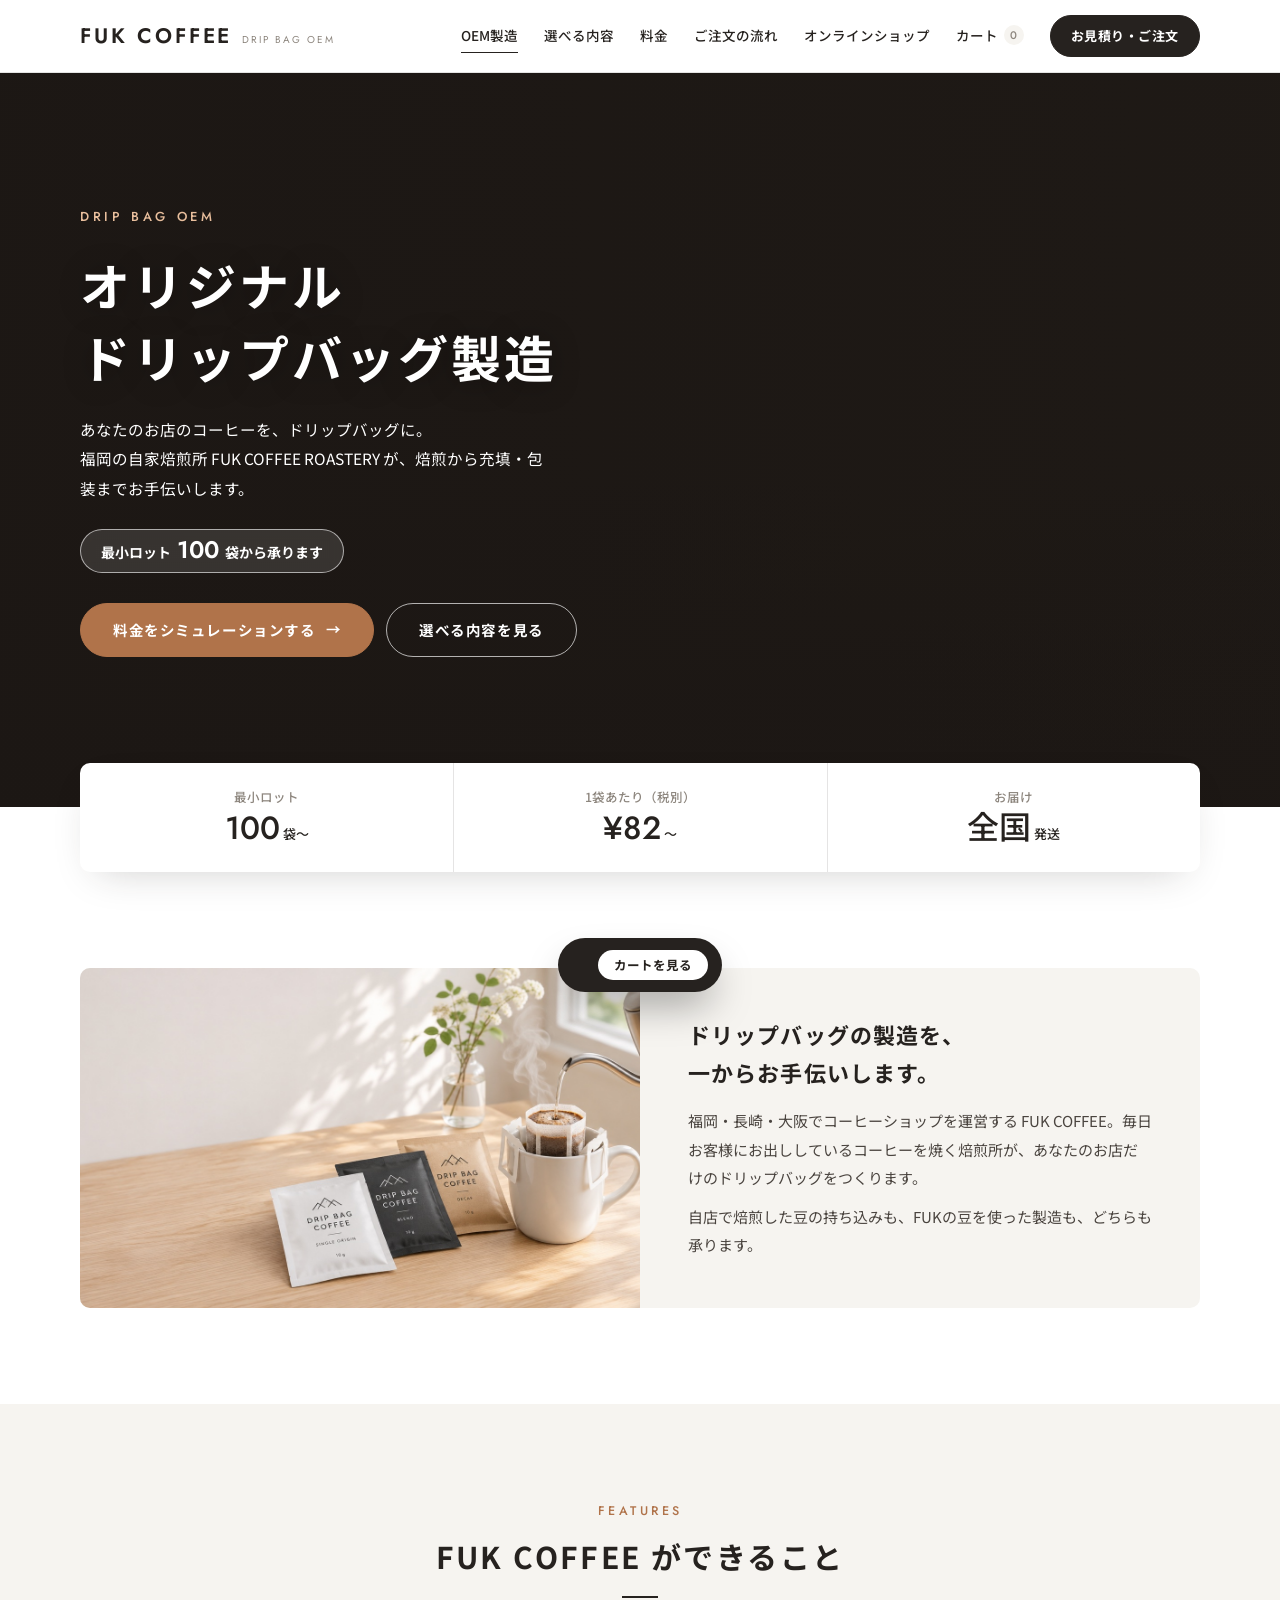
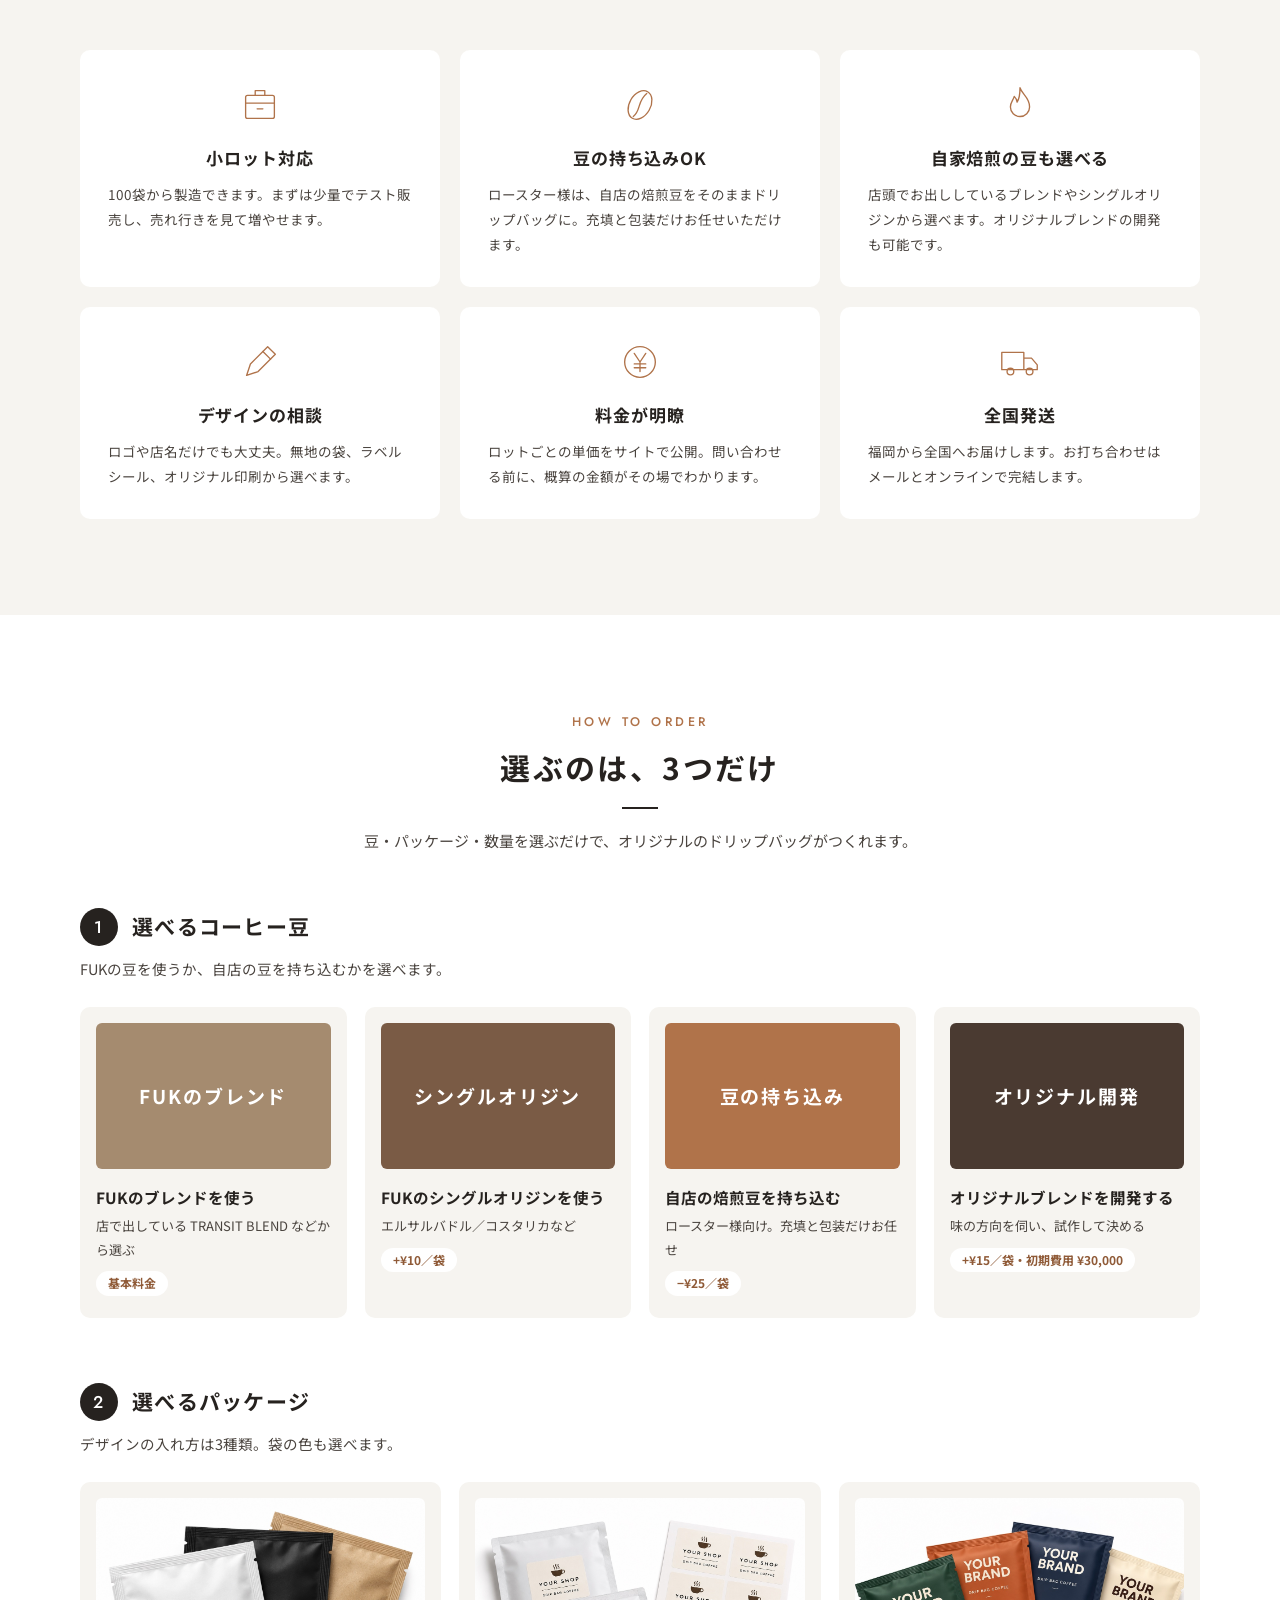
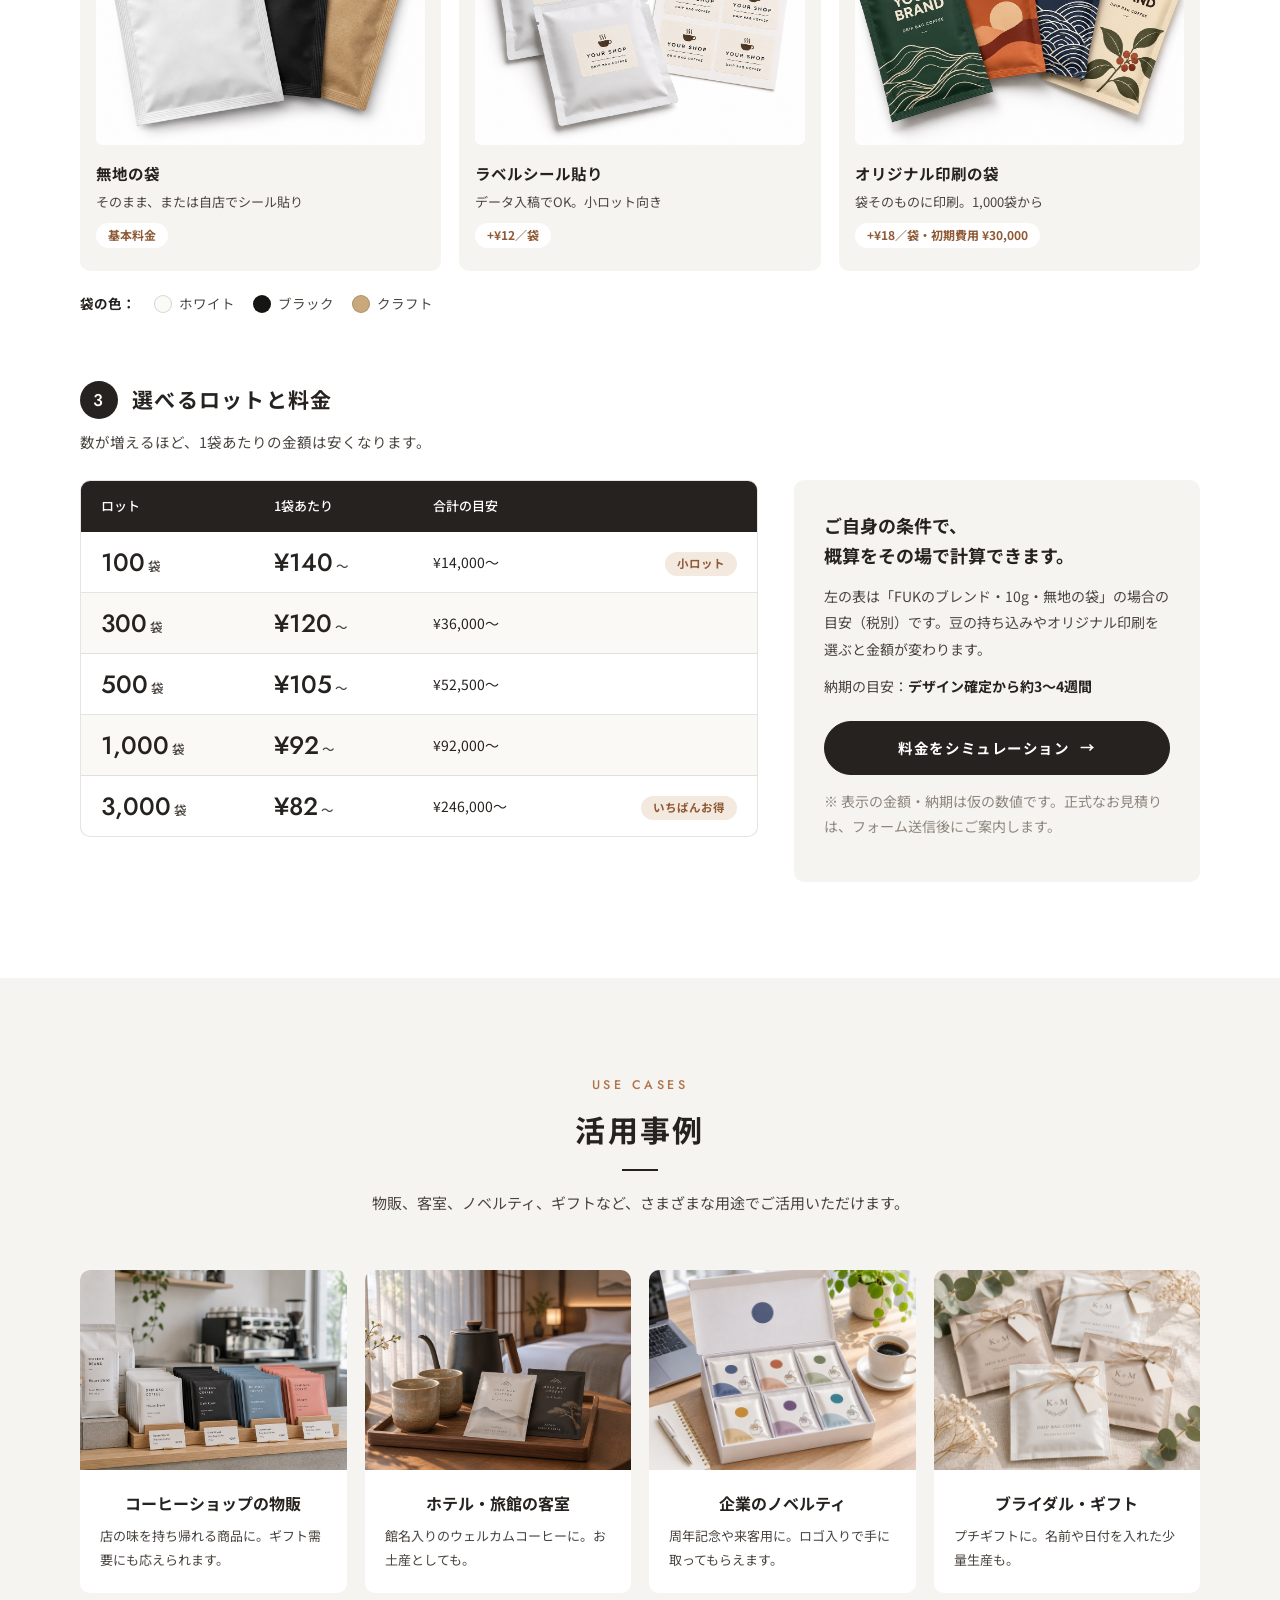
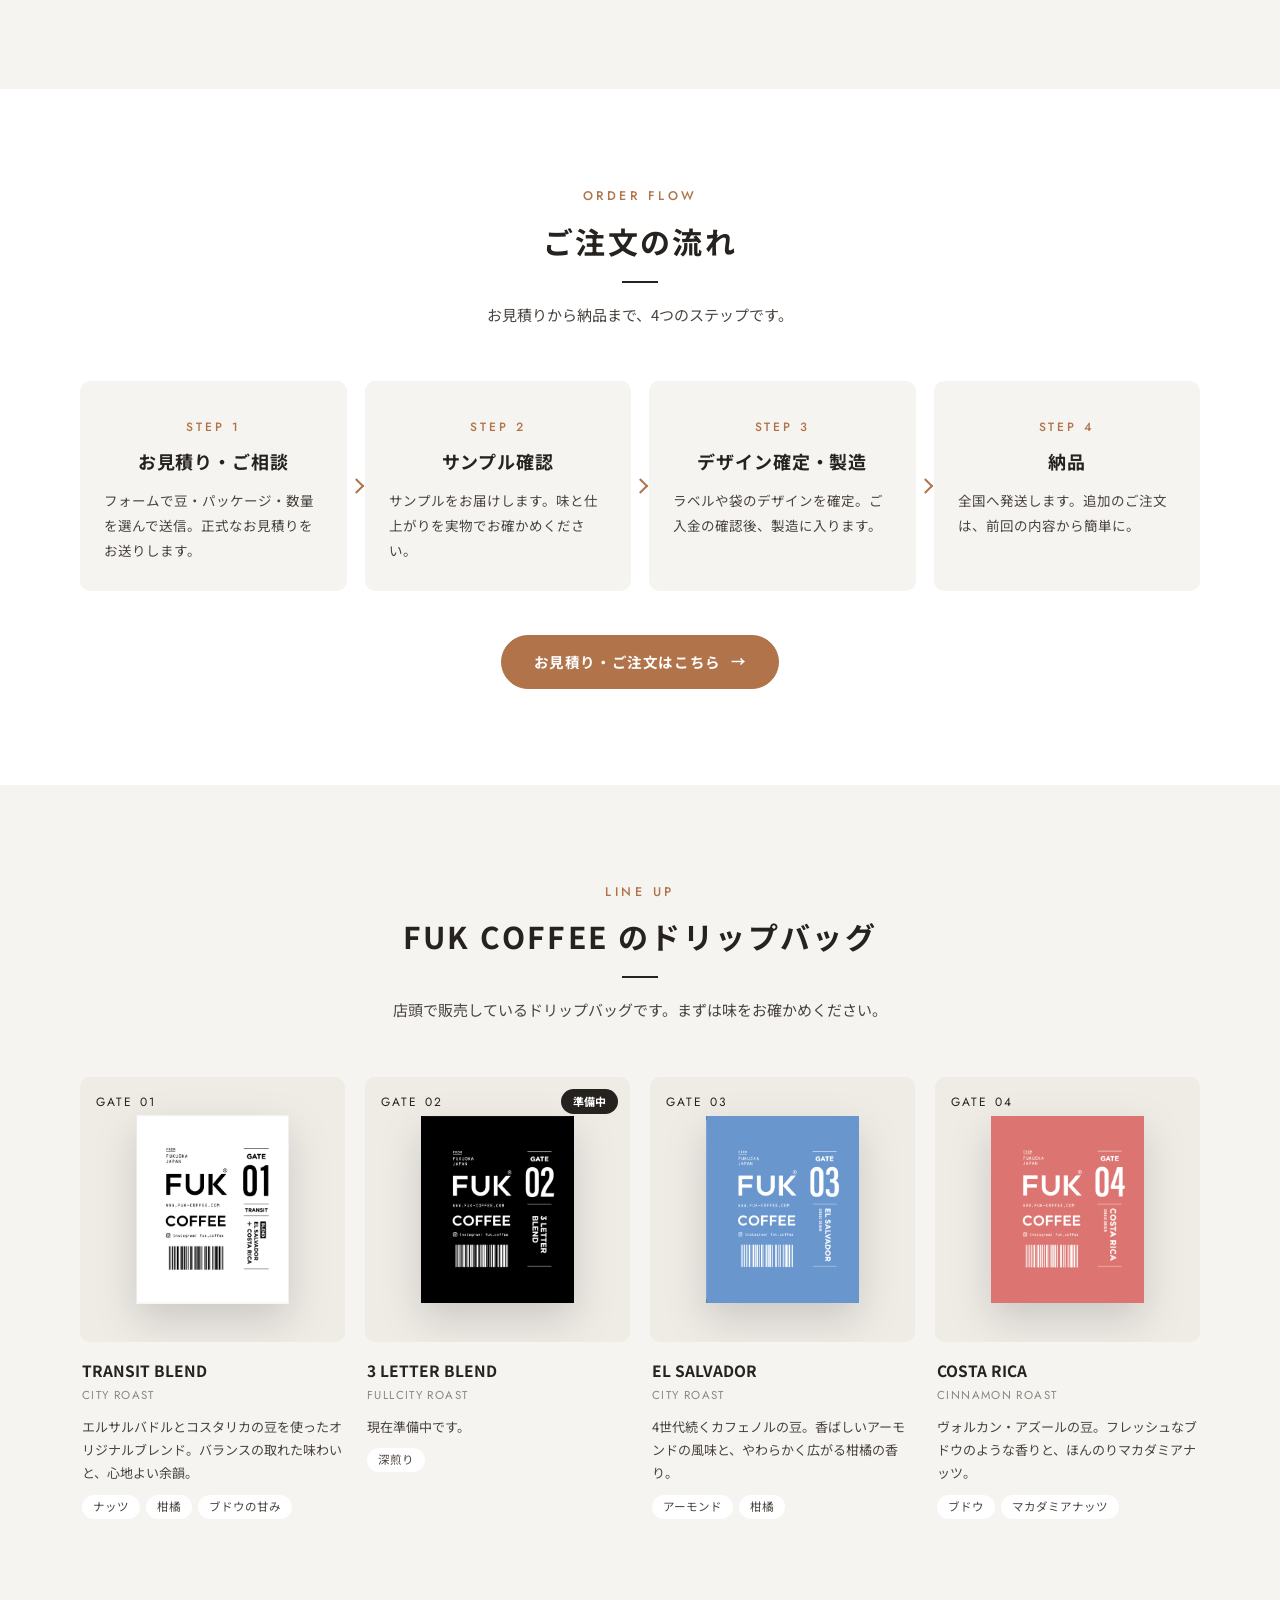
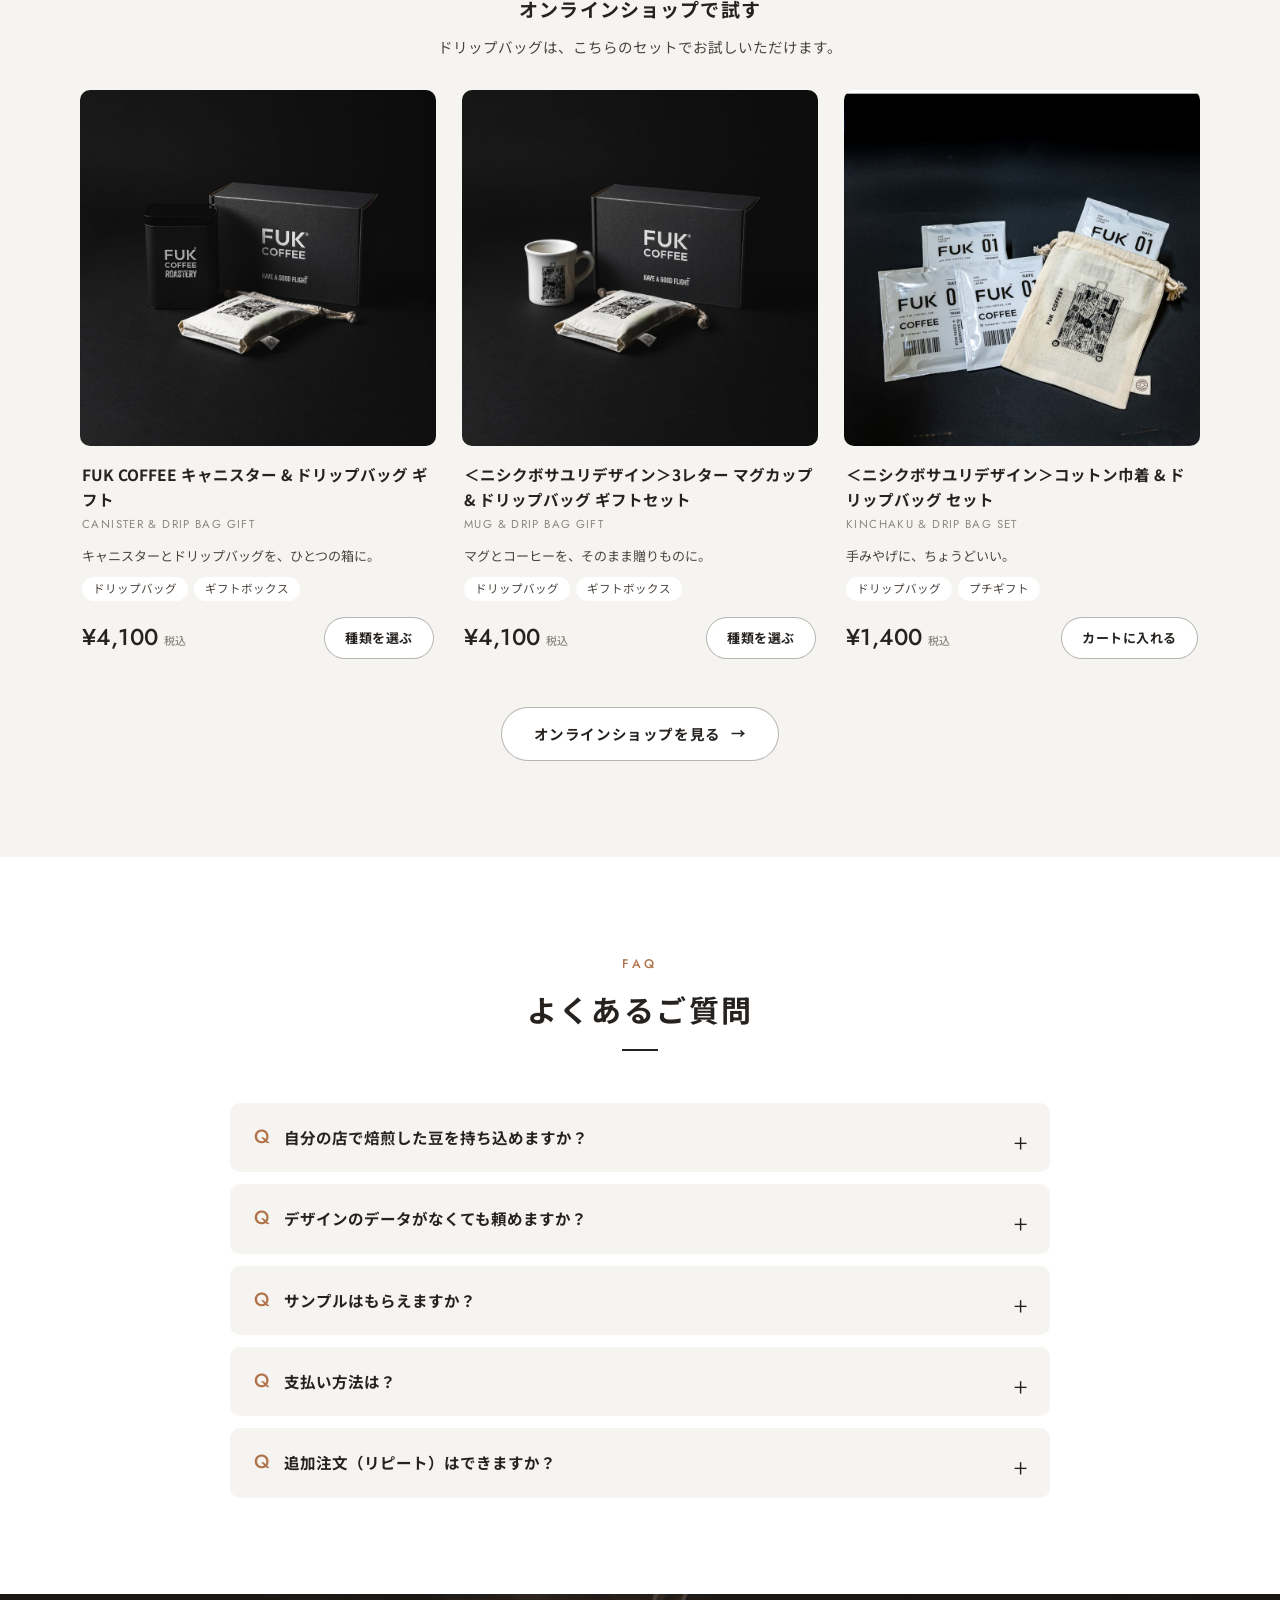
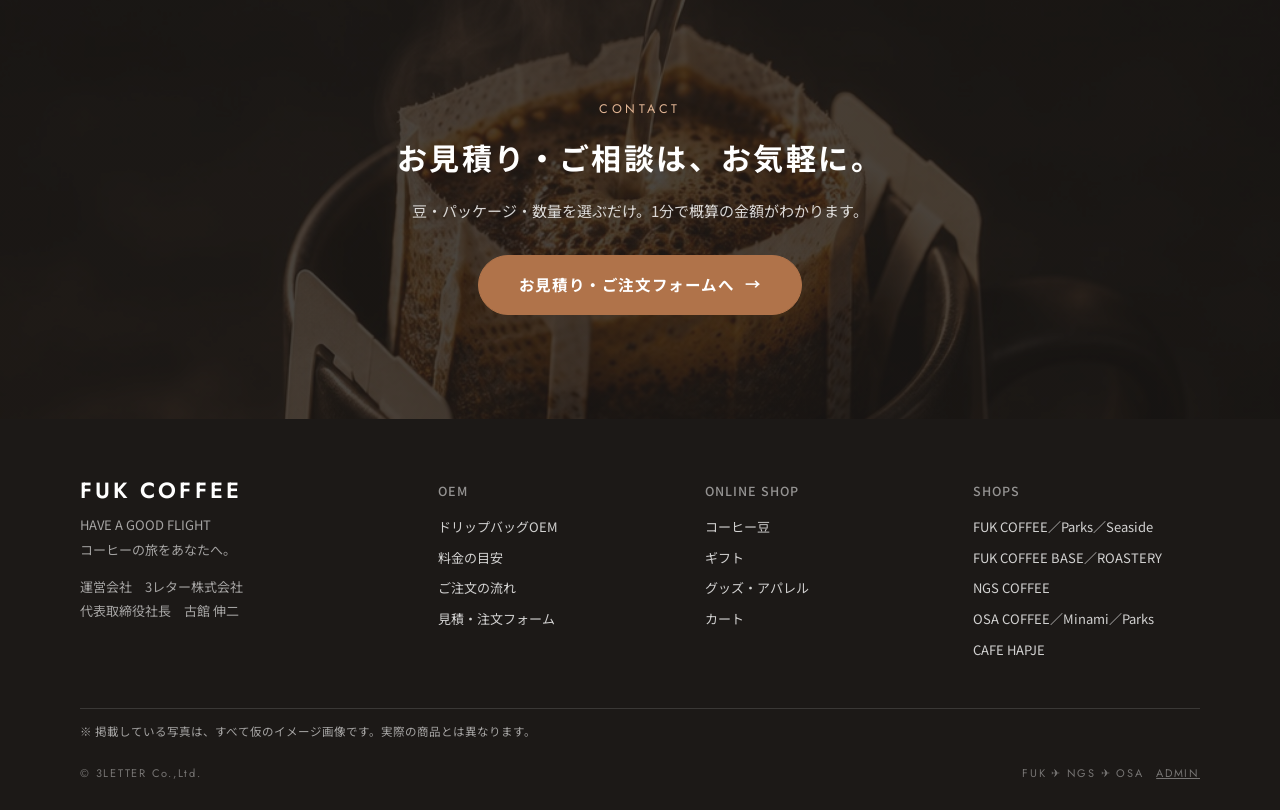
==== commit 6cbd39a8: "ヒーローに焙煎の動画背景を追加（フェード演出つき） - 動画をフェードイン、ループの切れ目もフェードでつなぐ - 文字は白に変更し、順番に浮かび上がる演出を追加 - 中間の画面幅でメニューが折り返さな" ====
--- a/index.html
+++ b/index.html
@@ -9,12 +9,13 @@
 <link rel="preconnect" href="https://fonts.googleapis.com">
 <link rel="preconnect" href="https://fonts.gstatic.com" crossorigin>
 <link href="https://fonts.googleapis.com/css2?family=Barlow+Condensed:wght@600;700&family=Jost:wght@400;500;600&family=Noto+Sans+JP:wght@400;500;700&display=swap" rel="stylesheet">
-<link rel="stylesheet" href="assets/style.css">
+<link rel="stylesheet" href="assets/style.css?v=8">
 </head>
 <body data-page="home">
 <main>
 
 <section class="hero">
+  <video class="hero-video" src="assets/img/hero.mp4" autoplay muted loop playsinline preload="auto" aria-hidden="true"></video>
   <div class="hero-in">
     <p class="eyebrow">DRIP BAG OEM</p>
     <h1>オリジナル<br>ドリップバッグ製造</h1>
@@ -35,7 +36,7 @@
 <section class="sec" id="oem">
   <div class="wrap">
     <div class="intro rv">
-      <img src="assets/img/roastery.jpg" alt="焙煎所で焼き上がったコーヒー豆" loading="lazy">
+      <img src="assets/img/hero-bright.jpg" alt="ドリップバッグと、淹れたてのコーヒー" loading="lazy">
       <div>
         <h3>ドリップバッグの製造を、<br>一からお手伝いします。</h3>
         <p>福岡・長崎・大阪でコーヒーショップを運営する FUK COFFEE。毎日お客様にお出ししているコーヒーを焼く焙煎所が、あなたのお店だけのドリップバッグをつくります。</p>
@@ -151,8 +152,8 @@
 </section>
 
 </main>
-<script src="assets/published.js"></script>
-<script src="assets/data.js"></script>
-<script src="assets/app.js"></script>
+<script src="assets/published.js?v=8"></script>
+<script src="assets/data.js?v=8"></script>
+<script src="assets/app.js?v=8"></script>
 </body>
 </html>
--- a/assets/style.css
+++ b/assets/style.css
@@ -390,3 +390,45 @@
   .cta.photo-bg { padding: 76px 0; }
 }
 @media (max-width: 760px) { .pick .tile { font-size: 14px; letter-spacing: .03em; white-space: nowrap; } .pick { padding: 12px 12px 18px; } }
+
+/* ---------- hero（動画背景） ---------- */
+.hero { background: #1f1a16; overflow: hidden; isolation: isolate; }
+.hero-video { position: absolute; inset: 0; width: 100%; height: 100%; object-fit: cover; object-position: center 60%; z-index: -2; opacity: 0; transform: scale(1.12); transition: opacity 1.6s ease, transform 9s cubic-bezier(.2, .6, .2, 1); }
+.hero-video.on { opacity: 1; transform: scale(1); }
+.hero-video.on.out { opacity: 0; transition: opacity .7s ease, transform 9s cubic-bezier(.2, .6, .2, 1); }
+.hero::before { z-index: -1; background:
+  linear-gradient(90deg, #1c1714e6 0%, #1c1714b3 42%, #1c171440 100%),
+  linear-gradient(180deg, #1c171400 55%, #1c1714cc 100%); }
+.hero-in { padding: 132px 0 150px; }
+.hero h1, .hero .sub { color: #fff; }
+.hero h1 { text-shadow: 0 2px 30px #00000055; }
+.hero .eyebrow { color: #e9bf9d; }
+.hero .badge-lot { background: #ffffff1f; border-color: #ffffff99; color: #fff; backdrop-filter: blur(6px); }
+.hero .badge-lot b { color: #fff; }
+.hero .btn.ghost { background: transparent; color: #fff; border-color: #ffffffaa; }
+.hero .btn.ghost:hover { background: #fff; color: var(--ink); border-color: #fff; }
+.hero.ready .hero-in > * { opacity: 0; transform: translateY(18px); animation: heroUp 1s cubic-bezier(.2, .7, .2, 1) forwards; }
+.hero.ready .hero-in > :nth-child(1) { animation-delay: .25s; }
+.hero.ready .hero-in > :nth-child(2) { animation-delay: .4s; }
+.hero.ready .hero-in > :nth-child(3) { animation-delay: .6s; }
+.hero.ready .hero-in > :nth-child(4) { animation-delay: .78s; }
+.hero.ready .hero-in > :nth-child(5) { animation-delay: .95s; }
+@keyframes heroUp { to { opacity: 1; transform: none; } }
+@media (prefers-reduced-motion: reduce) { .hero.ready .hero-in > * { animation: none; opacity: 1; transform: none; } .hero-video { transition: opacity .3s; transform: none; } }
+@media (max-width: 760px) {
+  .hero { background: #1f1a16; }
+  .hero::before { background: linear-gradient(180deg, #1c1714d9 0%, #1c1714a6 50%, #1c1714d9 100%); }
+  .hero-in { padding: 76px 0 104px; }
+}
+/* メニュー：中くらいの幅でも折り返さないよう、早めにハンバーガーへ切り替える */
+.nav a { white-space: nowrap; }
+@media (max-width: 1060px) and (min-width: 761px) {
+  .menu-btn { display: block; }
+  .nav { position: fixed; inset: 72px 0 auto 0; background: #fff; border-bottom: 1px solid var(--line); flex-direction: column; align-items: stretch; gap: 0; padding: 4px 24px 20px; font-size: 15px; display: none; box-shadow: 0 20px 30px -20px #00000040; }
+  .nav.open { display: flex; }
+  .nav a:not(.btn) { padding: 15px 0; border-bottom: 1px solid var(--line); }
+  .nav .btn { margin-top: 16px; }
+}
+.hero.shown .hero-in > * { animation: none; opacity: 1; transform: none; }
+.hero-video.instant { transition: none; opacity: 1; transform: none; }
+.hero-video.instant.out { opacity: 1; }
